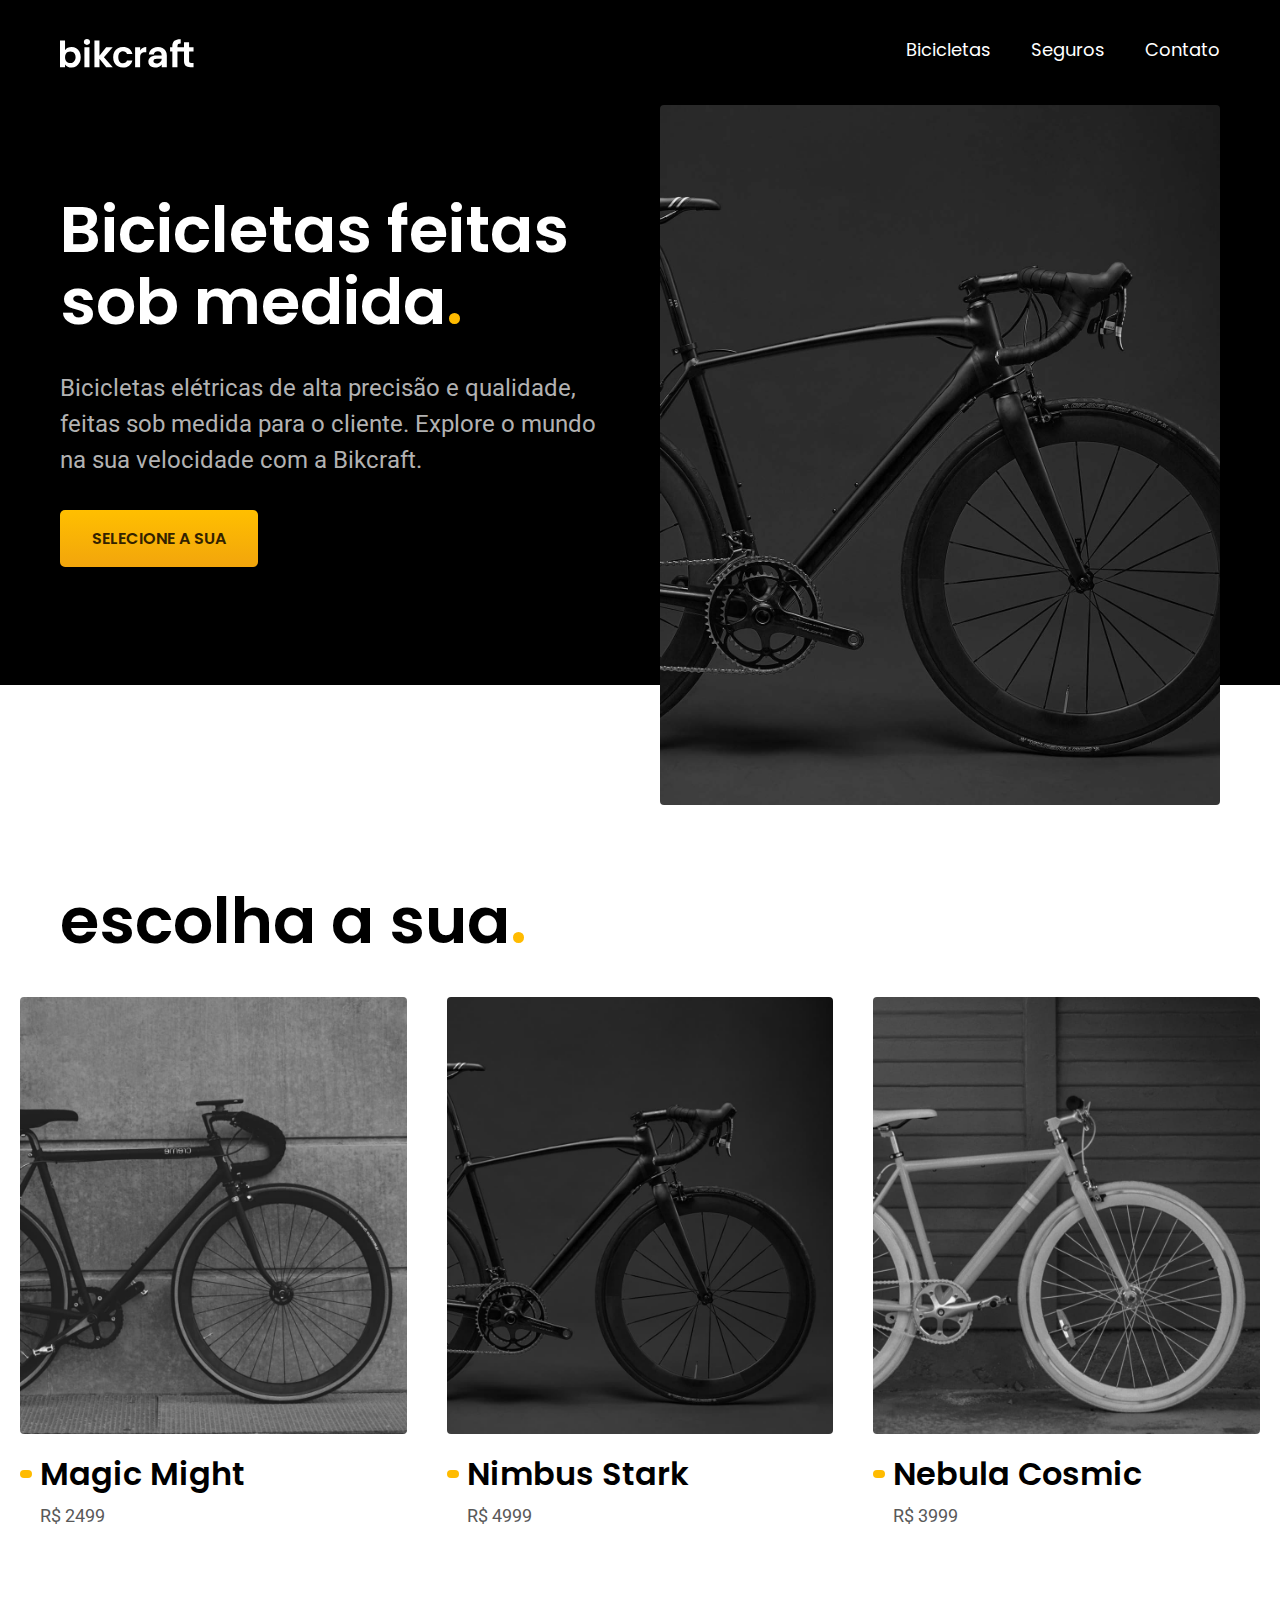
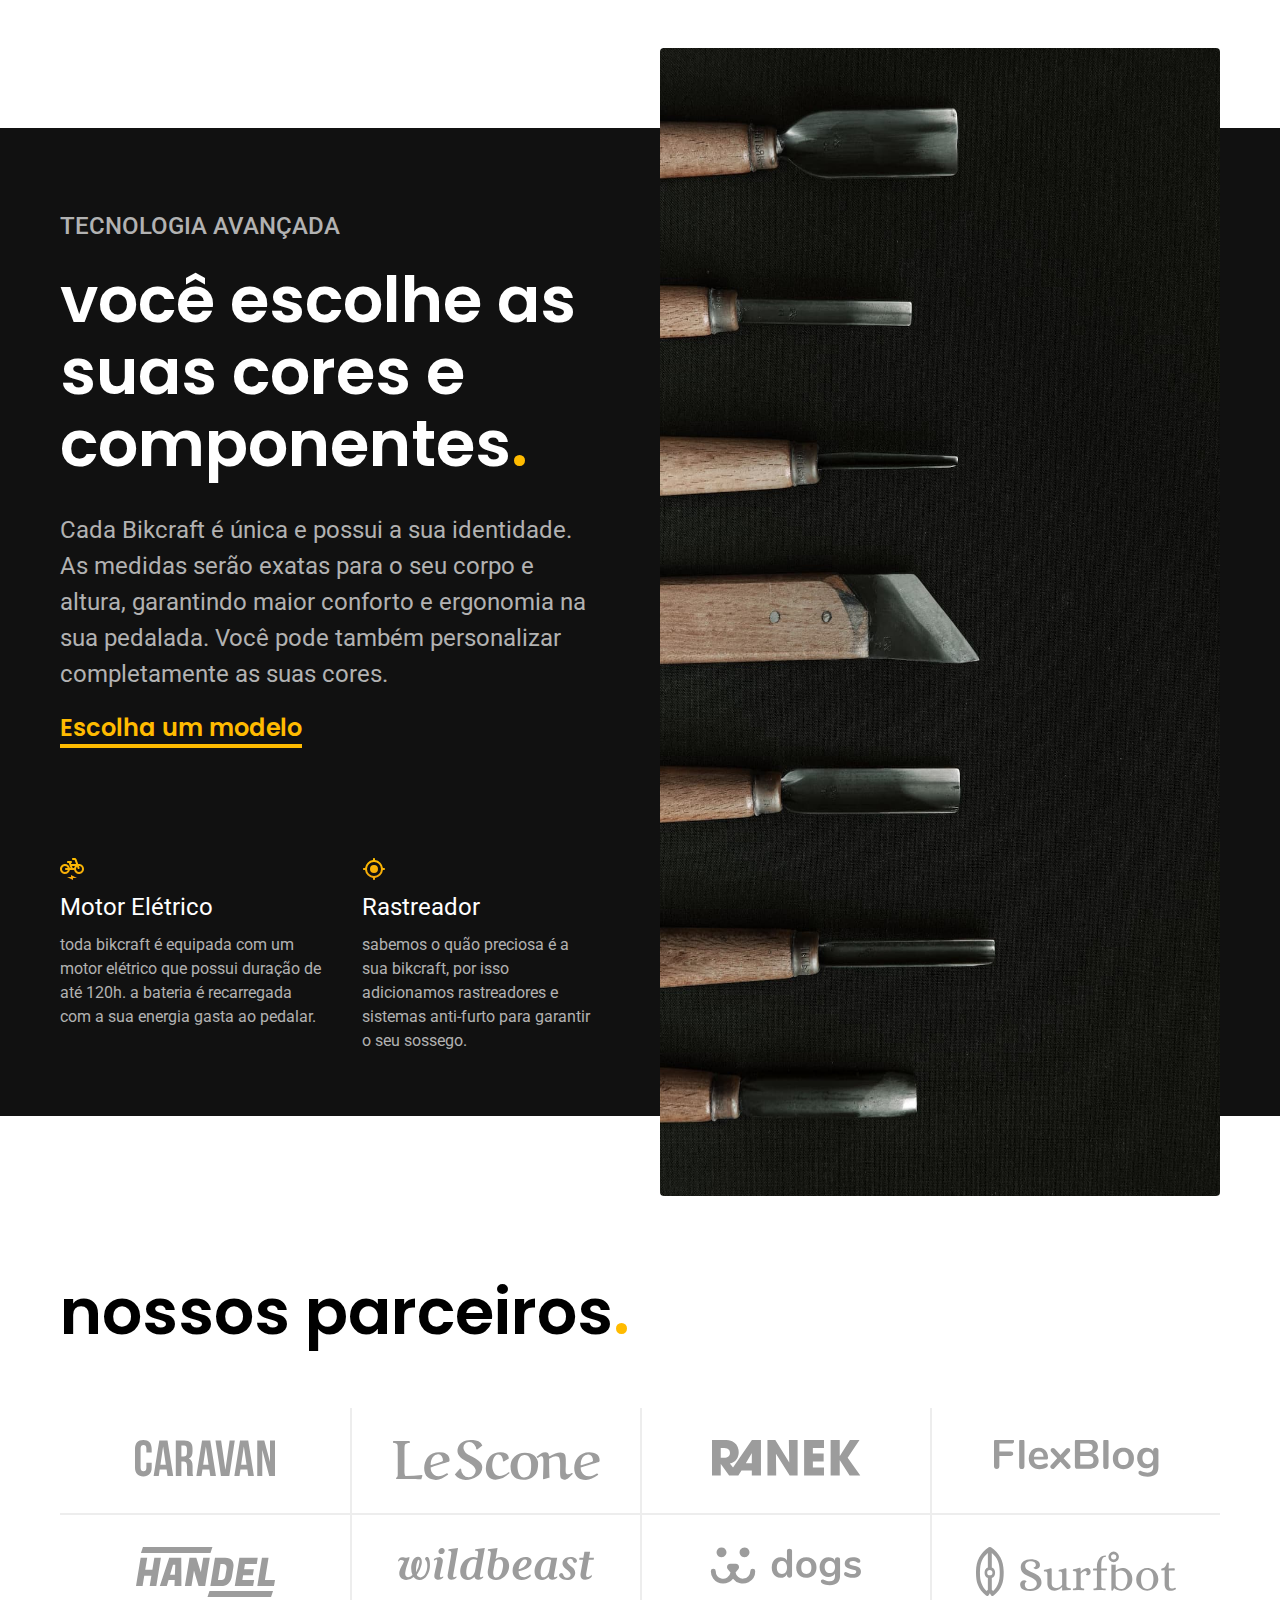
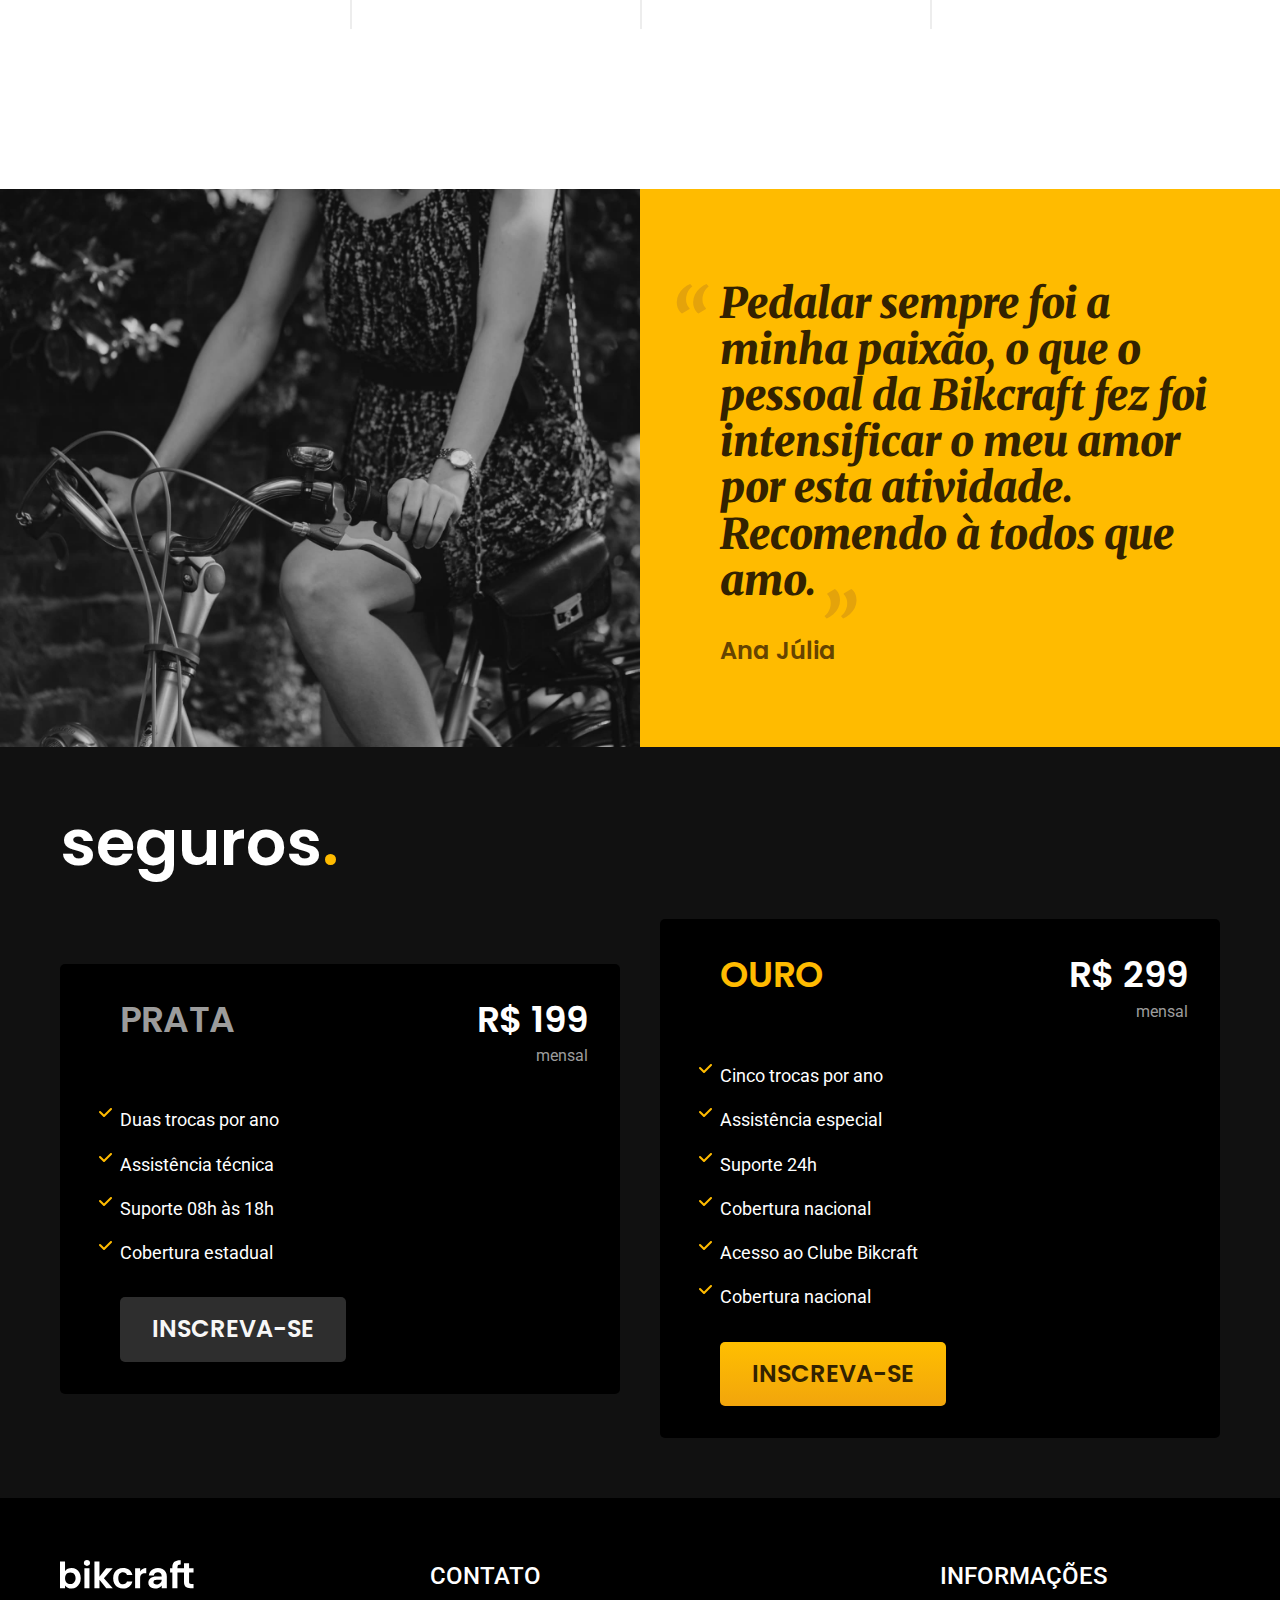
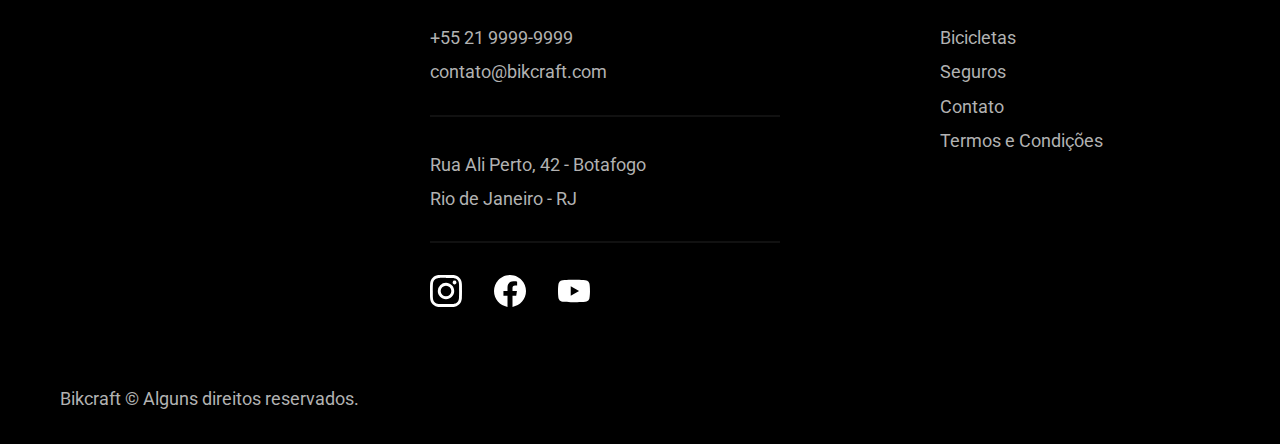
==== index.html @ 61b327f5 "Ajuste no contato" ====
<!DOCTYPE html>
<html lang="en">

<head>
  <meta charset="UTF-8">
  <meta http-equiv="X-UA-Compatible" content="IE=edge">
  <meta name="viewport" content="width=device-width, initial-scale=1.0">
  <link rel="preconnect" href="https://fonts.googleapis.com">
  <link rel="preconnect" href="https://fonts.gstatic.com" crossorigin>
  <link href="https://fonts.googleapis.com/css2?family=Poppins:wght@400;600&family=Roboto:wght@400;500&display=swap" rel="stylesheet">
<link rel="preconnect" href="https://fonts.gstatic.com" crossorigin>
<link href="https://fonts.googleapis.com/css2?family=Merriweather:ital,wght@1,900&display=swap" rel="stylesheet">
  <link rel="stylesheet" href="style.css">
  <link rel="stylesheet" href="reset.css">
  <title>Bikcraft</title>
</head>

<body>
  <header class="background-preto branca ">
    <div class="header conteiner">
      <a href="./">
        <img src="./img/bikcraft.svg" width="1280" height="1600" alt="">
      </a>
      
      <nav class="lista-header">
        <ul>
          <li><a href="./bicicletas.html">Bicicletas</a></li>
          <li><a href="./seguros.html">Seguros</a></li>
          <li><a href="./contato.html">Contato</a></li>
        </ul>
      </nav>
    </div>
  </header>
  <main class="background-preto">
    <div class="conteiner-main conteiner">
      <div class="text-main">
        <h1 class="branca font-1-xxl">Bicicletas feitas<br>
          sob medida<span class="detalhe">.</span></h1>
        <p class="cinza font-2-xl">Bicicletas elétricas de alta precisão e qualidade, feitas sob medida para o cliente. Explore o mundo na sua velocidade com a Bikcraft.</p>
        <a class="bnt" href="./">Selecione a sua</a>
      </div>

      <div>
        <img src="./img/fotos/introducao.jpg" alt="">
      </div>

    </div>
  </main>
 
  <article class="conteiner-escolha">
    <h2 class="font-1-xxl conteiner">escolha a sua<span class="detalhe">.</span> </h2>

    <ul class="lista-bicicletas">
      <a href="">
      <li>
        <img src="./img/bicicletas/magic-home.jpg" alt="">
        <h3 class="font-1-xl">Magic Might</h3>
        <span class="font-2-m cinza-8">R$ 2499</span> 
      </li>
      </a>
      <a href="">
        <li>
          <img src="./img/bicicletas/nimbus-home.jpg" alt="">
          <h3 class="font-1-xl">Nimbus Stark</h3>
          <span class="font-2-m cinza-8">R$ 4999</span>
      </li>
      </a>
      <a href="">
      <li>
        <img src="./img/bicicletas/nebula-home.jpg" alt="">
        <h3 class="font-1-xl">Nebula Cosmic</h3>
        <span class="font-2-m cinza-8">R$ 3999</span>
      </li>
    </a>
    </ul>
  </article>

  <section class="tecnologias background-preto-2">
    <div class="conteiner conteiner-tec">
    <div class="conteudo-tecnologias">
    <span class="font-2-l-b cinza">Tecnologia Avançada</span>
    
    <h2 class="font-1-xxl branca">você escolhe as suas cores e componentes<span class="detalhe">.</span></h2>

    <p class="font-2-xl cinza">Cada Bikcraft é única e possui a sua identidade. As medidas serão exatas para o seu corpo e altura, garantindo maior conforto e ergonomia na sua pedalada. Você pode também personalizar completamente as suas cores.</p>
    <a class="font-1-m-b cor-p1" href="./">Escolha um modelo</a>
    <div class="lista-tecnologias">
      <ul>
        <li>
          <img src="./img/icones/eletrica.svg" alt="">
          <h3 class="font-2-xl branca">Motor Elétrico</h3>
          <p class="font-2-s cinza">Toda Bikcraft é equipada com um motor elétrico que possui duração de até 120h. A bateria é recarregada com a sua energia gasta ao pedalar.</p>
        </li>
        <li>
          <img src="./img/icones/rastreador.svg" alt="">
          <h3 class="font-2-xl branca">Rastreador</h3>
          <p class="font-2-s cinza">Sabemos o quão preciosa é a sua Bikcraft, por isso adicionamos rastreadores e sistemas anti-furto para garantir o seu sossego.</p>
        </li>
      </ul>
      </div>
</div>

<div class="img-tecnologias">
<img src="./img/fotos/tecnologia.jpg" alt="">
</div>
</div>
  </section>

  <article class="parceiros">
    <div class="conteiner">
       <h2 class="font-1-xxl">nossos parceiros<span class="detalhe">.</span></h2>

       <div class="img-parceiros">
        <ul class="lista-img">
         
            <li><img src="./img/parceiros/caravan.svg" alt=""></li>
          <li><img src="./img/parceiros/lescone.svg" alt=""></li>
       
            <li><img src="./img/parceiros/ranek.svg" alt=""></li>
          <li><img src="./img/parceiros/flexblog.svg" alt=""></li>
      
          
            <li><img src="./img/parceiros/handel.svg" alt=""></li>
          <li><img src="./img/parceiros/wildbeast.svg" alt=""></li>


            <li><img src="./img/parceiros/dogs.svg" alt=""></li>
          <li><img src="./img/parceiros/surfbot.svg" alt=""></li>    
        </ul>
       </div>
    </div>
  </article>

  <section class="section-depoimento">
    <div class="conteiner-depoimento">
      <div class="depoimento-img"><img src="./img/fotos/depoimento.jpg" alt="">
      </div>
      
      <div class="depoimento-conteudo">
      <blockquote class="font-1-xl cor-p5">
        <p>Pedalar sempre foi a minha paixão, o que o pessoal da Bikcraft fez foi intensificar o meu amor por esta atividade. Recomendo à todos que amo.</p>
      </blockquote>
      <span class="font-1-m-b cor-p4">Ana Júlia</span>
        </div>
  </div>
  </section>

  <section class="background-preto-2 ">
    <div class="seguros conteiner">

    <h2 class="font-1-xxl branca">seguros<span class="detalhe">.</span></h2>

    <div class="seguro-itens">
      <h3 class="font-1-l cor-6">Prata</h3>
        <span class="font-1-l branca">R$ 199 <span class="font-2-s cinza cor-6">mensal</span></span>

      <ul class="font-2-m branca">
        <li>Duas trocas por ano</li>
        <li>Assistência técnica</li>
        <li>Suporte 08h às 18h</li>
        <li>Cobertura estadual</li>
      </ul>

      <a class="bnt-2 font-1-m-b" href="./">Inscreva-se</a>

</div>

<div class="seguro-itens">
  <h3 class="font-1-l cor-p1">ouro</h3>
    <span class="font-1-l branca">R$ 299 <span class="font-2-s cinza cor-6">mensal</span></span>
  
  <ul class="font-2-m branca">
    <li>Cinco trocas por ano</li>
    <li>Assistência especial</li>
    <li>Suporte 24h</li>
    <li>Cobertura nacional</li>
    <li>Acesso ao Clube Bikcraft</li>
    <li>Cobertura nacional</li>
  </ul>
  
  <a class="bnt font-1-m-b" href="./">Inscreva-se</a>
</div>
</div>
  </section>  


  <footer class="section-footer">
    <div class="conteiner-footer conteiner">
      
      <div class="img-footer">
      <img src="./img/bikcraft.svg" alt=""></div>
  
      <div class="conteudo-footer">
      <h3 class="font-2-l-b branca">Contato</h3>
      <div class="contato-footer">
        <p class="cor-5 font-2-m">+55 21 9999-9999</p>
      <p class="cor-5 font-2-m">contato@bikcraft.com</p>
    </div>
        
<br><br>
<div class="endereço-footer">
  <p class="cor-5 font-2-m">Rua Ali Perto, 42 - Botafogo</p>
      <p class="cor-5 font-2-m">Rio de Janeiro - RJ</p></div>
      

      <div class="redes-footer">
      <img src="./img/redes/instagram.svg" alt="">
      <img src="./img/redes/facebook.svg" alt="">
      <img src="./img/redes/youtube.svg" alt="">
    </div>
    </div>
    
    <div class="nav-footer">
      <h3 class="font-2-l-b branca">Informações</h3>

      <ul class="lista-footer cor-5 font-2-m">
        <li><a href="./bicicletas.html">Bicicletas</a></li>
        <li><a href="./seguros.html">Seguros</a></li>
        <li><a href="./contato.html">Contato</a></li>
        <li><a href="./termos.html">Termos e Condições</a></li>
      </ul>
    </div>
    <p class="direitos cor-5 font-2-m">Bikcraft © Alguns direitos reservados.</p>
    </div>
    
    
    
  </footer>

</body>

</html>
---- style.css ----
/* sessões home */
@import url("./styles/home/main.css");
@import url("./styles/home/section-escolha.css");
@import url("./styles/home/section-tecnologias.css");
@import url("./styles/home/section-parceiros.css");
@import url("./styles/home/section-depoimento.css");
@import url("./styles/home/section-seguro.css");


/* Contatos */
@import url("./styles/contato/contato.css");

/* bicicletas */
@import url("./styles/bicicletas/bicicletas.css");

/* seguros */
@import url("./styles/seguro/seguros.css");
@import url("./styles/seguro/vantagens.css");
@import url("./styles/seguro/perguntas.css");

/* Termos */
@import url("./styles/termos/termos.css");

/* Global */
@import url("./styles/global/header.css");
@import url("./styles/global/footer.css");
@import url("./styles/global/reset.css");

/* css utilitário */
@import url("./utilidades/componestes.css");
@import url("./utilidades/cores.css");
@import url("./utilidades/tipografia.css");


:root {
  --cor-0: #ffffff;
  --cor-1: #f7f7f7;
  --cor-2: #ededed;
  --cor-3: #dedede;
  --cor-4: #cccccc;
  --cor-5: #b2b2b2;
  --cor-6: #9c9c9c;
  --cor-7: #717171;
  --cor-8: #595959;
  --cor-9: #404040;
  --cor-10: #2e2e2e;
  --cor-11: #111111;
  --cor-12: #000000;
  --cor-p1: #ffbb00;
  --cor-p2: #e4a30b;
  --cor-p3: #a66f00;
  --cor-p4: #664400;
  --cor-p5: #332200;
}
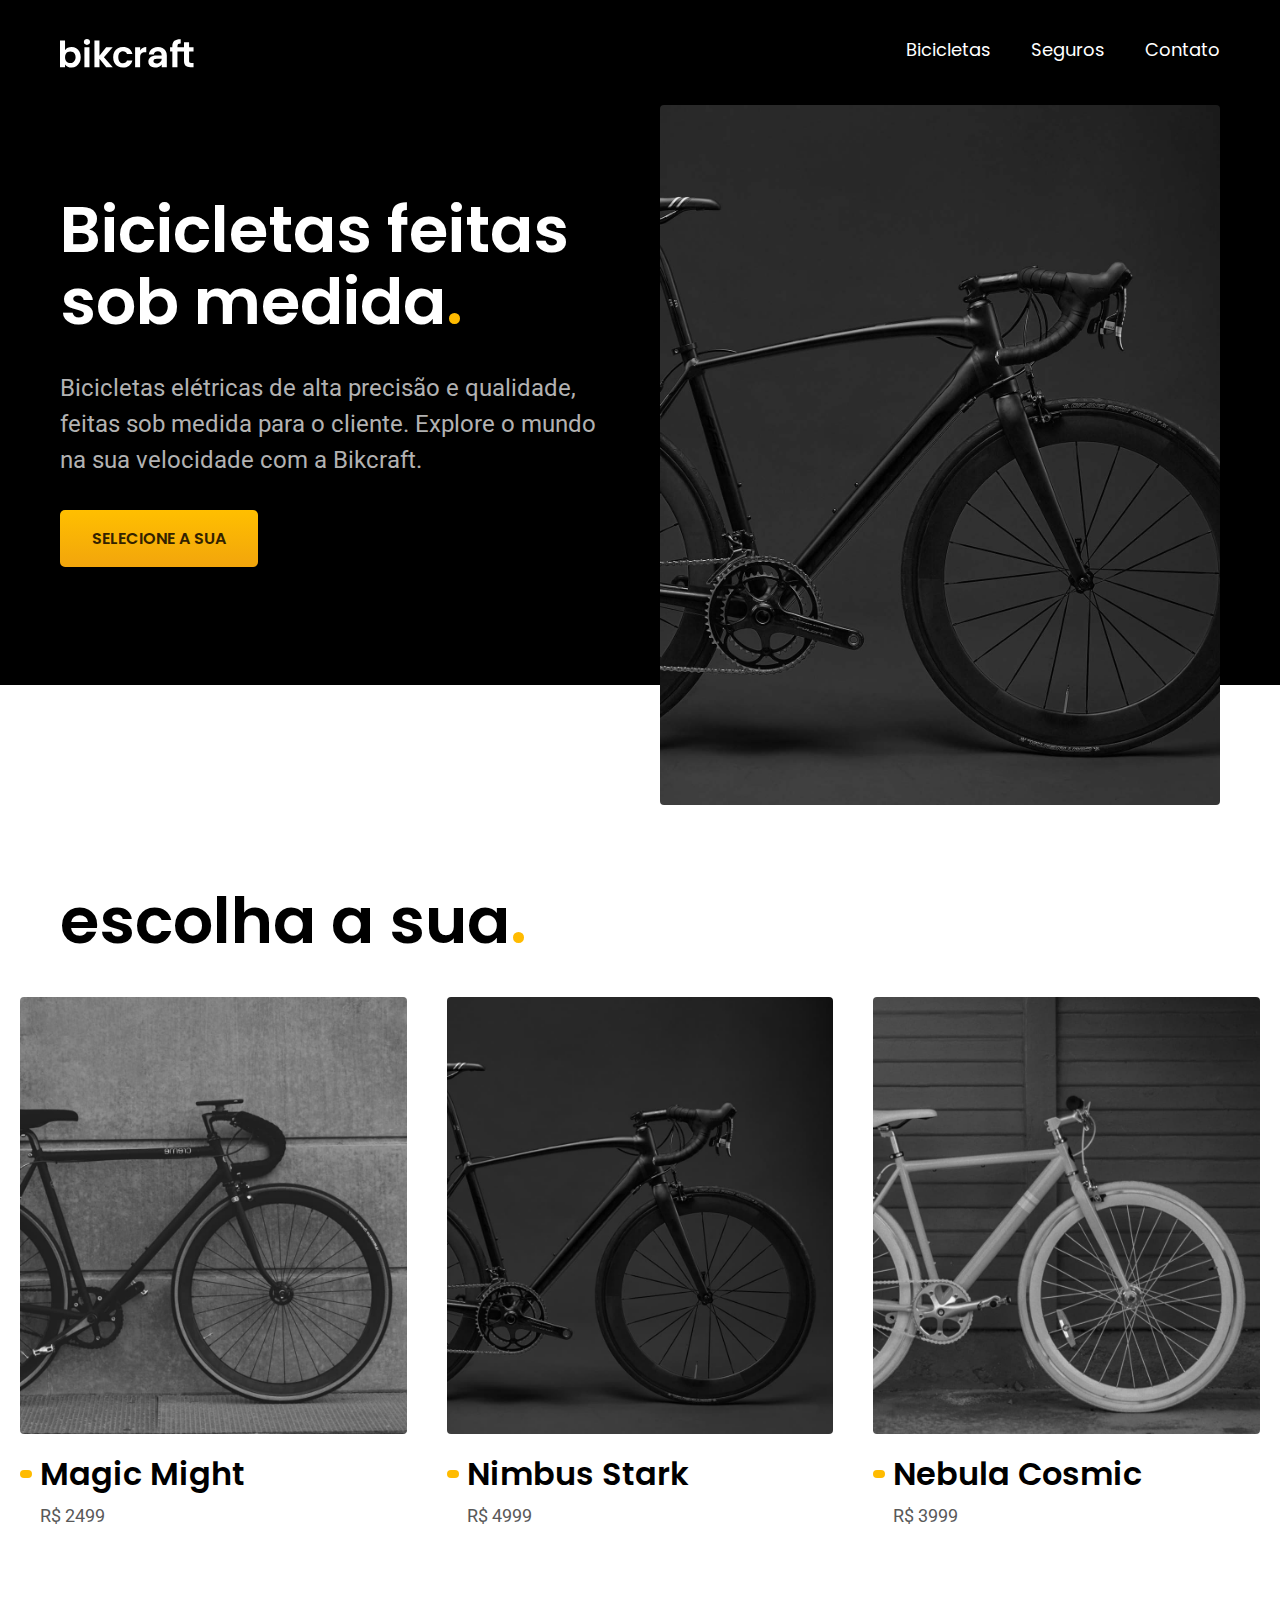
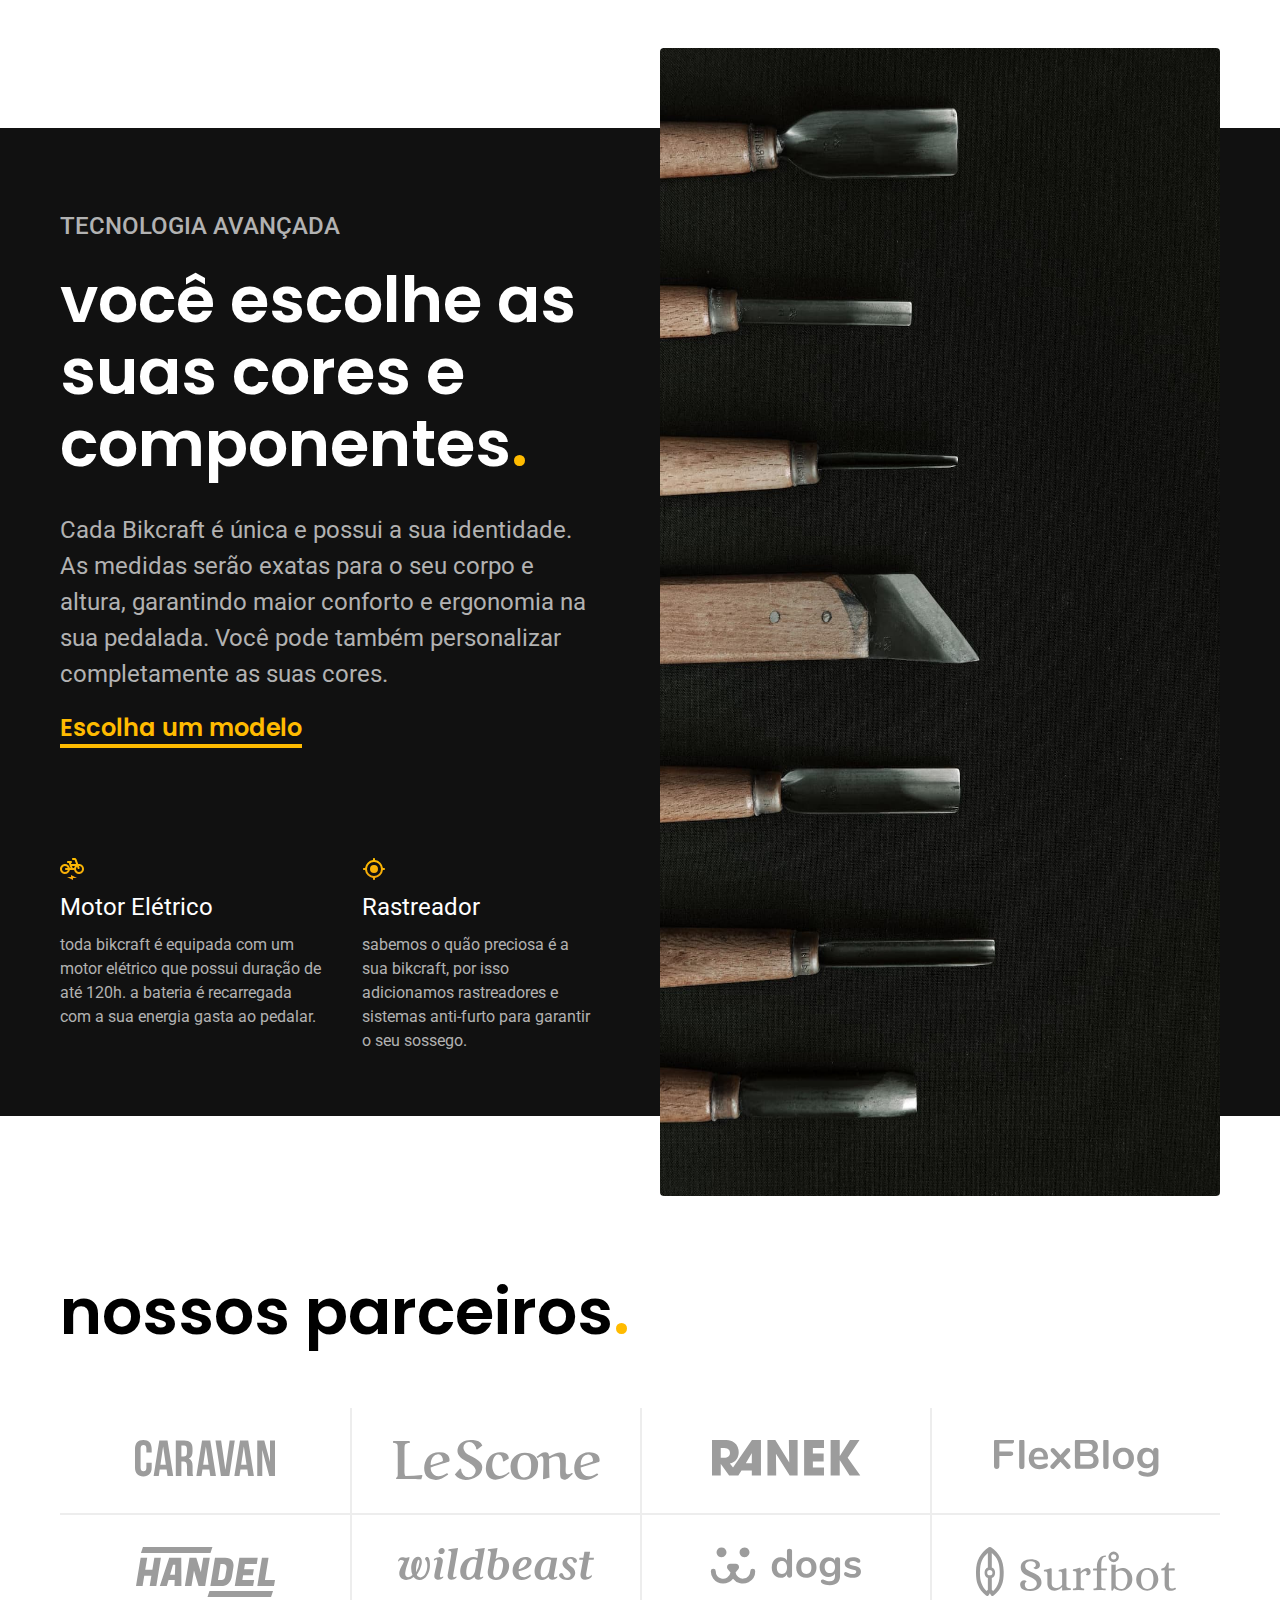
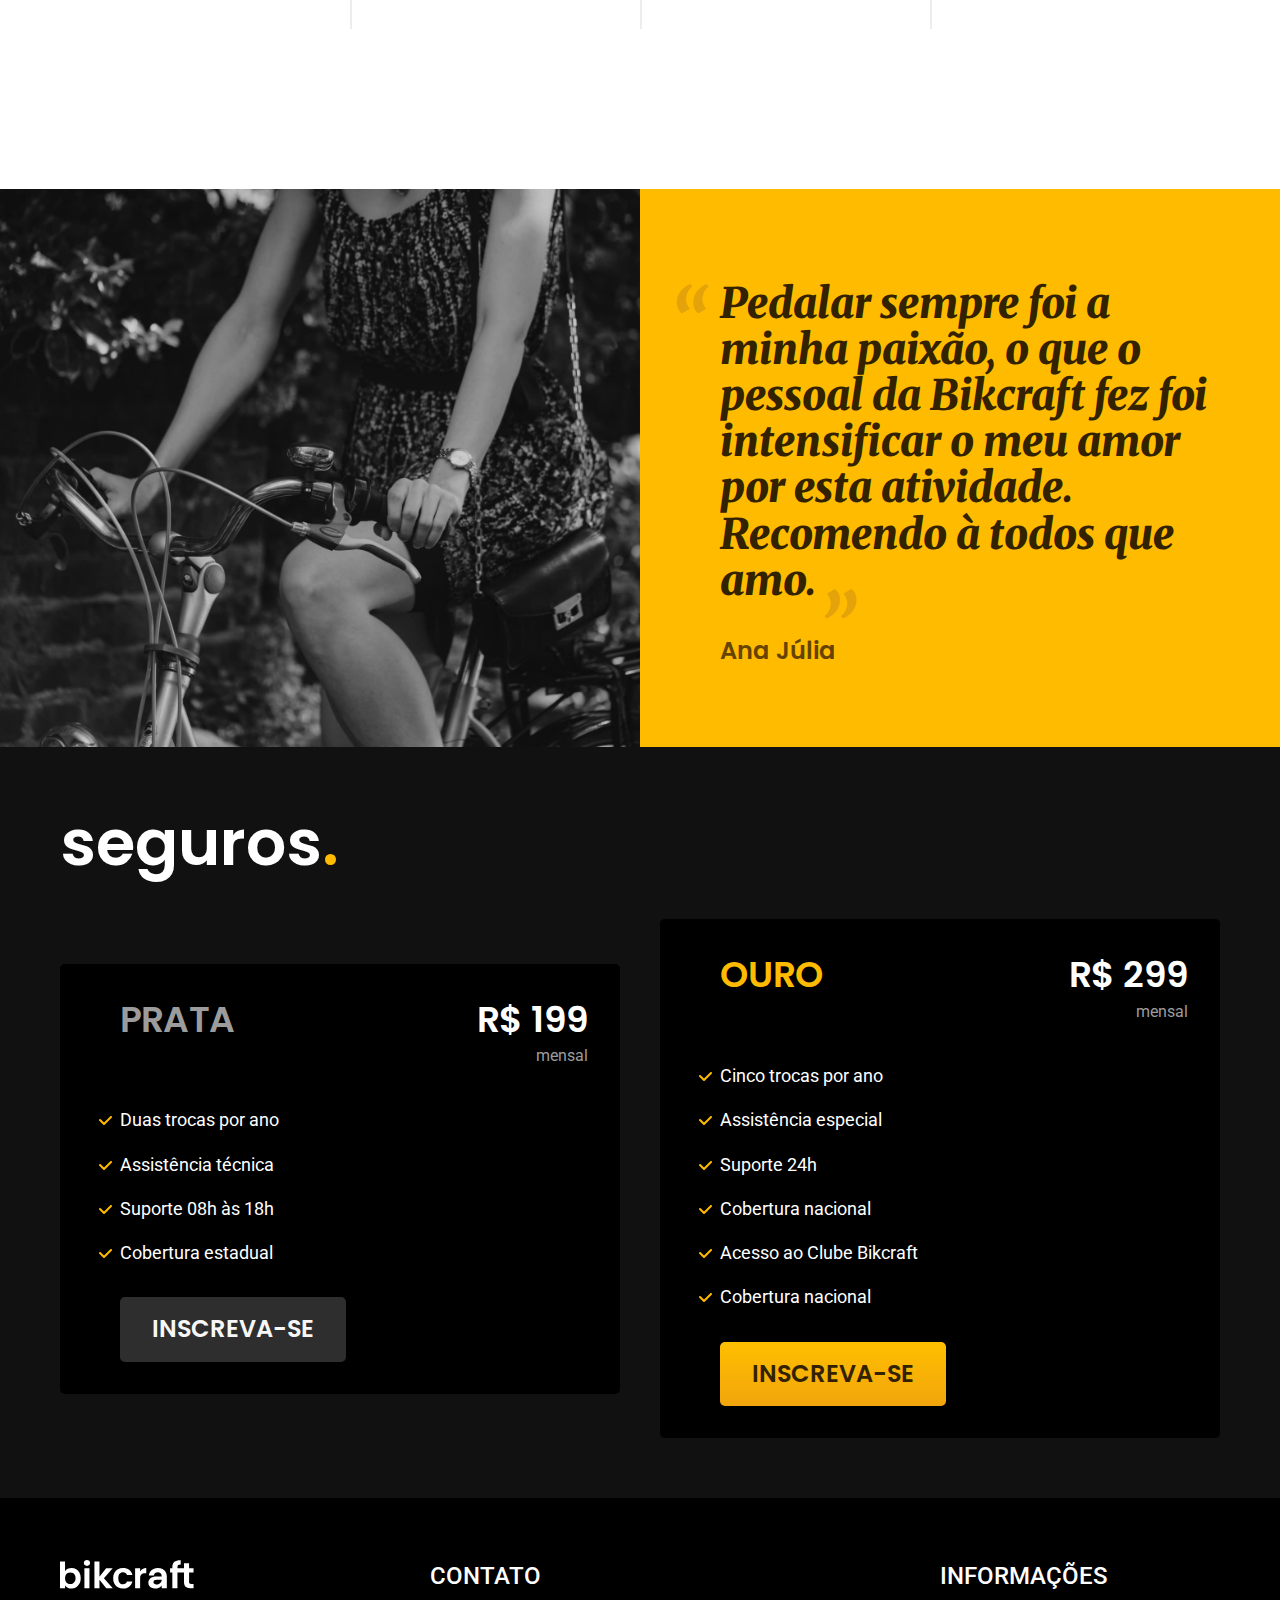
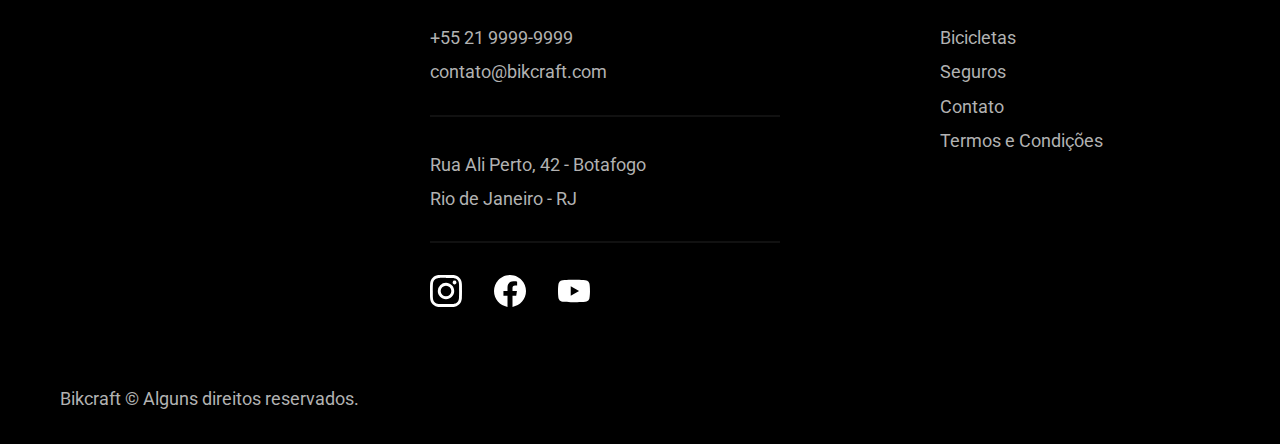
==== commit ed27dcfb: "automatizar cep" ====
--- a/index.html
+++ b/index.html
@@ -51,21 +51,21 @@
     <h2 class="font-1-xxl conteiner">escolha a sua<span class="detalhe">.</span> </h2>
 
     <ul class="lista-bicicletas">
-      <a href="">
+      <a href="./bicicletas/magic.html">
       <li>
         <img src="./img/bicicletas/magic-home.jpg" alt="">
         <h3 class="font-1-xl">Magic Might</h3>
         <span class="font-2-m cinza-8">R$ 2499</span> 
       </li>
       </a>
-      <a href="">
+      <a href="./bicicletas/nimbus.html">
         <li>
           <img src="./img/bicicletas/nimbus-home.jpg" alt="">
           <h3 class="font-1-xl">Nimbus Stark</h3>
           <span class="font-2-m cinza-8">R$ 4999</span>
       </li>
       </a>
-      <a href="">
+      <a href="./bicicletas/nebula.html">
       <li>
         <img src="./img/bicicletas/nebula-home.jpg" alt="">
         <h3 class="font-1-xl">Nebula Cosmic</h3>
--- a/style.css
+++ b/style.css
@@ -9,9 +9,16 @@
 
 /* Contatos */
 @import url("./styles/contato/contato.css");
+@import url("./styles/contato/locais.css");
+
+/* Orçamento */
+@import url("./styles/orcamento/orcamento.css");
 
 /* bicicletas */
 @import url("./styles/bicicletas/bicicletas.css");
+
+/* bicicletas internas */
+@import url("./styles/bicicletas/bicicletas-internas.css");
 
 /* seguros */
 @import url("./styles/seguro/seguros.css");
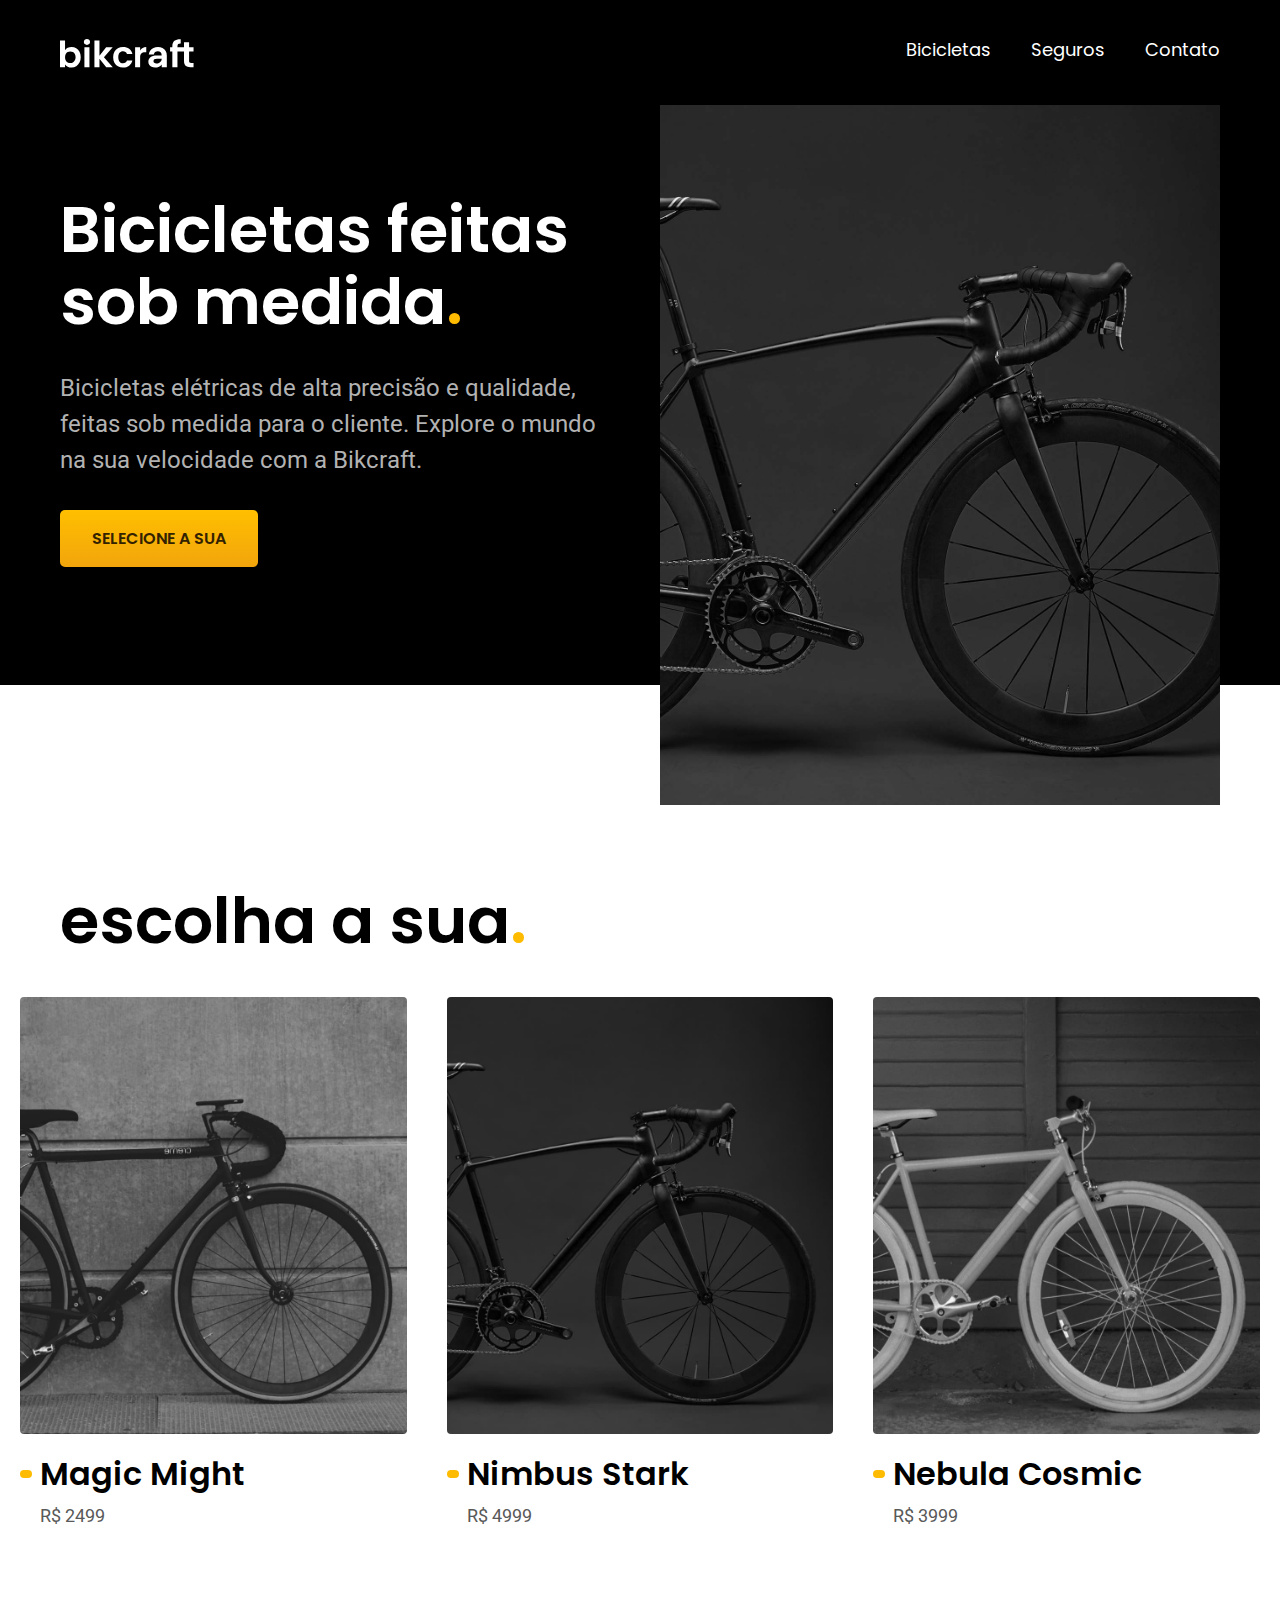
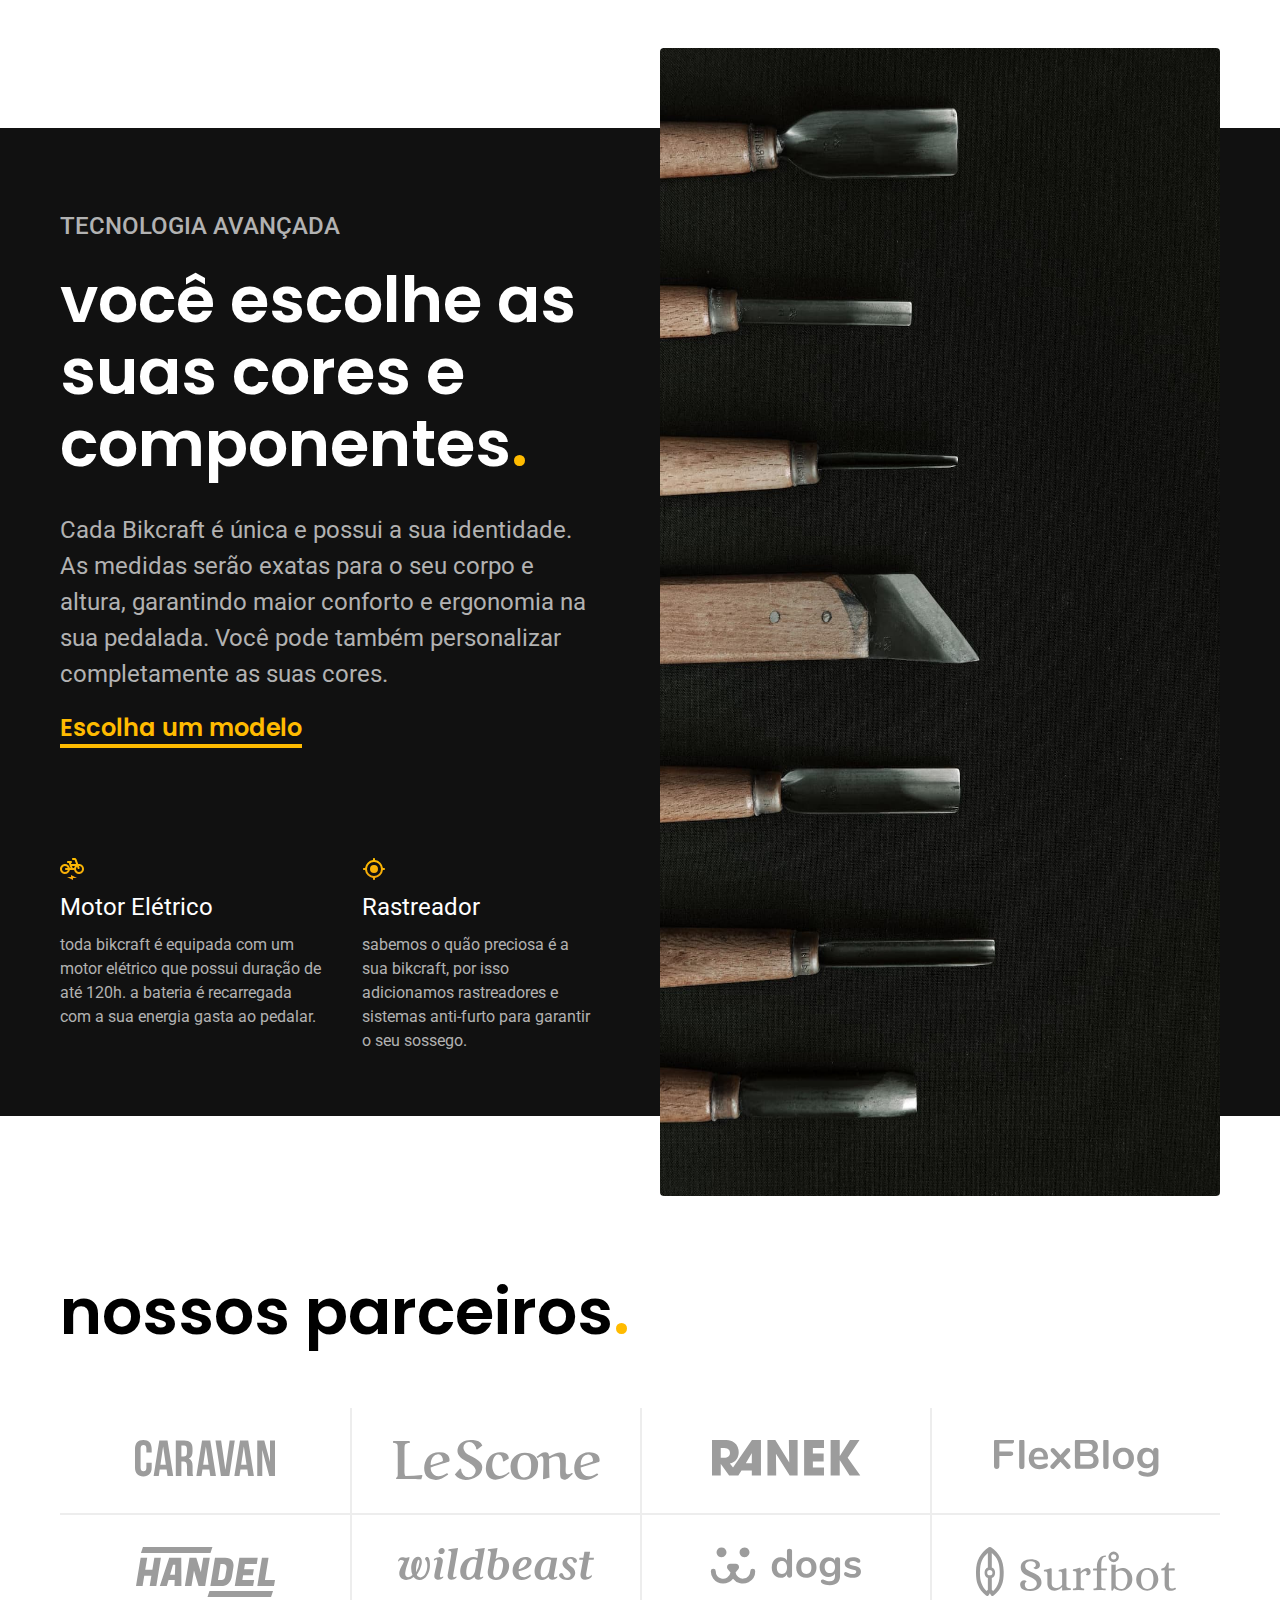
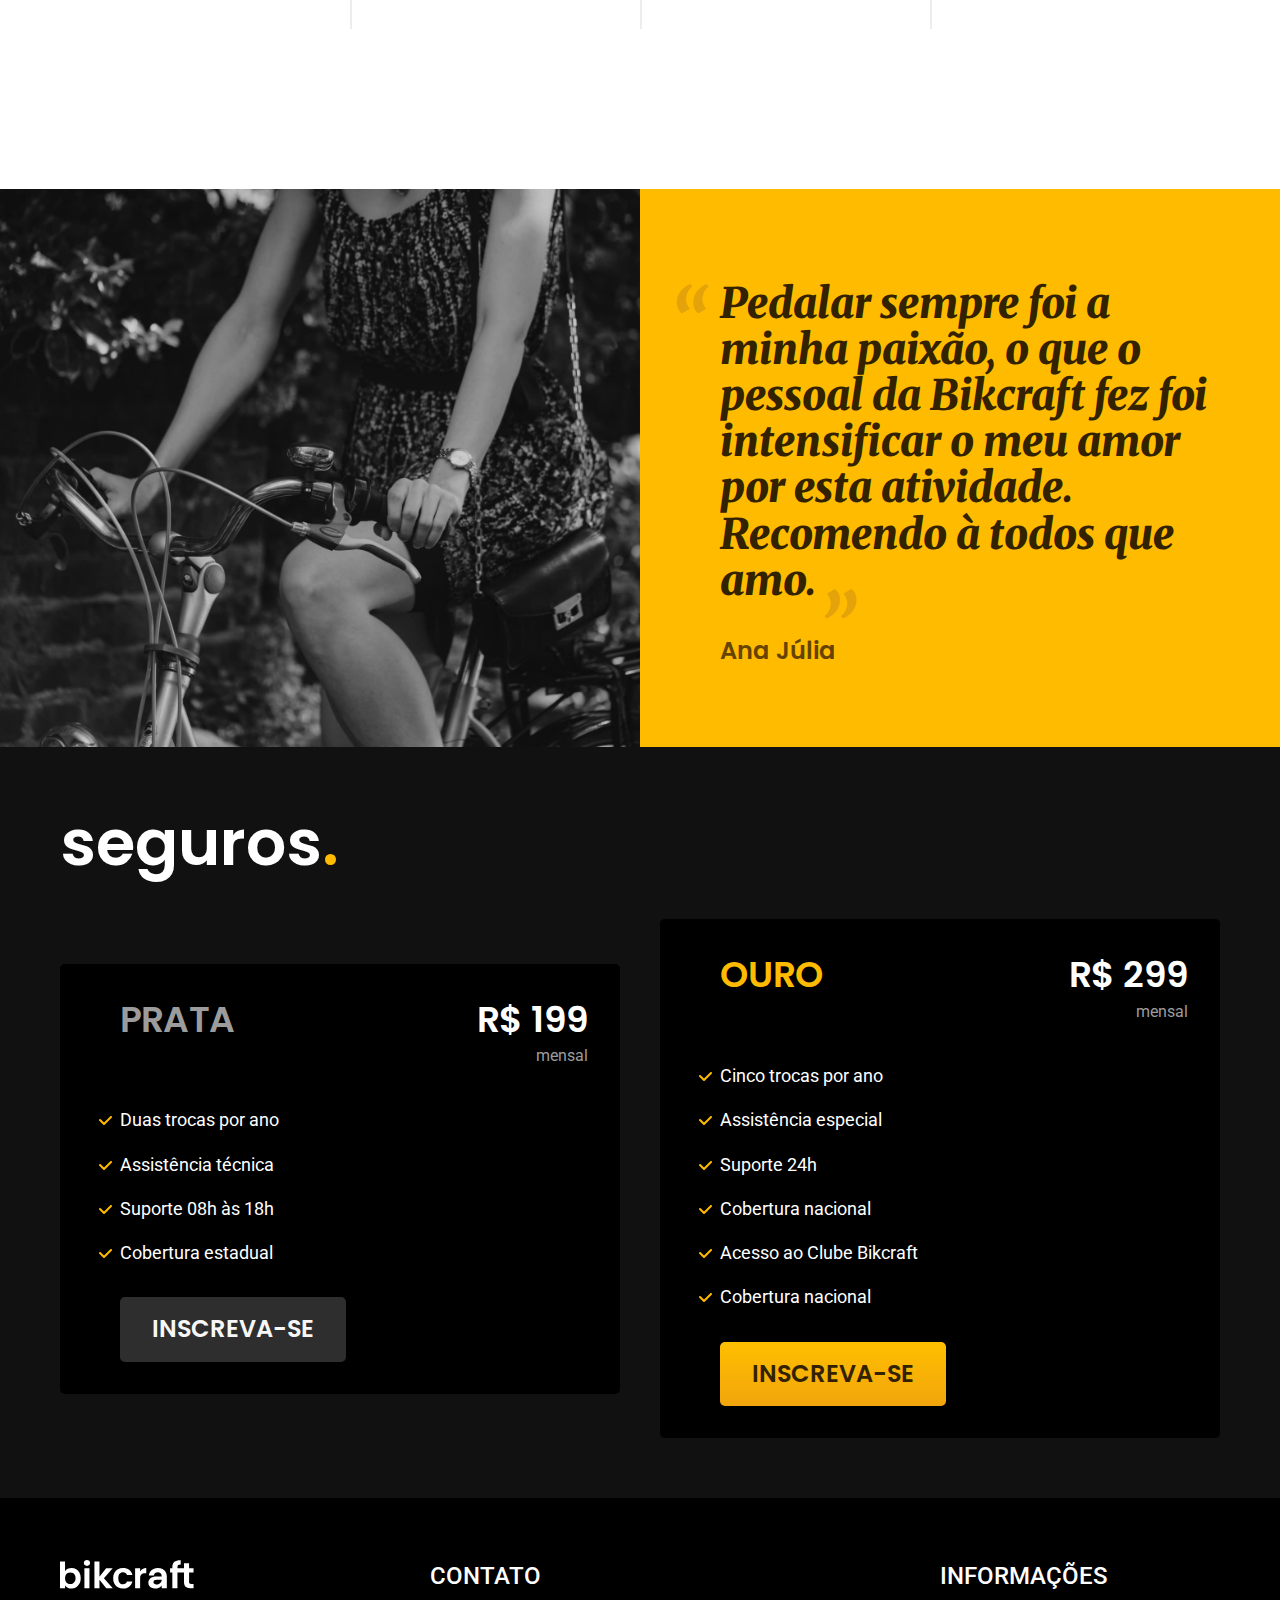
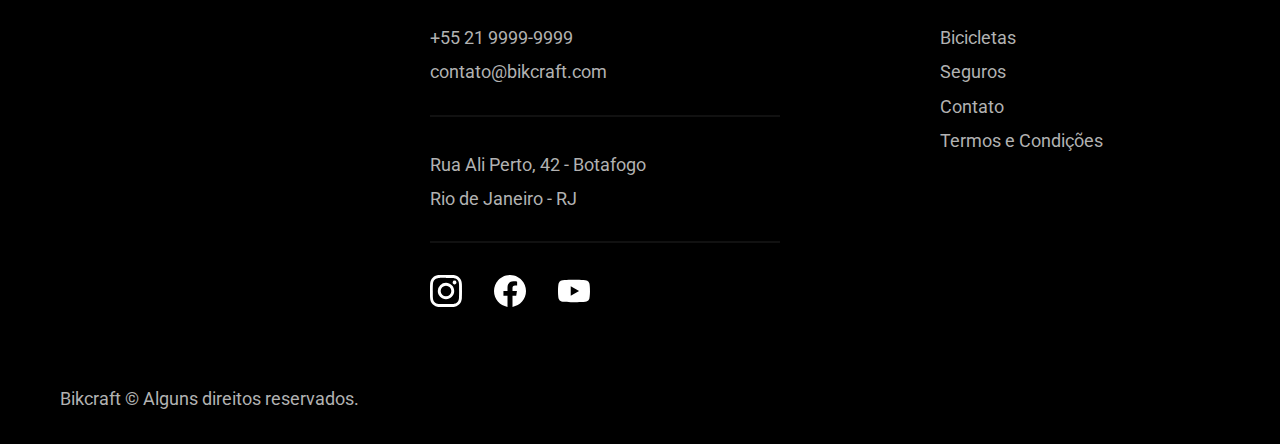
==== commit 7ca49749: "cleancss" ====
--- a/index.html
+++ b/index.html
@@ -2,26 +2,29 @@
 <html lang="en">
 
 <head>
+  <meta name="description" content="pagina de venda de bicicleta eletricas">
   <meta charset="UTF-8">
   <meta http-equiv="X-UA-Compatible" content="IE=edge">
   <meta name="viewport" content="width=device-width, initial-scale=1.0">
   <link rel="preconnect" href="https://fonts.googleapis.com">
   <link rel="preconnect" href="https://fonts.gstatic.com" crossorigin>
   <link href="https://fonts.googleapis.com/css2?family=Poppins:wght@400;600&family=Roboto:wght@400;500&display=swap" rel="stylesheet">
-<link rel="preconnect" href="https://fonts.gstatic.com" crossorigin>
-<link href="https://fonts.googleapis.com/css2?family=Merriweather:ital,wght@1,900&display=swap" rel="stylesheet">
-  <link rel="stylesheet" href="style.css">
+  <link rel="preconnect" href="https://fonts.gstatic.com" crossorigin>
+  <link href="https://fonts.googleapis.com/css2?family=Merriweather:ital,wght@1,900&display=swap" rel="stylesheet">
+ <link rel="preload" href="style.min.css" as="style"> 
+ <link rel="stylesheet" href="style.min.css">
+  
   <link rel="stylesheet" href="reset.css">
   <title>Bikcraft</title>
 </head>
 
-<body>
+<body id="home">
   <header class="background-preto branca ">
     <div class="header conteiner">
-      <a href="./">
-        <img src="./img/bikcraft.svg" width="1280" height="1600" alt="">
-      </a>
-      
+      <a href="./index.html">
+        <img src="./img/bikcraft.svg" width="136" height="32" alt="">
+      </a>
+
       <nav class="lista-header">
         <ul>
           <li><a href="./bicicletas.html">Bicicletas</a></li>
@@ -37,194 +40,197 @@
         <h1 class="branca font-1-xxl">Bicicletas feitas<br>
           sob medida<span class="detalhe">.</span></h1>
         <p class="cinza font-2-xl">Bicicletas elétricas de alta precisão e qualidade, feitas sob medida para o cliente. Explore o mundo na sua velocidade com a Bikcraft.</p>
-        <a class="bnt" href="./">Selecione a sua</a>
-      </div>
-
-      <div>
-        <img src="./img/fotos/introducao.jpg" alt="">
-      </div>
+        <a class="bnt" href="./bicicletas.html">Selecione a sua</a>
+      </div>
+      <picture class="img-home-main">
+        <source media="(max-width:800px" srcset="./img/bicicletas/nimbus.jpg">
+        <img  src="./img/fotos/introducao.jpg" width="1280" height="1600" alt="">
+      </picture>
 
     </div>
   </main>
- 
+
   <article class="conteiner-escolha">
     <h2 class="font-1-xxl conteiner">escolha a sua<span class="detalhe">.</span> </h2>
 
     <ul class="lista-bicicletas">
       <a href="./bicicletas/magic.html">
-      <li>
-        <img src="./img/bicicletas/magic-home.jpg" alt="">
-        <h3 class="font-1-xl">Magic Might</h3>
-        <span class="font-2-m cinza-8">R$ 2499</span> 
-      </li>
+        <li>
+          <img src="./img/bicicletas/magic-home.jpg" width="920" height="1040" alt="">
+          <h3 class="font-1-xl">Magic Might</h3>
+          <span class="font-2-m cinza-8">R$ 2499</span>
+        </li>
       </a>
       <a href="./bicicletas/nimbus.html">
         <li>
-          <img src="./img/bicicletas/nimbus-home.jpg" alt="">
+          <img src="./img/bicicletas/nimbus-home.jpg" width="920" height="1040" alt="">
           <h3 class="font-1-xl">Nimbus Stark</h3>
           <span class="font-2-m cinza-8">R$ 4999</span>
-      </li>
+        </li>
       </a>
       <a href="./bicicletas/nebula.html">
-      <li>
-        <img src="./img/bicicletas/nebula-home.jpg" alt="">
-        <h3 class="font-1-xl">Nebula Cosmic</h3>
-        <span class="font-2-m cinza-8">R$ 3999</span>
-      </li>
-    </a>
+        <li>
+          <img src="./img/bicicletas/nebula-home.jpg" width="920" height="1040" alt="">
+          <h3 class="font-1-xl">Nebula Cosmic</h3>
+          <span class="font-2-m cinza-8">R$ 3999</span>
+        </li>
+      </a>
     </ul>
   </article>
 
   <section class="tecnologias background-preto-2">
     <div class="conteiner conteiner-tec">
-    <div class="conteudo-tecnologias">
-    <span class="font-2-l-b cinza">Tecnologia Avançada</span>
-    
-    <h2 class="font-1-xxl branca">você escolhe as suas cores e componentes<span class="detalhe">.</span></h2>
-
-    <p class="font-2-xl cinza">Cada Bikcraft é única e possui a sua identidade. As medidas serão exatas para o seu corpo e altura, garantindo maior conforto e ergonomia na sua pedalada. Você pode também personalizar completamente as suas cores.</p>
-    <a class="font-1-m-b cor-p1" href="./">Escolha um modelo</a>
-    <div class="lista-tecnologias">
-      <ul>
-        <li>
-          <img src="./img/icones/eletrica.svg" alt="">
-          <h3 class="font-2-xl branca">Motor Elétrico</h3>
-          <p class="font-2-s cinza">Toda Bikcraft é equipada com um motor elétrico que possui duração de até 120h. A bateria é recarregada com a sua energia gasta ao pedalar.</p>
-        </li>
-        <li>
-          <img src="./img/icones/rastreador.svg" alt="">
-          <h3 class="font-2-xl branca">Rastreador</h3>
-          <p class="font-2-s cinza">Sabemos o quão preciosa é a sua Bikcraft, por isso adicionamos rastreadores e sistemas anti-furto para garantir o seu sossego.</p>
-        </li>
-      </ul>
-      </div>
-</div>
-
-<div class="img-tecnologias">
-<img src="./img/fotos/tecnologia.jpg" alt="">
-</div>
-</div>
+      <div class="conteudo-tecnologias">
+        <span class="font-2-l-b cinza">Tecnologia Avançada</span>
+
+        <h2 class="font-1-xxl branca">você escolhe as suas cores e componentes<span class="detalhe">.</span></h2>
+
+        <p class="font-2-xl cinza">Cada Bikcraft é única e possui a sua identidade. As medidas serão exatas para o seu corpo e altura, garantindo maior conforto e ergonomia na sua pedalada. Você pode também personalizar completamente as suas cores.</p>
+        <a class="font-1-m-b cor-p1" href="./">Escolha um modelo</a>
+        <div class="lista-tecnologias">
+          <ul>
+            <li>
+              <img src="./img/icones/eletrica.svg" width="24" height="24" alt="">
+              <h3 class="font-2-xl branca">Motor Elétrico</h3>
+              <p class="font-2-s cinza">Toda Bikcraft é equipada com um motor elétrico que possui duração de até 120h. A bateria é recarregada com a sua energia gasta ao pedalar.</p>
+            </li>
+            <li>
+              <img src="./img/icones/rastreador.svg" width="24" height="24" alt="">
+              <h3 class="font-2-xl branca">Rastreador</h3>
+              <p class="font-2-s cinza">Sabemos o quão preciosa é a sua Bikcraft, por isso adicionamos rastreadores e sistemas anti-furto para garantir o seu sossego.</p>
+            </li>
+          </ul>
+        </div>
+      </div>
+
+      <div class="img-tecnologias">
+        <img src="./img/fotos/tecnologia.jpg" width="1200" height="1920" alt="">
+      </div>
+    </div>
   </section>
 
   <article class="parceiros">
     <div class="conteiner">
-       <h2 class="font-1-xxl">nossos parceiros<span class="detalhe">.</span></h2>
-
-       <div class="img-parceiros">
+      <h2 class="font-1-xxl">nossos parceiros<span class="detalhe">.</span></h2>
+
+      <div class="img-parceiros">
         <ul class="lista-img">
-         
-            <li><img src="./img/parceiros/caravan.svg" alt=""></li>
-          <li><img src="./img/parceiros/lescone.svg" alt=""></li>
-       
-            <li><img src="./img/parceiros/ranek.svg" alt=""></li>
-          <li><img src="./img/parceiros/flexblog.svg" alt=""></li>
-      
-          
-            <li><img src="./img/parceiros/handel.svg" alt=""></li>
-          <li><img src="./img/parceiros/wildbeast.svg" alt=""></li>
-
-
-            <li><img src="./img/parceiros/dogs.svg" alt=""></li>
-          <li><img src="./img/parceiros/surfbot.svg" alt=""></li>    
-        </ul>
-       </div>
+
+          <li><img src="./img/parceiros/caravan.svg" width="140" height="8" alt=""></li>
+          <li><img src="./img/parceiros/lescone.svg" width="208" height="41" alt=""></li>
+
+          <li><img src="./img/parceiros/ranek.svg" width="149" height="36" alt=""></li>
+          <li><img src="./img/parceiros/flexblog.svg" width="165" height="38" alt=""></li>
+
+
+          <li><img src="./img/parceiros/handel.svg" width="139" height="50" alt=""></li>
+          <li><img src="./img/parceiros/wildbeast.svg" width="196" height="34" alt=""></li>
+
+
+          <li><img src="./img/parceiros/dogs.svg" width="152" height="39" alt=""></li>
+          <li><img src="./img/parceiros/surfbot.svg" width="200" height="49" alt=""></li>
+        </ul>
+      </div>
     </div>
   </article>
 
   <section class="section-depoimento">
     <div class="conteiner-depoimento">
-      <div class="depoimento-img"><img src="./img/fotos/depoimento.jpg" alt="">
-      </div>
-      
+      <div class="depoimento-img"><img src="./img/fotos/depoimento.jpg" width="1560" height="1360" alt="">
+      </div>
+
       <div class="depoimento-conteudo">
-      <blockquote class="font-1-xl cor-p5">
-        <p>Pedalar sempre foi a minha paixão, o que o pessoal da Bikcraft fez foi intensificar o meu amor por esta atividade. Recomendo à todos que amo.</p>
-      </blockquote>
-      <span class="font-1-m-b cor-p4">Ana Júlia</span>
-        </div>
-  </div>
+        <blockquote class="font-1-xl cor-p5">
+          <p>Pedalar sempre foi a minha paixão, o que o pessoal da Bikcraft fez foi intensificar o meu amor por esta atividade. Recomendo à todos que amo.</p>
+        </blockquote>
+        <span class="font-1-m-b cor-p4">Ana Júlia</span>
+      </div>
+    </div>
   </section>
 
   <section class="background-preto-2 ">
     <div class="seguros conteiner">
 
-    <h2 class="font-1-xxl branca">seguros<span class="detalhe">.</span></h2>
-
-    <div class="seguro-itens">
-      <h3 class="font-1-l cor-6">Prata</h3>
+      <h2 class="font-1-xxl branca">seguros<span class="detalhe">.</span></h2>
+
+      <div class="seguro-itens">
+        <h3 class="font-1-l cor-6">Prata</h3>
         <span class="font-1-l branca">R$ 199 <span class="font-2-s cinza cor-6">mensal</span></span>
 
-      <ul class="font-2-m branca">
-        <li>Duas trocas por ano</li>
-        <li>Assistência técnica</li>
-        <li>Suporte 08h às 18h</li>
-        <li>Cobertura estadual</li>
-      </ul>
-
-      <a class="bnt-2 font-1-m-b" href="./">Inscreva-se</a>
-
-</div>
-
-<div class="seguro-itens">
-  <h3 class="font-1-l cor-p1">ouro</h3>
-    <span class="font-1-l branca">R$ 299 <span class="font-2-s cinza cor-6">mensal</span></span>
-  
-  <ul class="font-2-m branca">
-    <li>Cinco trocas por ano</li>
-    <li>Assistência especial</li>
-    <li>Suporte 24h</li>
-    <li>Cobertura nacional</li>
-    <li>Acesso ao Clube Bikcraft</li>
-    <li>Cobertura nacional</li>
-  </ul>
-  
-  <a class="bnt font-1-m-b" href="./">Inscreva-se</a>
-</div>
-</div>
-  </section>  
+        <ul class="font-2-m branca">
+          <li>Duas trocas por ano</li>
+          <li>Assistência técnica</li>
+          <li>Suporte 08h às 18h</li>
+          <li>Cobertura estadual</li>
+        </ul>
+
+        <a class="bnt-2 font-1-m-b" href="./">Inscreva-se</a>
+
+      </div>
+
+      <div class="seguro-itens">
+        <h3 class="font-1-l cor-p1">ouro</h3>
+        <span class="font-1-l branca">R$ 299 <span class="font-2-s cinza cor-6">mensal</span></span>
+
+        <ul class="font-2-m branca">
+          <li>Cinco trocas por ano</li>
+          <li>Assistência especial</li>
+          <li>Suporte 24h</li>
+          <li>Cobertura nacional</li>
+          <li>Acesso ao Clube Bikcraft</li>
+          <li>Cobertura nacional</li>
+        </ul>
+
+        <a class="bnt font-1-m-b" href="./">Inscreva-se</a>
+      </div>
+    </div>
+  </section>
 
 
   <footer class="section-footer">
     <div class="conteiner-footer conteiner">
-      
+
       <div class="img-footer">
-      <img src="./img/bikcraft.svg" alt=""></div>
-  
+        <a href="./index.html"><img src="./img/bikcraft.svg" width="136" height="32" alt="">
+        </a>
+      </div>
+
       <div class="conteudo-footer">
-      <h3 class="font-2-l-b branca">Contato</h3>
-      <div class="contato-footer">
-        <p class="cor-5 font-2-m">+55 21 9999-9999</p>
-      <p class="cor-5 font-2-m">contato@bikcraft.com</p>
-    </div>
-        
-<br><br>
-<div class="endereço-footer">
-  <p class="cor-5 font-2-m">Rua Ali Perto, 42 - Botafogo</p>
-      <p class="cor-5 font-2-m">Rio de Janeiro - RJ</p></div>
-      
-
-      <div class="redes-footer">
-      <img src="./img/redes/instagram.svg" alt="">
-      <img src="./img/redes/facebook.svg" alt="">
-      <img src="./img/redes/youtube.svg" alt="">
-    </div>
-    </div>
-    
-    <div class="nav-footer">
-      <h3 class="font-2-l-b branca">Informações</h3>
-
-      <ul class="lista-footer cor-5 font-2-m">
-        <li><a href="./bicicletas.html">Bicicletas</a></li>
-        <li><a href="./seguros.html">Seguros</a></li>
-        <li><a href="./contato.html">Contato</a></li>
-        <li><a href="./termos.html">Termos e Condições</a></li>
-      </ul>
-    </div>
-    <p class="direitos cor-5 font-2-m">Bikcraft © Alguns direitos reservados.</p>
-    </div>
-    
-    
-    
+        <h3 class="font-2-l-b branca">Contato</h3>
+        <div class="contato-footer">
+          <p class="cor-5 font-2-m">+55 21 9999-9999</p>
+          <p class="cor-5 font-2-m">contato@bikcraft.com</p>
+        </div>
+
+        <br><br>
+        <div class="endereço-footer">
+          <p class="cor-5 font-2-m">Rua Ali Perto, 42 - Botafogo</p>
+          <p class="cor-5 font-2-m">Rio de Janeiro - RJ</p>
+        </div>
+
+
+        <div class="redes-footer">
+          <img src="./img/redes/instagram.svg" width="32" height="32" alt="">
+          <img src="./img/redes/facebook.svg" width="32" height="32" alt="">
+          <img src="./img/redes/youtube.svg" width="32" height="32" alt="">
+        </div>
+      </div>
+
+      <div class="nav-footer">
+        <h3 class="font-2-l-b branca">Informações</h3>
+
+        <ul class="lista-footer cor-5 font-2-m">
+          <li><a href="./bicicletas.html">Bicicletas</a></li>
+          <li><a href="./seguros.html">Seguros</a></li>
+          <li><a href="./contato.html">Contato</a></li>
+          <li><a href="./termos.html">Termos e Condições</a></li>
+        </ul>
+      </div>
+      <p class="direitos cor-5 font-2-m">Bikcraft © Alguns direitos reservados.</p>
+    </div>
+
+
+
   </footer>
 
 </body>
--- a/style.min.css
+++ b/style.min.css
@@ -0,0 +1 @@
+main{box-shadow:inset 0 -120px var(--cor-0)}.conteiner-main{max-width:1200px;margin:auto;display:grid;grid-template-columns:1fr 1fr;align-items:center;gap:40px}.text-main{display:flex;flex-direction:column;gap:32px;margin-bottom:150px}#home .img-home-main img{border-radius:0}.img{height:100%;object-fit:cover}.conteiner-main .img{height:100%;object-fit:cover}@media (max-width:1200px){.text-main h1{font-size:48px}.text-main span{font-size:48px}.text-main p{font-size:18px}.text-main{padding:30px}}@media (max-width:1000px){.text-main h1{font-size:38px}}@media (max-width:800px){.conteiner-main{grid-template-columns:1fr;padding:0 20px;gap:20px;padding-top:40px}.img{height:300px;width:100%}.text-main{gap:20px;margin-bottom:0}.text-main h1{font-size:32px;line-height:40px}.text-main span{font-size:32px}.text-main p{line-height:30px}.text-main{padding:0}.conteiner-main{padding:20px 10px}}@media (max-width:500px){.img{object-fit:cover;margin-bottom:40px}.text-main{padding-top:60px}.text-main{padding:0}}.lista-bicicletas li{flex:1;min-width:280px}.conteiner-escolha ul{display:flex;gap:40px;margin-left:auto;margin-right:auto;overflow:auto;padding:0 20px;max-width:1400px}.lista-bicicletas a{display:block}.conteiner-escolha h2{max-width:1200px;margin:auto;margin-top:80px;box-sizing:border-box;margin-bottom:40px}.conteiner-escolha{margin-top:80px;margin-bottom:120px}.lista-bicicletas h3{padding-top:20px;padding-bottom:10px;display:flex;align-items:center}.lista-bicicletas h3:before{content:"";background-color:var(--cor-p1);display:inline-block;width:12px;height:8px;margin-right:8px;border-radius:4px;transition:width .3s}.lista-bicicletas a:hover h3:before{width:24px}.lista-bicicletas li span{margin-left:20px}.lista-bicicletas:before:hover{transition:.3s;width:17px}@media (max-width:800px){.conteiner-escolha{margin-bottom:0}}.tecnologias{height:1068px;box-shadow:inset 0 80px var(--cor-0)}.conteiner-tec{display:grid;grid-template-columns:1fr auto;gap:62px}.conteudo-tecnologias{margin-top:160px;grid-column:1;padding-bottom:180px}.tecnologias span{margin-top:80px}.tecnologias h2{margin-bottom:32px;margin-top:20px}.tecnologias p{margin-bottom:20px}.tecnologias a{border-bottom:4px solid var(--cor-p1)}.conteiner-tec a:hover{color:var(--cor-1);border-bottom:4px solid var(--cor-1)}.tecnologias img{width:560px;height:1148px}.lista-tecnologias img{height:24px;width:24px}.lista-tecnologias ul{display:flex;flex-direction:row;gap:40px;margin-top:112px;text-transform:capitalize}.lista-tecnologias h3{margin-top:8px;margin-bottom:8px}@media (max-width:1200px){.lista-tecnologias ul{margin-top:80px}}@media (max-width:800px){.img-tecnologias img{display:none}.conteiner-tec{gap:0}.conteudo-tecnologias{padding-bottom:0}.tecnologias{height:auto}}@media (max-width:600px){.lista-tecnologias ul{display:flex;flex-direction:column;margin-top:70px;gap:20px;margin-bottom:70px}}.parceiros{margin-top:160px;margin-bottom:160px}.lista-img{display:grid;grid-template-columns:1fr 1fr 1fr 1fr}.lista-img li{padding:32px}.lista-img img{margin:auto;height:auto}.parceiros h2{margin-bottom:60px}.parceiros li:nth-child(n+5){border-top:2px solid var(--cor-2)}.parceiros li:nth-child(n+2){border-left:2px solid var(--cor-2)}.parceiros li:first-child,.parceiros li:nth-child(5){border-left:none}@media (max-width:800px){.lista-img{display:grid;grid-template-columns:1fr 1fr}.parceiros li:nth-child(n+5){border-top:none}.parceiros li:nth-child(n+2){border-left:none}.parceiros li:nth-child(odd){border-right:2px solid var(--cor-2)}.parceiros li:nth-child(n+1){border-bottom:2px solid var(--cor-2)}.parceiros li:nth-child(n+7){border-bottom:none}.parceiros{margin-top:100px;margin-bottom:100px}.lista-img li{padding:24px}}.conteiner-depoimento{display:grid;grid-template-columns:1fr 1fr;background-color:var(--cor-p1);overflow:hidden}.conteiner-depoimento img{border-radius:0;width:100%;height:100%}.depoimento-conteudo{padding:40px 40px 80px 80px;align-self:end}.depoimento-conteudo p{max-width:25ch;font-family:Merriweather,serif;font-weight:900;font-size:42px;line-height:1.1;font-style:italic;margin-bottom:32px;position:relative}.depoimento-conteudo p::after,.depoimento-conteudo p::before{font-size:5rem;color:var(--cor-p2);position:absolute}.depoimento-conteudo p::before{position:absolute;left:-50px;content:"“"}.depoimento-conteudo p::after{content:"”";bottom:-70px}@media (max-width:800px){.conteiner-depoimento{grid-template-columns:1fr;text-align:center}.depoimento-img{max-height:200px}.depoimento-conteudo{padding:40px 20px;text-align:center;justify-self:center}.depoimento-conteudo p::before{left:-47px}.depoimento-conteudo p{font-size:24px}}.seguros{padding-top:60px;padding-bottom:60px;display:grid;grid-template-columns:1fr 1fr;gap:40px;align-items:center}.seguros h2{grid-column:1/-1}.seguro-itens{display:grid;grid-template-columns:1fr auto;background-color:var(--cor-12);padding:32px 32px 32px 60px;border-radius:5px}.seguro-itens ul{grid-column:1/-1;margin-top:40px;margin-bottom:32px}.seguro-itens li+li{margin-top:20px}.seguro-itens li{position:relative;align-items:center}.seguro-itens a{grid-column:1/-1}.seguro-itens li::before{content:"";width:13px;height:9px;background-image:url("../img/icones/lista.svg");position:absolute;left:-21px;top:8px}.seguro-itens span{display:grid;text-align:right}@media (max-width:800px){.seguros{grid-template-columns:1fr}}@media (max-width:600px){a.bnt.font-1-m-b{padding:12px 16px;font-size:18px}}@media (max-width:600px){a.bnt-2.font-1-m-b{padding:12px 16px;font-size:18px}}#contato main{box-shadow:inset 0 -450px #f7f7f7}.main-contato{padding-bottom:120px}.conteudo-contato{padding:60px;background-color:var(--cor-12);border-radius:4px;width:auto;box-sizing:border-box}.conteiner-forms{background-color:#fff;box-sizing:border-box}.main-contato{background-color:#111}.bg{display:grid;grid-template-columns:5fr 7fr;box-shadow:0 1px 2px rgba(0,0,0,.1)}.conteudo-contato h4{grid-column:1;grid-row:1}.conteudo-contato ul{display:flex;flex-direction:column;gap:32px;margin-top:60px;grid-column:1;grid-row:1}.conteudo-contato li{display:flex;align-items:flex-start;gap:8px}.redes-contato{display:flex;gap:32px;grid-column:1;grid-row:2}.redes-contato img{width:32px;height:32px;margin-top:60px}.conteudo-contato-2 .forms-contato{display:grid;grid-template-columns:1fr 1fr}#contato .bnt{margin-bottom:60px;grid-column:1/-1}.forms-iten-1,.forms-iten-2,.forms-iten-3,.forms-iten-4{display:flex;flex-direction:column}.forms-email{grid-column:1/-1}.forms-contato{grid-column:2;display:grid;grid-template-columns:1fr 1fr;gap:20px}.forms-contato .email{grid-row:1/-1;width:100%}.forms-contato .forms-iten-4{grid-row:3}.forms-iten-4{grid-column:1/-1}.forms-iten-3{grid-column:1/-1}input[type=text]{width:100%;height:48px;margin:8px 0;box-sizing:border-box;border:1px solid #ededed;border-radius:4px;background-color:#f8f8f8}input[type=email]{width:100%;height:48px;margin:8px 0;box-sizing:border-box;border:1px solid #ededed;border-radius:4px;background-color:#f8f8f8}input[type=tel]{width:100%;height:48px;margin:8px 0;box-sizing:border-box;border:1px solid #ededed;background-color:#f8f8f8;border-radius:4px}textarea{width:100%;height:150px;padding:12px 20px;box-sizing:border-box;border:1px solid #ededed;border-radius:4px;margin:8px 0;background-color:#f8f8f8;resize:none}#contato .lista-header #contato-2:after{content:"";display:block;background-color:var(--cor-p1);width:auto;height:2px;margin-top:4px}@media (max-width:800px){.bg{grid-template-columns:1fr}#contato .bnt{margin-bottom:20px}.conteudo-contato{padding:30px}.forms-contato{padding:0;grid-template-columns:1fr}.forms-contato .forms-iten-4{grid-row:4}.conteiner-forms{padding:24px}}.section-locais img{margin-top:60px}.conteudo-locais{background-color:#fff;padding:32px 60px}.horario img{width:20px;height:20px;margin-top:0}.lojas{display:grid;grid-template-columns:1fr 1fr;padding-bottom:120px;gap:40px}.lista-locais{display:flex;flex-direction:column;border-left:2px solid var(--cor-5)}.lista-locais p{padding-left:10px}.dados-contato{display:grid;gap:20px;grid-template-columns:1fr 1fr;justify-content:space-between;margin-top:32px}.horario{display:flex;align-items:center;margin-top:32px;gap:8px}@media (max-width:800px){.dados-contato{grid-template-columns:1fr}.lojas{grid-template-columns:1fr}.conteudo-locais{padding:16px 20px}}#orcamento main{box-shadow:inset 0 -700px #f7f7f7}.formulario-orcamento{display:grid;grid-template-columns:5fr 7fr;padding-bottom:120px;box-sizing:border-box}#orcamento .forms-contato{padding:0;border-radius:4px}.conteiner-forms h2{margin-bottom:20px}.conteiner-forms{padding:60px 40px 40px;border-radius:0 5px 5px 0}.titulo-orcamento{grid-column:1/-1}.conteiner-forms-orcamento{grid-column:1/-1;margin-top:60px}.forms-orcamento{margin-top:20px;margin-bottom:20px;display:grid;grid-template-columns:1fr 1fr;gap:20px 32px}.conteiner-forms-orcamento h2::before{content:"";width:4px;height:8px;background-color:var(--cor-p1);display:inline-block;align-items:center}.orcamento-dados h2::before{content:"";width:4px;height:8px;background-color:var(--cor-p1);display:inline-block;align-items:center}.produtos-orcamento{border-radius:5px 0 0 5px;padding-top:60px;padding-left:48px;padding-right:48px;display:grid;grid-template-columns:1fr 1fr;gap:20px;align-content:flex-start;box-sizing:border-box}.produtos-orcamento label{grid-template-columns:inherit;border:1px solid var(--cor-10)}.orcamento-conteudo{grid-column:1/-1}.produtos-orcamento input:focus+label{box-shadow:0 0 0 2px var(--cor-p1);border:1px solid var(--cor-12)}.produtos-orcamento .bikcraft,.produtos-orcamento .seguro{grid-row:2}.produtos-orcamento>*{grid-row:auto}.select{overflow:hidden;border-radius:5px;background:#f7f7f7;display:flex;flex-direction:column;gap:8px;width:100%;height:48px;margin:8px 0;padding:3% 3%;border:1px solid #ededed;border-radius:5px;font-family:Roboto,sans-serif;font-size:20px;text-align:left}.item-produtos{padding:16px 61px 16px 38px;background:#2e2e2e;border-radius:4px}.escolha-orcamento{display:flex;gap:20px}.orcamento-conteudo{margin-top:40px;position:relative}#bikcraft label{margin-right:20px}.bikcraft,.seguro{padding:16px 60px 16px 38px;background-color:#2e2e2e;border-radius:4px;display:inline-block}#bikcraft:checked+label,#seguro:checked+label{background-color:#fff;color:var(--cor-11)}#orcamento-bikcraft,#orcamento-seguro{display:none}#bikcraft:checked~#orcamento-bikcraft,#seguro:checked~#orcamento-seguro{display:block}.titulo-orcamento{margin-bottom:20px}.escolha-seguro{display:flex;flex-direction:column;gap:20px}.escolha-seguro label{padding:16px 60px 16px 32px;background-color:#2e2e2e;max-width:inherit;border-radius:4px;display:grid;grid-template-columns:1fr auto;font-weight:600px}.escolha-seguro label span{font-weight:600}.formulario-orcamento h2::before{content:"";width:4px;height:8px;background-color:var(--cor-p1);display:inline-block;margin-right:8px}#ouro:checked+label,#prata:checked+label{background-color:#fff;color:#111}#ouro+label span,#prata+label span{display:none}#ouro:checked+label span,#prata:checked+label span{display:block}.escolha-bicicleta-orcamento label{padding:16px 60px 16px 32px;background-color:#2e2e2e;max-width:inherit;display:grid;grid-template-columns:1fr auto;border-radius:4px}.escolha-bicicleta-orcamento label span{display:none}#magic:checked+label span,#nebula:checked+label span,#nimbus:checked+label span{display:block}.escolha-bicicleta-orcamento{display:flex;flex-direction:column;gap:20px}#magic:checked+label,#nebula:checked+label,#nimbus:checked+label{background-color:#fff;color:#111;font-weight:600}.produtos-orcamento input{opacity:0;position:absolute;pointer-events:none}.produtos-orcamento{display:grid;grid-template-columns:1fr 1fr}.orcamento-detalhe{background-color:var(--cor-0);display:none;grid-template-columns:1fr 1fr;align-items:center;padding:20px;border-radius:4px}.orcamento-detalhe li{display:flex;gap:8px;align-items:center}.orcamento-detalhe ul{display:flex;flex-direction:column;gap:8px;border-radius:5px}.orcamento-detalhe img{border-radius:0}.orcamento-detalhe li img{width:16px;height:16px}.produtos-orcamento input:checked+label+.orcamento-detalhe{display:grid}@media (max-width:1200px){.conteiner-forms,.produtos-orcamento{padding:32px}}@media (max-width:800px){.formulario-orcamento{grid-template-columns:1fr}.formulario-orcamento{padding-top:60px}.forms-orcamento{grid-template-columns:1fr}.formulario-orcamento{padding-bottom:60px}}@media (max-width:400px){.produtos-orcamento{display:flex;flex-direction:column}.formulario-orcamento{padding-top:30px}}.magic-img,.nebula-img,.nimbus-img{position:relative}.nimbus img{grid-area:1/-1}.main-bicicletas{padding-bottom:120px}.magic,.nebula,.nimbus{display:grid;grid-template-columns:1fr 1fr;gap:40px;grid-area:1/-1}.bicicletas-page p{margin-top:20px}.lista-qualidades img{width:24px;height:24px}.lista-qualidades li{display:flex;align-items:center}.lista-qualidades h4{margin-left:8px}.conteudo-lista{display:grid;grid-template-columns:1fr 1fr;position:relative}.conteudo-lista p{grid-column:1/3;grid-row:2}.conteudo-lista ul{grid-column:1;grid-row:3}.conteudo-lista #bnt-bicicletas{grid-row:3;grid-column:2;align-self:flex-end;justify-self:end}.lista-qualidades li+li{display:flex;margin-top:16px}.lista-qualidades{margin-top:32px}.conteiner-bikes{display:flex;flex-direction:column;gap:120px;padding-top:120px}#bnt-bicicletas{display:flex;gap:16px;align-items:center}#bnt-bicicletas img{width:16px;height:8px}.conteudo-lista h3::before{content:"";position:absolute;width:12px;height:8px;background-color:var(--cor-p1);top:-8px}.bg-conteiner{background-image:linear-gradient(to right,#fff 30%,var(--cor-11) 0)}.magic-img span,.nebula-img span,.nimbus-img span{padding:8px 16px 8px 8px;background-color:var(--cor-12);position:absolute;top:20px;right:0;border-radius:4px 0 0 4px}.magic{padding:60px}#bicicletas .lista-header #bicicletas-2:after{content:"";display:block;background-color:var(--cor-p1);width:auto;height:2px;margin-top:4px}@media (max-width:800px){.magic,.nebula,.nimbus{grid-template-columns:1fr}.bg-conteiner{background-image:linear-gradient(#fff 0,var(--cor-11) 0)}.conteudo-lista p{margin-top:32px}.conteudo-lista h3{grid-column:1/-1}}@media (max-width:600px){.conteudo-lista{grid-template-columns:1fr}.lista-qualidades{display:grid;grid-template-columns:1fr 1fr;align-items:baseline}.conteudo-lista #bnt-bicicletas{grid-row:4;grid-column:1;margin-top:32px;justify-self:flex-start}}@media (max-width:500px){.lista-qualidades img{width:20px;height:20px}}.bicicletas-internas{display:grid;grid-template-columns:1fr 1fr;gap:40px;padding-top:60px;overflow:hidden}.img-nimbus{display:grid;grid-template-columns:1fr 1fr;gap:20px;height:fit-content}.nimbus1{grid-column:1/-1}.comprar-bicicleta{display:grid;gap:12px;margin-top:40px;grid-template-columns:max-content auto;align-items:center}.comprar-bicicleta span{grid-column:2;display:flex;gap:12px;padding:4px 8px;border-radius:5px;width:fit-content;background-color:var(--cor-12)}.comprar-bicicleta span+span{margin-top:12px}.bicicletas-conteudo h2{margin-top:40px}.fixa-bicicletas li{display:flex;justify-content:space-between;border-bottom:1px solid var(--cor-11)}.fixa-bicicletas li+li{margin-top:12px}.fixa-bicicletas{padding:32px;background-color:var(--cor-12);margin-top:12px;border-radius:4px}.lista-vantagen2{display:grid;grid-template-columns:1fr 1fr;gap:40px;margin-top:12px;background-color:var(--cor-12);padding:32px;border-radius:4px}.bicicletas-escolha-2{display:grid;grid-template-columns:1fr 1fr}#nimbus .conteiner-escolha ul{padding:0}.direction-seguro{display:grid;grid-template-columns:1fr 1fr;gap:40px;margin-top:120px;align-items:center}.conteudo-direction-seguro h1{padding-top:90px}.conteudo-direction-seguro a{margin-top:20px;margin-bottom:120px}.section-direction-seguro{box-shadow:inset 0 90px var(--cor-0),inset 0 -90px var(--cor-12)}.conteudo-direction-seguro p{margin-top:32px}.img-direction-seguro img{width:100%;height:100%;object-fit:cover}@media (max-width:1000px){.img-nimbus{grid-template-columns:1fr}}@media (max-width:800px){.bicicletas-internas{grid-template-columns:1fr}.bicicletas-conteudo{grid-row:1}.direction-seguro{grid-template-columns:1fr}.conteudo-direction-seguro h1{padding-top:30px}}@media (max-width:400px){.comprar-bicicleta{grid-template-columns:1fr}.lista-vantagen2{grid-template-columns:1fr}}.conteiner-seguro-2{padding-top:60px}.planos{padding-bottom:120px}.seguro-itens li::before{content:"";width:13px;height:9px;background-image:url("../../img/icones/lista.svg");position:absolute;left:-21px}#seguros .main-seguros{box-shadow:none}#seguros .seguros{padding-top:0}.titulo-bj{grid-column:1/-1}#seguros .lista-header #seguros-2:after{content:"";display:block;background-color:var(--cor-p1);width:auto;height:2px;margin-top:4px}.conteiner-vantagens{padding-top:120px}.lista-vantagens{display:grid;grid-template-columns:1fr 1fr 1fr;gap:40px;margin-top:92px;padding-bottom:120px}.lista-vantagens h3{margin-top:8px}.lista-vantagens p{margin-top:8px}@media (max-width:800px){.lista-vantagens{grid-template-columns:1fr 1fr}}@media (max-width:600px){.lista-vantagens{grid-template-columns:1fr}}.perguntas{padding-top:120px;padding-bottom:120px}.perguntas h2{margin-bottom:60px}.perguntas dd{max-width:80ch}.perguntas dt{padding-bottom:16px}.perguntas dt::before{content:"";display:inline-block;width:12px;height:8px;background-color:var(--cor-p1);align-items:center}.perguntas dt{display:grid;align-items:center;grid-template-columns:auto 1fr auto;gap:8px;cursor:pointer}.perguntas dt::after{content:"";display:inline-block;width:14px;height:6px;background-image:url("../../img/icones/seta-abrir.svg");transition:.3s}.perguntas dt:hover:after{transform:rotate(180deg)}.perguntas dl>div{padding:20px;border-radius:4px}.perguntas div:nth-child(odd){background-color:var(--cor-1)}@media (max-width:800px){.perguntas{padding-top:60px;padding-bottom:60px}}.conteiner-condicoes{padding-top:120px;padding-bottom:120px;display:flex;flex-direction:column;gap:48px}.conteiner-condicoes h3{margin-bottom:20px}.conteiner-condicoes p+p{margin-top:20px}header{background-color:var(--fundo-1)}.header{display:flex;justify-content:space-between;align-items:center;padding:20px;flex-wrap:wrap}.lista-header a{color:var(--text-1);font-family:Poppins;font-style:normal;font-weight:400;font-size:18px;padding:16px 0;display:inline-block}.lista-header a:after{content:"";display:block;background-color:var(--cor-p1);width:0;height:2px;margin-top:4px;transition:.3s}.lista-header a:hover:after{width:100%}.header img{width:136px;height:32px}.header ul{display:flex;flex-direction:row;align-items:flex-start;padding:0;gap:40px;flex-wrap:wrap}@media (max-width:800px){.header ul{gap:20px}.lista-header a{padding:12px 16px;background-color:var(--fundo-2);border-radius:4px}.lista-header a{background-color:#2e2e2e;padding:12px 16px}.header img{padding-bottom:20px}}@media (max-width:600px){.header ul{gap:20px}.lista-header a{font-size:14px;padding:8px}.header img{padding-bottom:30px}}.section-footer{background-color:var(--cor-12);padding-top:60px;padding-bottom:32px}.conteiner-footer{max-width:1200px;margin:auto;display:grid;grid-template-columns:3fr 5fr 4fr;gap:80px 160px;position:relative;margin-left:auto;margin-right:auto;padding-left:20px;padding-right:20px}.conteudo-footer h3{margin-bottom:32px}.conteudo-footer p+p{margin-top:10px}.conteudo-footer p:nth-child(2n){margin-bottom:30px}.redes-footer{display:flex;gap:32px;margin-top:32px}.lista-footer{margin-top:32px}.lista-footer li:hover{color:var(--cor-1)}.lista-footer li+li{margin-top:10px}.contato-footer,.endereço-footer{border-bottom:2px solid var(--cor-11)}.direitos{grid-column:1/-1}@media (max-width:1000px){.conteiner-footer{gap:80px 100px}}@media (max-width:800px){.conteiner-footer img{display:none}.section-footer{padding-top:0}.conteiner-footer{grid-template-columns:1fr 1fr;gap:40px 50px}.conteudo-footer{grid-column:1}}@media (max-width:600px){.conteiner-footer{grid-template-columns:1fr}}blockquote,body,dd,dl,dt,h1,h2,h3,h4,h5,h6,html,li,ol,p,ul{margin:0;padding:0}a{color:inherit;text-decoration:none}ol,ul{list-style:none}img{display:block;max-width:100%;height:auto}[src$=".jpg"]{border-radius:4px}.bnt{max-width:max-content;color:var(--cor-p5);font-family:poppins;font-weight:600;text-transform:uppercase;padding:16px 32px;background:linear-gradient(#ffbf00,#f2a50c);box-shadow:0 1px 2px rgba(0,0,0,.1);border-radius:5px;display:inline-block}.bnt:hover{background:linear-gradient(#ffb60d,#e59317)}.bnt-2{max-width:max-content;color:var(--cor-1);font-family:poppins;font-weight:600;text-transform:uppercase;padding:16px 32px;background-color:var(--cor-10);border-radius:5px;display:inline-block}.bnt-2:hover{background-color:var(--cor-9)}.detalhe{font-family:Poppins;font-style:normal;font-weight:600;color:var(--cor-p1)}.conteiner{box-sizing:border-box;max-width:1200px;margin-left:auto;margin-right:auto;padding-left:20px;padding-right:20px}.titulo-bg{background-color:var(--cor-11);padding-top:60px;padding-bottom:60px}.titulo p{margin-bottom:4px}.inpt{padding:3% 3%;border:1px solid #ededed;border-radius:5px;font-family:Roboto,sans-serif;font-size:20px;text-align:left}@media (max-width:800px){.titulo-bg{padding-top:40px;padding-bottom:40px}.titulo p{font-size:1rem;text-transform:lowercase}}@media (max-width:600px){.bnt{padding:12px 16px;font-size:14px}}.branca{color:var(--cor-0)}.cinza{color:var(--cor-5)}.cinza-8{color:var(--cor-8)}.cor-11{color:var(--cor-11)}.background-cinza{background-color:#f7f7f7}.background-preto{background-color:var(--cor-12)}.background-preto-2{background-color:var(--cor-11)}.background-branco{background-color:var(--cor-0)}.cor-p1{color:var(--cor-p1)}.cor-6{color:var(--cor-6)}.cor-p4{color:var(--cor-p4)}.cor-10{background-color:var(--cor-10)}.cor-p5{color:var(--cor-p5)}.cor-5{color:var(--cor-5)}.cor-8{color:var(--cor-8)}.cor-9{color:#404040}:root{--cor-0:#ffffff;--cor-1:#f7f7f7;--cor-2:#ededed;--cor-3:#dedede;--cor-4:#cccccc;--cor-5:#b2b2b2;--cor-6:#9c9c9c;--cor-7:#717171;--cor-8:#595959;--cor-9:#404040;--cor-10:#2e2e2e;--cor-11:#111111;--cor-12:#000000;--cor-p1:#ffbb00;--cor-p2:#e4a30b;--cor-p3:#a66f00;--cor-p4:#664400;--cor-p5:#332200}.font-1-xxl{font-family:Poppins;font-style:normal;font-weight:600;font-size:64px;line-height:1.125}.font-1-xl{font-family:Poppins;font-weight:600;font-size:32px;line-height:125%}.font-1-l{font-family:Poppins;font-weight:600;font-size:36px;line-height:1.35;text-transform:uppercase}.font-1-ls{font-family:Poppins;font-weight:600;font-size:36px;line-height:1.35}.font-2-ml{font-family:Roboto;font-weight:500;font-size:36px;line-height:1.5}.font-2-xl{font-family:Roboto;font-weight:400;font-size:24px;line-height:1.5}.font-2-l-b{font-family:Roboto;font-weight:500;font-size:24px;line-height:1.5;text-transform:uppercase}.font-1-m-b{font-family:Poppins;font-weight:600;font-size:24px;line-height:1.35}.font-1-m-bb{font-family:Poppins;font-style:normal;font-weight:600;font-size:18px;line-height:133%}.font-2-m{font-family:Roboto;font-weight:400;font-size:18px;line-height:1.35}.font-2-s{font-family:Roboto;text-transform:lowercase;font-weight:400;font-size:16px;line-height:1.5}.font-2-ss{font-family:Roboto;font-weight:400;font-size:16px;line-height:1.5}.font-1-m{font-family:poppins;font-weight:500;font-size:18px;line-height:1.35}.font-1-ms{font-family:poppins;font-weight:600;font-size:16px;line-height:1.5}.font-1-mss{font-family:poppins;font-weight:500;font-size:16px;line-height:1.5}.font-2-mss{font-family:Roboto;font-style:normal;font-weight:500;font-size:16px;line-height:150%}.font-1-mssm{font-family:Poppins;font-style:normal;font-weight:600;font-size:14px;line-height:20px}.font-1-sss{font-family:Poppins;font-style:normal;font-weight:500;font-size:14px;line-height:133%;text-transform:uppercase;letter-spacing:.015em}@media (max-width:1100px){.font-2-xl{font-size:18px}}@media (max-width:1000px){.font-1-xxl{font-size:48px}.font-1-sss{font-size:12px}}@media (max-width:800px){.font-1-xxl{font-size:32px}.font-1-l{font-size:24px}#nimbus .font-2-ml{text-transform:uppercase}}@media (max-width:500px){#bicicletas .font-1-ls{font-size:24px}#bicicletas .font-2-m{font-size:16px}#bicicletas .font-1-m{font-size:14px}.lista-qualidades{gap:20px}}@media (max-width:400px){.font-2-l-b{font-size:18px}}:root{--cor-0:#ffffff;--cor-1:#f7f7f7;--cor-2:#ededed;--cor-3:#dedede;--cor-4:#cccccc;--cor-5:#b2b2b2;--cor-6:#9c9c9c;--cor-7:#717171;--cor-8:#595959;--cor-9:#404040;--cor-10:#2e2e2e;--cor-11:#111111;--cor-12:#000000;--cor-p1:#ffbb00;--cor-p2:#e4a30b;--cor-p3:#a66f00;--cor-p4:#664400;--cor-p5:#332200}--- a/style.min.css
+++ b/style.min.css
@@ -0,0 +1 @@
+main{box-shadow:inset 0 -120px var(--cor-0)}.conteiner-main{max-width:1200px;margin:auto;display:grid;grid-template-columns:1fr 1fr;align-items:center;gap:40px}.text-main{display:flex;flex-direction:column;gap:32px;margin-bottom:150px}#home .img-home-main img{border-radius:0}.img{height:100%;object-fit:cover}.conteiner-main .img{height:100%;object-fit:cover}@media (max-width:1200px){.text-main h1{font-size:48px}.text-main span{font-size:48px}.text-main p{font-size:18px}.text-main{padding:30px}}@media (max-width:1000px){.text-main h1{font-size:38px}}@media (max-width:800px){.conteiner-main{grid-template-columns:1fr;padding:0 20px;gap:20px;padding-top:40px}.img{height:300px;width:100%}.text-main{gap:20px;margin-bottom:0}.text-main h1{font-size:32px;line-height:40px}.text-main span{font-size:32px}.text-main p{line-height:30px}.text-main{padding:0}.conteiner-main{padding:20px 10px}}@media (max-width:500px){.img{object-fit:cover;margin-bottom:40px}.text-main{padding-top:60px}.text-main{padding:0}}.lista-bicicletas li{flex:1;min-width:280px}.conteiner-escolha ul{display:flex;gap:40px;margin-left:auto;margin-right:auto;overflow:auto;padding:0 20px;max-width:1400px}.lista-bicicletas a{display:block}.conteiner-escolha h2{max-width:1200px;margin:auto;margin-top:80px;box-sizing:border-box;margin-bottom:40px}.conteiner-escolha{margin-top:80px;margin-bottom:120px}.lista-bicicletas h3{padding-top:20px;padding-bottom:10px;display:flex;align-items:center}.lista-bicicletas h3:before{content:"";background-color:var(--cor-p1);display:inline-block;width:12px;height:8px;margin-right:8px;border-radius:4px;transition:width .3s}.lista-bicicletas a:hover h3:before{width:24px}.lista-bicicletas li span{margin-left:20px}.lista-bicicletas:before:hover{transition:.3s;width:17px}@media (max-width:800px){.conteiner-escolha{margin-bottom:0}}.tecnologias{height:1068px;box-shadow:inset 0 80px var(--cor-0)}.conteiner-tec{display:grid;grid-template-columns:1fr auto;gap:62px}.conteudo-tecnologias{margin-top:160px;grid-column:1;padding-bottom:180px}.tecnologias span{margin-top:80px}.tecnologias h2{margin-bottom:32px;margin-top:20px}.tecnologias p{margin-bottom:20px}.tecnologias a{border-bottom:4px solid var(--cor-p1)}.conteiner-tec a:hover{color:var(--cor-1);border-bottom:4px solid var(--cor-1)}.tecnologias img{width:560px;height:1148px}.lista-tecnologias img{height:24px;width:24px}.lista-tecnologias ul{display:flex;flex-direction:row;gap:40px;margin-top:112px;text-transform:capitalize}.lista-tecnologias h3{margin-top:8px;margin-bottom:8px}@media (max-width:1200px){.lista-tecnologias ul{margin-top:80px}}@media (max-width:800px){.img-tecnologias img{display:none}.conteiner-tec{gap:0}.conteudo-tecnologias{padding-bottom:0}.tecnologias{height:auto}}@media (max-width:600px){.lista-tecnologias ul{display:flex;flex-direction:column;margin-top:70px;gap:20px;margin-bottom:70px}}.parceiros{margin-top:160px;margin-bottom:160px}.lista-img{display:grid;grid-template-columns:1fr 1fr 1fr 1fr}.lista-img li{padding:32px}.lista-img img{margin:auto;height:auto}.parceiros h2{margin-bottom:60px}.parceiros li:nth-child(n+5){border-top:2px solid var(--cor-2)}.parceiros li:nth-child(n+2){border-left:2px solid var(--cor-2)}.parceiros li:first-child,.parceiros li:nth-child(5){border-left:none}@media (max-width:800px){.lista-img{display:grid;grid-template-columns:1fr 1fr}.parceiros li:nth-child(n+5){border-top:none}.parceiros li:nth-child(n+2){border-left:none}.parceiros li:nth-child(odd){border-right:2px solid var(--cor-2)}.parceiros li:nth-child(n+1){border-bottom:2px solid var(--cor-2)}.parceiros li:nth-child(n+7){border-bottom:none}.parceiros{margin-top:100px;margin-bottom:100px}.lista-img li{padding:24px}}.conteiner-depoimento{display:grid;grid-template-columns:1fr 1fr;background-color:var(--cor-p1);overflow:hidden}.conteiner-depoimento img{border-radius:0;width:100%;height:100%}.depoimento-conteudo{padding:40px 40px 80px 80px;align-self:end}.depoimento-conteudo p{max-width:25ch;font-family:Merriweather,serif;font-weight:900;font-size:42px;line-height:1.1;font-style:italic;margin-bottom:32px;position:relative}.depoimento-conteudo p::after,.depoimento-conteudo p::before{font-size:5rem;color:var(--cor-p2);position:absolute}.depoimento-conteudo p::before{position:absolute;left:-50px;content:"“"}.depoimento-conteudo p::after{content:"”";bottom:-70px}@media (max-width:800px){.conteiner-depoimento{grid-template-columns:1fr;text-align:center}.depoimento-img{max-height:200px}.depoimento-conteudo{padding:40px 20px;text-align:center;justify-self:center}.depoimento-conteudo p::before{left:-47px}.depoimento-conteudo p{font-size:24px}}.seguros{padding-top:60px;padding-bottom:60px;display:grid;grid-template-columns:1fr 1fr;gap:40px;align-items:center}.seguros h2{grid-column:1/-1}.seguro-itens{display:grid;grid-template-columns:1fr auto;background-color:var(--cor-12);padding:32px 32px 32px 60px;border-radius:5px}.seguro-itens ul{grid-column:1/-1;margin-top:40px;margin-bottom:32px}.seguro-itens li+li{margin-top:20px}.seguro-itens li{position:relative;align-items:center}.seguro-itens a{grid-column:1/-1}.seguro-itens li::before{content:"";width:13px;height:9px;background-image:url("../img/icones/lista.svg");position:absolute;left:-21px;top:8px}.seguro-itens span{display:grid;text-align:right}@media (max-width:800px){.seguros{grid-template-columns:1fr}}@media (max-width:600px){a.bnt.font-1-m-b{padding:12px 16px;font-size:18px}}@media (max-width:600px){a.bnt-2.font-1-m-b{padding:12px 16px;font-size:18px}}#contato main{box-shadow:inset 0 -450px #f7f7f7}.main-contato{padding-bottom:120px}.conteudo-contato{padding:60px;background-color:var(--cor-12);border-radius:4px;width:auto;box-sizing:border-box}.conteiner-forms{background-color:#fff;box-sizing:border-box}.main-contato{background-color:#111}.bg{display:grid;grid-template-columns:5fr 7fr;box-shadow:0 1px 2px rgba(0,0,0,.1)}.conteudo-contato h4{grid-column:1;grid-row:1}.conteudo-contato ul{display:flex;flex-direction:column;gap:32px;margin-top:60px;grid-column:1;grid-row:1}.conteudo-contato li{display:flex;align-items:flex-start;gap:8px}.redes-contato{display:flex;gap:32px;grid-column:1;grid-row:2}.redes-contato img{width:32px;height:32px;margin-top:60px}.conteudo-contato-2 .forms-contato{display:grid;grid-template-columns:1fr 1fr}#contato .bnt{margin-bottom:60px;grid-column:1/-1}.forms-iten-1,.forms-iten-2,.forms-iten-3,.forms-iten-4{display:flex;flex-direction:column}.forms-email{grid-column:1/-1}.forms-contato{grid-column:2;display:grid;grid-template-columns:1fr 1fr;gap:20px}.forms-contato .email{grid-row:1/-1;width:100%}.forms-contato .forms-iten-4{grid-row:3}.forms-iten-4{grid-column:1/-1}.forms-iten-3{grid-column:1/-1}input[type=text]{width:100%;height:48px;margin:8px 0;box-sizing:border-box;border:1px solid #ededed;border-radius:4px;background-color:#f8f8f8}input[type=email]{width:100%;height:48px;margin:8px 0;box-sizing:border-box;border:1px solid #ededed;border-radius:4px;background-color:#f8f8f8}input[type=tel]{width:100%;height:48px;margin:8px 0;box-sizing:border-box;border:1px solid #ededed;background-color:#f8f8f8;border-radius:4px}textarea{width:100%;height:150px;padding:12px 20px;box-sizing:border-box;border:1px solid #ededed;border-radius:4px;margin:8px 0;background-color:#f8f8f8;resize:none}#contato .lista-header #contato-2:after{content:"";display:block;background-color:var(--cor-p1);width:auto;height:2px;margin-top:4px}@media (max-width:800px){.bg{grid-template-columns:1fr}#contato .bnt{margin-bottom:20px}.conteudo-contato{padding:30px}.forms-contato{padding:0;grid-template-columns:1fr}.forms-contato .forms-iten-4{grid-row:4}.conteiner-forms{padding:24px}}.section-locais img{margin-top:60px}.conteudo-locais{background-color:#fff;padding:32px 60px}.horario img{width:20px;height:20px;margin-top:0}.lojas{display:grid;grid-template-columns:1fr 1fr;padding-bottom:120px;gap:40px}.lista-locais{display:flex;flex-direction:column;border-left:2px solid var(--cor-5)}.lista-locais p{padding-left:10px}.dados-contato{display:grid;gap:20px;grid-template-columns:1fr 1fr;justify-content:space-between;margin-top:32px}.horario{display:flex;align-items:center;margin-top:32px;gap:8px}@media (max-width:800px){.dados-contato{grid-template-columns:1fr}.lojas{grid-template-columns:1fr}.conteudo-locais{padding:16px 20px}}#orcamento main{box-shadow:inset 0 -700px #f7f7f7}.formulario-orcamento{display:grid;grid-template-columns:5fr 7fr;padding-bottom:120px;box-sizing:border-box}#orcamento .forms-contato{padding:0;border-radius:4px}.conteiner-forms h2{margin-bottom:20px}.conteiner-forms{padding:60px 40px 40px;border-radius:0 5px 5px 0}.titulo-orcamento{grid-column:1/-1}.conteiner-forms-orcamento{grid-column:1/-1;margin-top:60px}.forms-orcamento{margin-top:20px;margin-bottom:20px;display:grid;grid-template-columns:1fr 1fr;gap:20px 32px}.conteiner-forms-orcamento h2::before{content:"";width:4px;height:8px;background-color:var(--cor-p1);display:inline-block;align-items:center}.orcamento-dados h2::before{content:"";width:4px;height:8px;background-color:var(--cor-p1);display:inline-block;align-items:center}.produtos-orcamento{border-radius:5px 0 0 5px;padding-top:60px;padding-left:48px;padding-right:48px;display:grid;grid-template-columns:1fr 1fr;gap:20px;align-content:flex-start;box-sizing:border-box}.produtos-orcamento label{grid-template-columns:inherit;border:1px solid var(--cor-10)}.orcamento-conteudo{grid-column:1/-1}.produtos-orcamento input:focus+label{box-shadow:0 0 0 2px var(--cor-p1);border:1px solid var(--cor-12)}.produtos-orcamento .bikcraft,.produtos-orcamento .seguro{grid-row:2}.produtos-orcamento>*{grid-row:auto}.select{overflow:hidden;border-radius:5px;background:#f7f7f7;display:flex;flex-direction:column;gap:8px;width:100%;height:48px;margin:8px 0;padding:3% 3%;border:1px solid #ededed;border-radius:5px;font-family:Roboto,sans-serif;font-size:20px;text-align:left}.item-produtos{padding:16px 61px 16px 38px;background:#2e2e2e;border-radius:4px}.escolha-orcamento{display:flex;gap:20px}.orcamento-conteudo{margin-top:40px;position:relative}#bikcraft label{margin-right:20px}.bikcraft,.seguro{padding:16px 60px 16px 38px;background-color:#2e2e2e;border-radius:4px;display:inline-block}#bikcraft:checked+label,#seguro:checked+label{background-color:#fff;color:var(--cor-11)}#orcamento-bikcraft,#orcamento-seguro{display:none}#bikcraft:checked~#orcamento-bikcraft,#seguro:checked~#orcamento-seguro{display:block}.titulo-orcamento{margin-bottom:20px}.escolha-seguro{display:flex;flex-direction:column;gap:20px}.escolha-seguro label{padding:16px 60px 16px 32px;background-color:#2e2e2e;max-width:inherit;border-radius:4px;display:grid;grid-template-columns:1fr auto;font-weight:600px}.escolha-seguro label span{font-weight:600}.formulario-orcamento h2::before{content:"";width:4px;height:8px;background-color:var(--cor-p1);display:inline-block;margin-right:8px}#ouro:checked+label,#prata:checked+label{background-color:#fff;color:#111}#ouro+label span,#prata+label span{display:none}#ouro:checked+label span,#prata:checked+label span{display:block}.escolha-bicicleta-orcamento label{padding:16px 60px 16px 32px;background-color:#2e2e2e;max-width:inherit;display:grid;grid-template-columns:1fr auto;border-radius:4px}.escolha-bicicleta-orcamento label span{display:none}#magic:checked+label span,#nebula:checked+label span,#nimbus:checked+label span{display:block}.escolha-bicicleta-orcamento{display:flex;flex-direction:column;gap:20px}#magic:checked+label,#nebula:checked+label,#nimbus:checked+label{background-color:#fff;color:#111;font-weight:600}.produtos-orcamento input{opacity:0;position:absolute;pointer-events:none}.produtos-orcamento{display:grid;grid-template-columns:1fr 1fr}.orcamento-detalhe{background-color:var(--cor-0);display:none;grid-template-columns:1fr 1fr;align-items:center;padding:20px;border-radius:4px}.orcamento-detalhe li{display:flex;gap:8px;align-items:center}.orcamento-detalhe ul{display:flex;flex-direction:column;gap:8px;border-radius:5px}.orcamento-detalhe img{border-radius:0}.orcamento-detalhe li img{width:16px;height:16px}.produtos-orcamento input:checked+label+.orcamento-detalhe{display:grid}@media (max-width:1200px){.conteiner-forms,.produtos-orcamento{padding:32px}}@media (max-width:800px){.formulario-orcamento{grid-template-columns:1fr}.formulario-orcamento{padding-top:60px}.forms-orcamento{grid-template-columns:1fr}.formulario-orcamento{padding-bottom:60px}}@media (max-width:400px){.produtos-orcamento{display:flex;flex-direction:column}.formulario-orcamento{padding-top:30px}}.magic-img,.nebula-img,.nimbus-img{position:relative}.nimbus img{grid-area:1/-1}.main-bicicletas{padding-bottom:120px}.magic,.nebula,.nimbus{display:grid;grid-template-columns:1fr 1fr;gap:40px;grid-area:1/-1}.bicicletas-page p{margin-top:20px}.lista-qualidades img{width:24px;height:24px}.lista-qualidades li{display:flex;align-items:center}.lista-qualidades h4{margin-left:8px}.conteudo-lista{display:grid;grid-template-columns:1fr 1fr;position:relative}.conteudo-lista p{grid-column:1/3;grid-row:2}.conteudo-lista ul{grid-column:1;grid-row:3}.conteudo-lista #bnt-bicicletas{grid-row:3;grid-column:2;align-self:flex-end;justify-self:end}.lista-qualidades li+li{display:flex;margin-top:16px}.lista-qualidades{margin-top:32px}.conteiner-bikes{display:flex;flex-direction:column;gap:120px;padding-top:120px}#bnt-bicicletas{display:flex;gap:16px;align-items:center}#bnt-bicicletas img{width:16px;height:8px}.conteudo-lista h3::before{content:"";position:absolute;width:12px;height:8px;background-color:var(--cor-p1);top:-8px}.bg-conteiner{background-image:linear-gradient(to right,#fff 30%,var(--cor-11) 0)}.magic-img span,.nebula-img span,.nimbus-img span{padding:8px 16px 8px 8px;background-color:var(--cor-12);position:absolute;top:20px;right:0;border-radius:4px 0 0 4px}.magic{padding:60px}#bicicletas .lista-header #bicicletas-2:after{content:"";display:block;background-color:var(--cor-p1);width:auto;height:2px;margin-top:4px}@media (max-width:800px){.magic,.nebula,.nimbus{grid-template-columns:1fr}.bg-conteiner{background-image:linear-gradient(#fff 0,var(--cor-11) 0)}.conteudo-lista p{margin-top:32px}.conteudo-lista h3{grid-column:1/-1}}@media (max-width:600px){.conteudo-lista{grid-template-columns:1fr}.lista-qualidades{display:grid;grid-template-columns:1fr 1fr;align-items:baseline}.conteudo-lista #bnt-bicicletas{grid-row:4;grid-column:1;margin-top:32px;justify-self:flex-start}}@media (max-width:500px){.lista-qualidades img{width:20px;height:20px}}.bicicletas-internas{display:grid;grid-template-columns:1fr 1fr;gap:40px;padding-top:60px;overflow:hidden}.img-nimbus{display:grid;grid-template-columns:1fr 1fr;gap:20px;height:fit-content}.nimbus1{grid-column:1/-1}.comprar-bicicleta{display:grid;gap:12px;margin-top:40px;grid-template-columns:max-content auto;align-items:center}.comprar-bicicleta span{grid-column:2;display:flex;gap:12px;padding:4px 8px;border-radius:5px;width:fit-content;background-color:var(--cor-12)}.comprar-bicicleta span+span{margin-top:12px}.bicicletas-conteudo h2{margin-top:40px}.fixa-bicicletas li{display:flex;justify-content:space-between;border-bottom:1px solid var(--cor-11)}.fixa-bicicletas li+li{margin-top:12px}.fixa-bicicletas{padding:32px;background-color:var(--cor-12);margin-top:12px;border-radius:4px}.lista-vantagen2{display:grid;grid-template-columns:1fr 1fr;gap:40px;margin-top:12px;background-color:var(--cor-12);padding:32px;border-radius:4px}.bicicletas-escolha-2{display:grid;grid-template-columns:1fr 1fr}#nimbus .conteiner-escolha ul{padding:0}.direction-seguro{display:grid;grid-template-columns:1fr 1fr;gap:40px;margin-top:120px;align-items:center}.conteudo-direction-seguro h1{padding-top:90px}.conteudo-direction-seguro a{margin-top:20px;margin-bottom:120px}.section-direction-seguro{box-shadow:inset 0 90px var(--cor-0),inset 0 -90px var(--cor-12)}.conteudo-direction-seguro p{margin-top:32px}.img-direction-seguro img{width:100%;height:100%;object-fit:cover}@media (max-width:1000px){.img-nimbus{grid-template-columns:1fr}}@media (max-width:800px){.bicicletas-internas{grid-template-columns:1fr}.bicicletas-conteudo{grid-row:1}.direction-seguro{grid-template-columns:1fr}.conteudo-direction-seguro h1{padding-top:30px}}@media (max-width:400px){.comprar-bicicleta{grid-template-columns:1fr}.lista-vantagen2{grid-template-columns:1fr}}.conteiner-seguro-2{padding-top:60px}.planos{padding-bottom:120px}.seguro-itens li::before{content:"";width:13px;height:9px;background-image:url("../../img/icones/lista.svg");position:absolute;left:-21px}#seguros .main-seguros{box-shadow:none}#seguros .seguros{padding-top:0}.titulo-bj{grid-column:1/-1}#seguros .lista-header #seguros-2:after{content:"";display:block;background-color:var(--cor-p1);width:auto;height:2px;margin-top:4px}.conteiner-vantagens{padding-top:120px}.lista-vantagens{display:grid;grid-template-columns:1fr 1fr 1fr;gap:40px;margin-top:92px;padding-bottom:120px}.lista-vantagens h3{margin-top:8px}.lista-vantagens p{margin-top:8px}@media (max-width:800px){.lista-vantagens{grid-template-columns:1fr 1fr}}@media (max-width:600px){.lista-vantagens{grid-template-columns:1fr}}.perguntas{padding-top:120px;padding-bottom:120px}.perguntas h2{margin-bottom:60px}.perguntas dd{max-width:80ch}.perguntas dt{padding-bottom:16px}.perguntas dt::before{content:"";display:inline-block;width:12px;height:8px;background-color:var(--cor-p1);align-items:center}.perguntas dt{display:grid;align-items:center;grid-template-columns:auto 1fr auto;gap:8px;cursor:pointer}.perguntas dt::after{content:"";display:inline-block;width:14px;height:6px;background-image:url("../../img/icones/seta-abrir.svg");transition:.3s}.perguntas dt:hover:after{transform:rotate(180deg)}.perguntas dl>div{padding:20px;border-radius:4px}.perguntas div:nth-child(odd){background-color:var(--cor-1)}@media (max-width:800px){.perguntas{padding-top:60px;padding-bottom:60px}}.conteiner-condicoes{padding-top:120px;padding-bottom:120px;display:flex;flex-direction:column;gap:48px}.conteiner-condicoes h3{margin-bottom:20px}.conteiner-condicoes p+p{margin-top:20px}header{background-color:var(--fundo-1)}.header{display:flex;justify-content:space-between;align-items:center;padding:20px;flex-wrap:wrap}.lista-header a{color:var(--text-1);font-family:Poppins;font-style:normal;font-weight:400;font-size:18px;padding:16px 0;display:inline-block}.lista-header a:after{content:"";display:block;background-color:var(--cor-p1);width:0;height:2px;margin-top:4px;transition:.3s}.lista-header a:hover:after{width:100%}.header img{width:136px;height:32px}.header ul{display:flex;flex-direction:row;align-items:flex-start;padding:0;gap:40px;flex-wrap:wrap}@media (max-width:800px){.header ul{gap:20px}.lista-header a{padding:12px 16px;background-color:var(--fundo-2);border-radius:4px}.lista-header a{background-color:#2e2e2e;padding:12px 16px}.header img{padding-bottom:20px}}@media (max-width:600px){.header ul{gap:20px}.lista-header a{font-size:14px;padding:8px}.header img{padding-bottom:30px}}.section-footer{background-color:var(--cor-12);padding-top:60px;padding-bottom:32px}.conteiner-footer{max-width:1200px;margin:auto;display:grid;grid-template-columns:3fr 5fr 4fr;gap:80px 160px;position:relative;margin-left:auto;margin-right:auto;padding-left:20px;padding-right:20px}.conteudo-footer h3{margin-bottom:32px}.conteudo-footer p+p{margin-top:10px}.conteudo-footer p:nth-child(2n){margin-bottom:30px}.redes-footer{display:flex;gap:32px;margin-top:32px}.lista-footer{margin-top:32px}.lista-footer li:hover{color:var(--cor-1)}.lista-footer li+li{margin-top:10px}.contato-footer,.endereço-footer{border-bottom:2px solid var(--cor-11)}.direitos{grid-column:1/-1}@media (max-width:1000px){.conteiner-footer{gap:80px 100px}}@media (max-width:800px){.conteiner-footer img{display:none}.section-footer{padding-top:0}.conteiner-footer{grid-template-columns:1fr 1fr;gap:40px 50px}.conteudo-footer{grid-column:1}}@media (max-width:600px){.conteiner-footer{grid-template-columns:1fr}}blockquote,body,dd,dl,dt,h1,h2,h3,h4,h5,h6,html,li,ol,p,ul{margin:0;padding:0}a{color:inherit;text-decoration:none}ol,ul{list-style:none}img{display:block;max-width:100%;height:auto}[src$=".jpg"]{border-radius:4px}.bnt{max-width:max-content;color:var(--cor-p5);font-family:poppins;font-weight:600;text-transform:uppercase;padding:16px 32px;background:linear-gradient(#ffbf00,#f2a50c);box-shadow:0 1px 2px rgba(0,0,0,.1);border-radius:5px;display:inline-block}.bnt:hover{background:linear-gradient(#ffb60d,#e59317)}.bnt-2{max-width:max-content;color:var(--cor-1);font-family:poppins;font-weight:600;text-transform:uppercase;padding:16px 32px;background-color:var(--cor-10);border-radius:5px;display:inline-block}.bnt-2:hover{background-color:var(--cor-9)}.detalhe{font-family:Poppins;font-style:normal;font-weight:600;color:var(--cor-p1)}.conteiner{box-sizing:border-box;max-width:1200px;margin-left:auto;margin-right:auto;padding-left:20px;padding-right:20px}.titulo-bg{background-color:var(--cor-11);padding-top:60px;padding-bottom:60px}.titulo p{margin-bottom:4px}.inpt{padding:3% 3%;border:1px solid #ededed;border-radius:5px;font-family:Roboto,sans-serif;font-size:20px;text-align:left}@media (max-width:800px){.titulo-bg{padding-top:40px;padding-bottom:40px}.titulo p{font-size:1rem;text-transform:lowercase}}@media (max-width:600px){.bnt{padding:12px 16px;font-size:14px}}.branca{color:var(--cor-0)}.cinza{color:var(--cor-5)}.cinza-8{color:var(--cor-8)}.cor-11{color:var(--cor-11)}.background-cinza{background-color:#f7f7f7}.background-preto{background-color:var(--cor-12)}.background-preto-2{background-color:var(--cor-11)}.background-branco{background-color:var(--cor-0)}.cor-p1{color:var(--cor-p1)}.cor-6{color:var(--cor-6)}.cor-p4{color:var(--cor-p4)}.cor-10{background-color:var(--cor-10)}.cor-p5{color:var(--cor-p5)}.cor-5{color:var(--cor-5)}.cor-8{color:var(--cor-8)}.cor-9{color:#404040}:root{--cor-0:#ffffff;--cor-1:#f7f7f7;--cor-2:#ededed;--cor-3:#dedede;--cor-4:#cccccc;--cor-5:#b2b2b2;--cor-6:#9c9c9c;--cor-7:#717171;--cor-8:#595959;--cor-9:#404040;--cor-10:#2e2e2e;--cor-11:#111111;--cor-12:#000000;--cor-p1:#ffbb00;--cor-p2:#e4a30b;--cor-p3:#a66f00;--cor-p4:#664400;--cor-p5:#332200}.font-1-xxl{font-family:Poppins;font-style:normal;font-weight:600;font-size:64px;line-height:1.125}.font-1-xl{font-family:Poppins;font-weight:600;font-size:32px;line-height:125%}.font-1-l{font-family:Poppins;font-weight:600;font-size:36px;line-height:1.35;text-transform:uppercase}.font-1-ls{font-family:Poppins;font-weight:600;font-size:36px;line-height:1.35}.font-2-ml{font-family:Roboto;font-weight:500;font-size:36px;line-height:1.5}.font-2-xl{font-family:Roboto;font-weight:400;font-size:24px;line-height:1.5}.font-2-l-b{font-family:Roboto;font-weight:500;font-size:24px;line-height:1.5;text-transform:uppercase}.font-1-m-b{font-family:Poppins;font-weight:600;font-size:24px;line-height:1.35}.font-1-m-bb{font-family:Poppins;font-style:normal;font-weight:600;font-size:18px;line-height:133%}.font-2-m{font-family:Roboto;font-weight:400;font-size:18px;line-height:1.35}.font-2-s{font-family:Roboto;text-transform:lowercase;font-weight:400;font-size:16px;line-height:1.5}.font-2-ss{font-family:Roboto;font-weight:400;font-size:16px;line-height:1.5}.font-1-m{font-family:poppins;font-weight:500;font-size:18px;line-height:1.35}.font-1-ms{font-family:poppins;font-weight:600;font-size:16px;line-height:1.5}.font-1-mss{font-family:poppins;font-weight:500;font-size:16px;line-height:1.5}.font-2-mss{font-family:Roboto;font-style:normal;font-weight:500;font-size:16px;line-height:150%}.font-1-mssm{font-family:Poppins;font-style:normal;font-weight:600;font-size:14px;line-height:20px}.font-1-sss{font-family:Poppins;font-style:normal;font-weight:500;font-size:14px;line-height:133%;text-transform:uppercase;letter-spacing:.015em}@media (max-width:1100px){.font-2-xl{font-size:18px}}@media (max-width:1000px){.font-1-xxl{font-size:48px}.font-1-sss{font-size:12px}}@media (max-width:800px){.font-1-xxl{font-size:32px}.font-1-l{font-size:24px}#nimbus .font-2-ml{text-transform:uppercase}}@media (max-width:500px){#bicicletas .font-1-ls{font-size:24px}#bicicletas .font-2-m{font-size:16px}#bicicletas .font-1-m{font-size:14px}.lista-qualidades{gap:20px}}@media (max-width:400px){.font-2-l-b{font-size:18px}}:root{--cor-0:#ffffff;--cor-1:#f7f7f7;--cor-2:#ededed;--cor-3:#dedede;--cor-4:#cccccc;--cor-5:#b2b2b2;--cor-6:#9c9c9c;--cor-7:#717171;--cor-8:#595959;--cor-9:#404040;--cor-10:#2e2e2e;--cor-11:#111111;--cor-12:#000000;--cor-p1:#ffbb00;--cor-p2:#e4a30b;--cor-p3:#a66f00;--cor-p4:#664400;--cor-p5:#332200}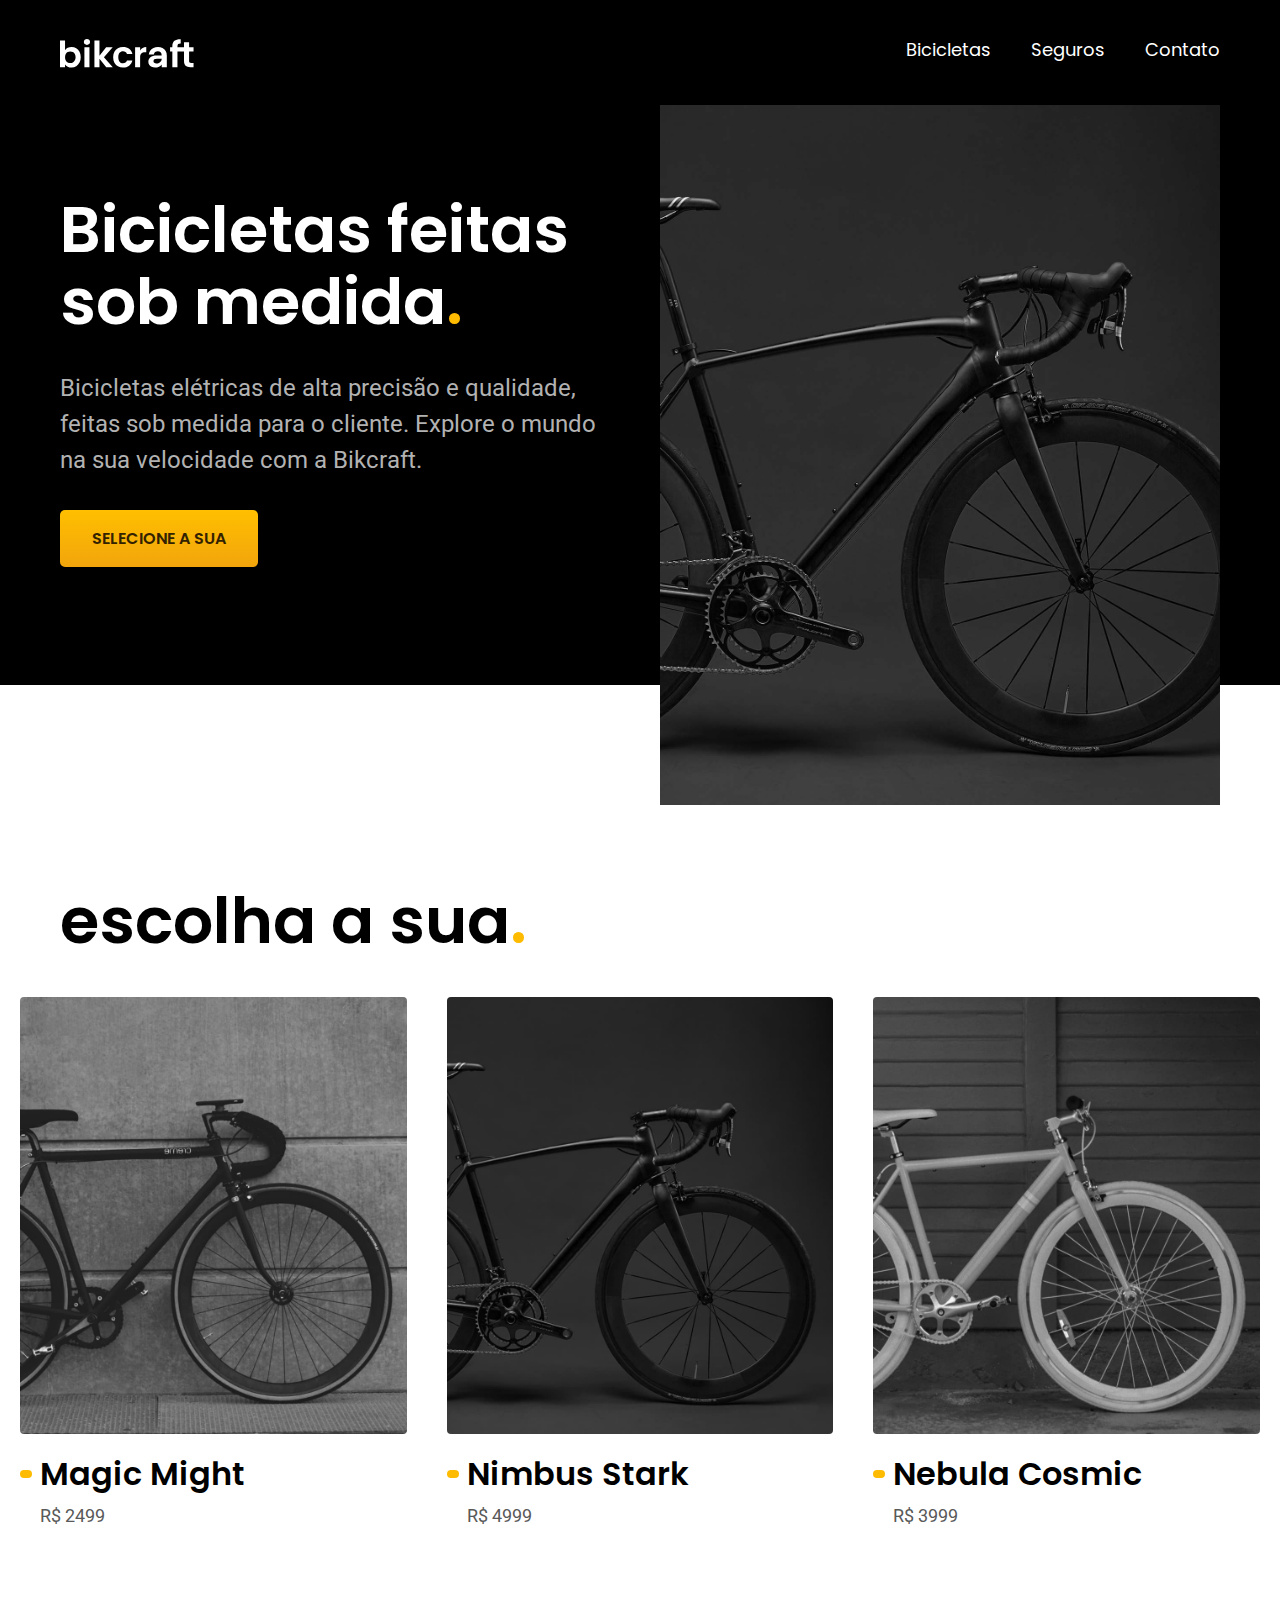
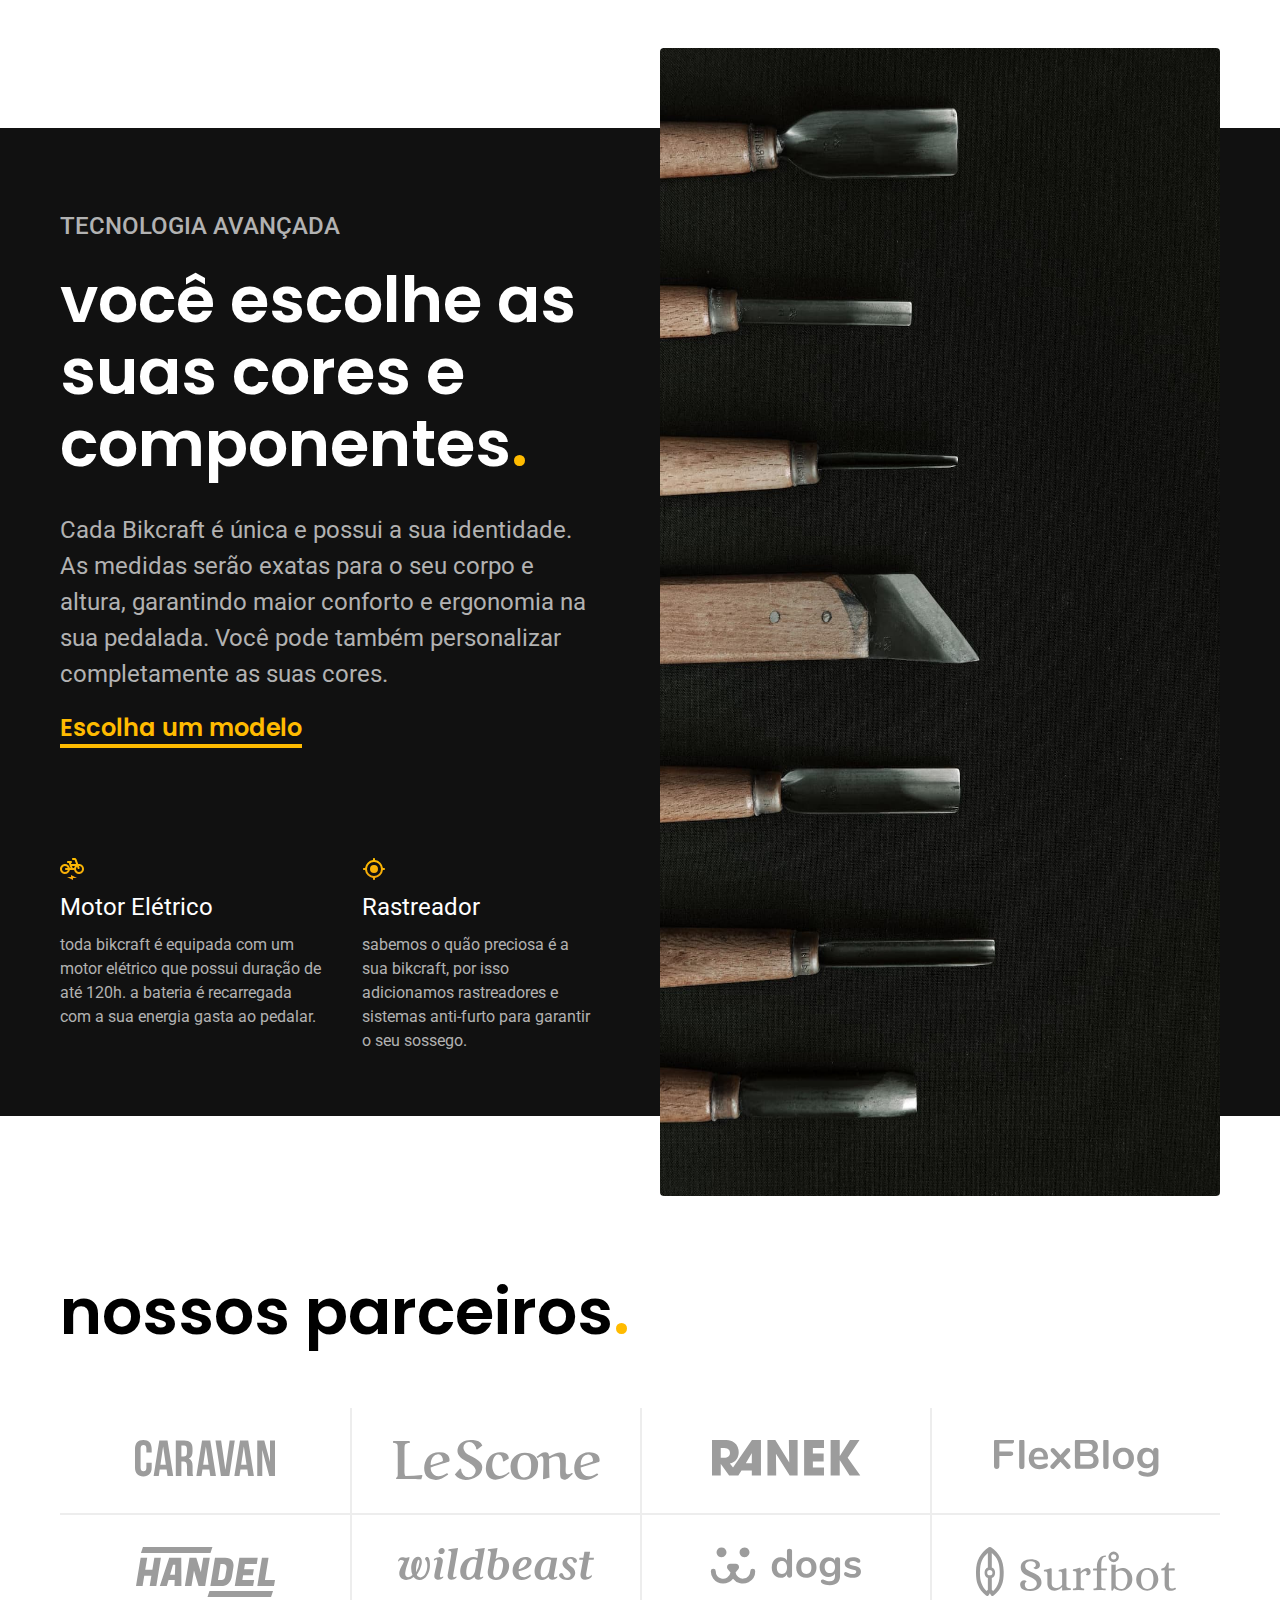
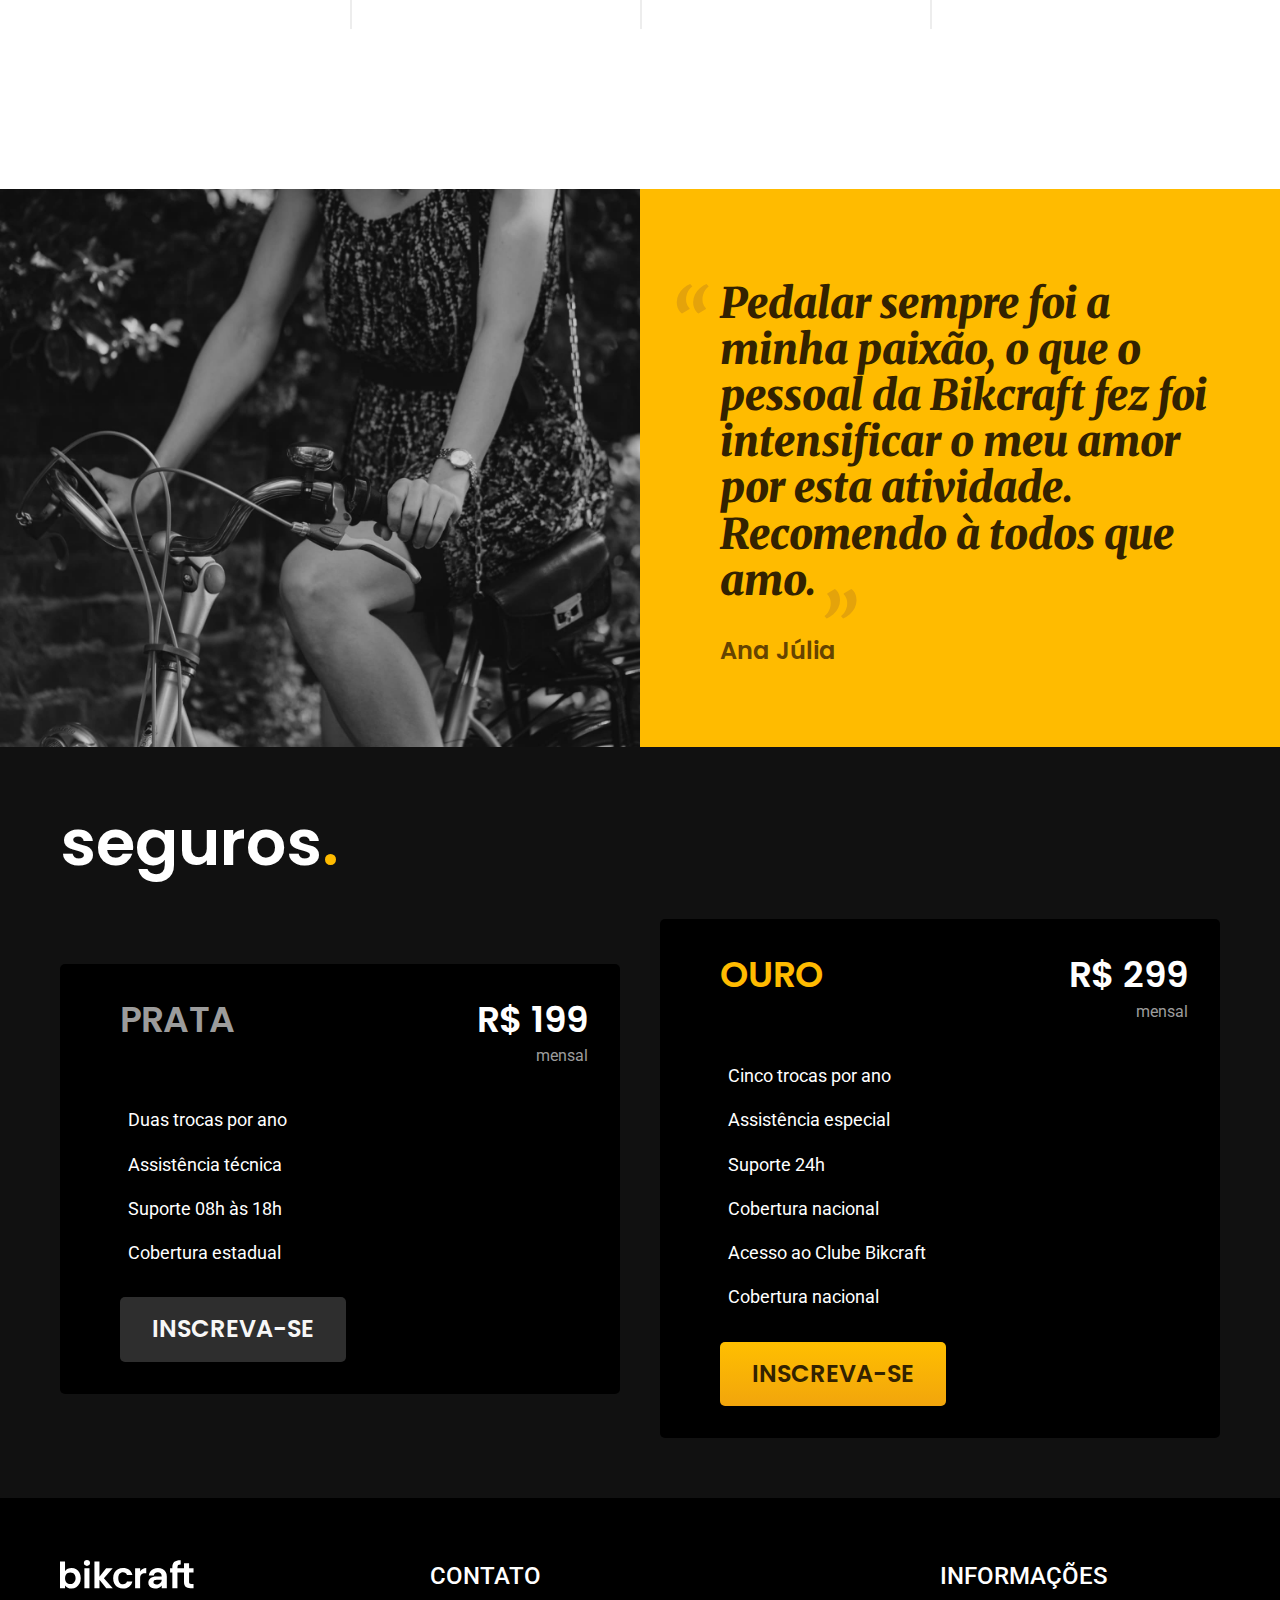
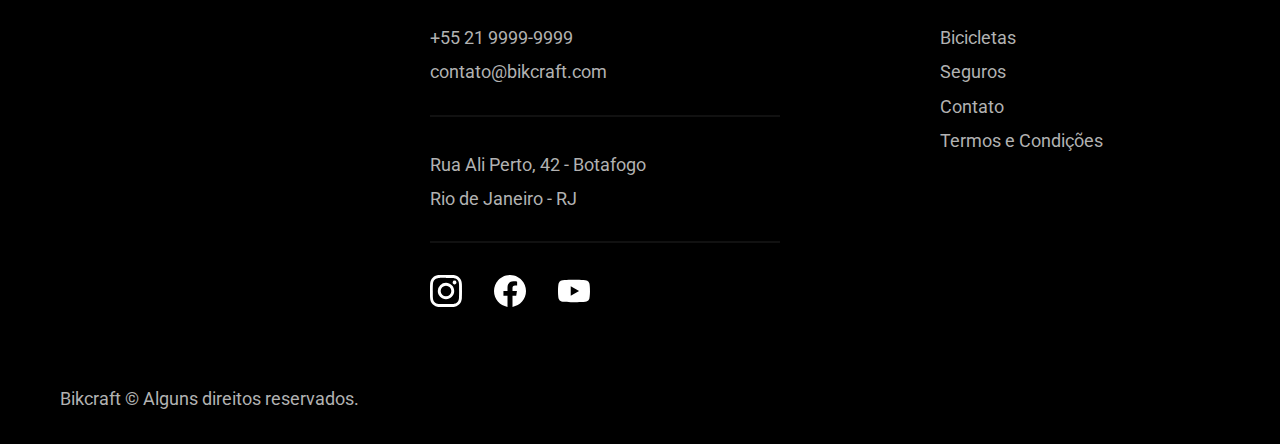
==== commit 07bb3b35: "ajuste" ====
--- a/index.html
+++ b/index.html
@@ -8,6 +8,7 @@
   <meta name="viewport" content="width=device-width, initial-scale=1.0">
   <link rel="preconnect" href="https://fonts.googleapis.com">
   <link rel="preconnect" href="https://fonts.gstatic.com" crossorigin>
+  <link rel="stylesheet" href="https://cdnjs.cloudflare.com/ajax/libs/font-awesome/6.1.2/css/all.min.css" integrity="sha512-1sCRPdkRXhBV2PBLUdRb4tMg1w2YPf37qatUFeS7zlBy7jJI8Lf4VHwWfZZfpXtYSLy85pkm9GaYVYMfw5BC1A==" crossorigin="anonymous" referrerpolicy="no-referrer" />
   <link href="https://fonts.googleapis.com/css2?family=Poppins:wght@400;600&family=Roboto:wght@400;500&display=swap" rel="stylesheet">
   <link rel="preconnect" href="https://fonts.gstatic.com" crossorigin>
   <link href="https://fonts.googleapis.com/css2?family=Merriweather:ital,wght@1,900&display=swap" rel="stylesheet">
@@ -158,10 +159,22 @@
         <span class="font-1-l branca">R$ 199 <span class="font-2-s cinza cor-6">mensal</span></span>
 
         <ul class="font-2-m branca">
-          <li>Duas trocas por ano</li>
-          <li>Assistência técnica</li>
-          <li>Suporte 08h às 18h</li>
-          <li>Cobertura estadual</li>
+          <li> 
+            <i class="fa-solid fa-check"></i>
+           <p>Duas trocas por ano</p> 
+          </li>
+          <li> 
+            <i class="fa-solid fa-check"></i>
+           <p>Assistência técnica</p> 
+          </li>
+          <li> 
+            <i class="fa-solid fa-check"></i>
+           <p>Suporte 08h às 18h</p> 
+          </li>
+          <li> 
+            <i class="fa-solid fa-check"></i>
+           <p>Cobertura estadual</p>
+          </li>
         </ul>
 
         <a class="bnt-2 font-1-m-b" href="./">Inscreva-se</a>
@@ -173,12 +186,30 @@
         <span class="font-1-l branca">R$ 299 <span class="font-2-s cinza cor-6">mensal</span></span>
 
         <ul class="font-2-m branca">
-          <li>Cinco trocas por ano</li>
-          <li>Assistência especial</li>
-          <li>Suporte 24h</li>
-          <li>Cobertura nacional</li>
-          <li>Acesso ao Clube Bikcraft</li>
-          <li>Cobertura nacional</li>
+          <li> 
+            <i class="fa-solid fa-check"></i>
+           <p>Cinco trocas por ano</p> 
+          </li>
+          <li> 
+            <i class="fa-solid fa-check"></i>
+           <p>Assistência especial</p> 
+          </li>
+          <li> 
+            <i class="fa-solid fa-check"></i>
+           <p>Suporte 24h</p> 
+          </li>
+          <li> 
+            <i class="fa-solid fa-check"></i>
+           <p>Cobertura nacional</p>
+           </li>
+          <li>
+             <i class="fa-solid fa-check"></i>
+           <p>Acesso ao Clube Bikcraft</p> 
+          </li>
+          <li> 
+            <i class="fa-solid fa-check"></i>
+           <p>Cobertura nacional</p>
+          </li>
         </ul>
 
         <a class="bnt font-1-m-b" href="./">Inscreva-se</a>
--- a/style.min.css
+++ b/style.min.css
@@ -1 +1 @@
-main{box-shadow:inset 0 -120px var(--cor-0)}.conteiner-main{max-width:1200px;margin:auto;display:grid;grid-template-columns:1fr 1fr;align-items:center;gap:40px}.text-main{display:flex;flex-direction:column;gap:32px;margin-bottom:150px}#home .img-home-main img{border-radius:0}.img{height:100%;object-fit:cover}.conteiner-main .img{height:100%;object-fit:cover}@media (max-width:1200px){.text-main h1{font-size:48px}.text-main span{font-size:48px}.text-main p{font-size:18px}.text-main{padding:30px}}@media (max-width:1000px){.text-main h1{font-size:38px}}@media (max-width:800px){.conteiner-main{grid-template-columns:1fr;padding:0 20px;gap:20px;padding-top:40px}.img{height:300px;width:100%}.text-main{gap:20px;margin-bottom:0}.text-main h1{font-size:32px;line-height:40px}.text-main span{font-size:32px}.text-main p{line-height:30px}.text-main{padding:0}.conteiner-main{padding:20px 10px}}@media (max-width:500px){.img{object-fit:cover;margin-bottom:40px}.text-main{padding-top:60px}.text-main{padding:0}}.lista-bicicletas li{flex:1;min-width:280px}.conteiner-escolha ul{display:flex;gap:40px;margin-left:auto;margin-right:auto;overflow:auto;padding:0 20px;max-width:1400px}.lista-bicicletas a{display:block}.conteiner-escolha h2{max-width:1200px;margin:auto;margin-top:80px;box-sizing:border-box;margin-bottom:40px}.conteiner-escolha{margin-top:80px;margin-bottom:120px}.lista-bicicletas h3{padding-top:20px;padding-bottom:10px;display:flex;align-items:center}.lista-bicicletas h3:before{content:"";background-color:var(--cor-p1);display:inline-block;width:12px;height:8px;margin-right:8px;border-radius:4px;transition:width .3s}.lista-bicicletas a:hover h3:before{width:24px}.lista-bicicletas li span{margin-left:20px}.lista-bicicletas:before:hover{transition:.3s;width:17px}@media (max-width:800px){.conteiner-escolha{margin-bottom:0}}.tecnologias{height:1068px;box-shadow:inset 0 80px var(--cor-0)}.conteiner-tec{display:grid;grid-template-columns:1fr auto;gap:62px}.conteudo-tecnologias{margin-top:160px;grid-column:1;padding-bottom:180px}.tecnologias span{margin-top:80px}.tecnologias h2{margin-bottom:32px;margin-top:20px}.tecnologias p{margin-bottom:20px}.tecnologias a{border-bottom:4px solid var(--cor-p1)}.conteiner-tec a:hover{color:var(--cor-1);border-bottom:4px solid var(--cor-1)}.tecnologias img{width:560px;height:1148px}.lista-tecnologias img{height:24px;width:24px}.lista-tecnologias ul{display:flex;flex-direction:row;gap:40px;margin-top:112px;text-transform:capitalize}.lista-tecnologias h3{margin-top:8px;margin-bottom:8px}@media (max-width:1200px){.lista-tecnologias ul{margin-top:80px}}@media (max-width:800px){.img-tecnologias img{display:none}.conteiner-tec{gap:0}.conteudo-tecnologias{padding-bottom:0}.tecnologias{height:auto}}@media (max-width:600px){.lista-tecnologias ul{display:flex;flex-direction:column;margin-top:70px;gap:20px;margin-bottom:70px}}.parceiros{margin-top:160px;margin-bottom:160px}.lista-img{display:grid;grid-template-columns:1fr 1fr 1fr 1fr}.lista-img li{padding:32px}.lista-img img{margin:auto;height:auto}.parceiros h2{margin-bottom:60px}.parceiros li:nth-child(n+5){border-top:2px solid var(--cor-2)}.parceiros li:nth-child(n+2){border-left:2px solid var(--cor-2)}.parceiros li:first-child,.parceiros li:nth-child(5){border-left:none}@media (max-width:800px){.lista-img{display:grid;grid-template-columns:1fr 1fr}.parceiros li:nth-child(n+5){border-top:none}.parceiros li:nth-child(n+2){border-left:none}.parceiros li:nth-child(odd){border-right:2px solid var(--cor-2)}.parceiros li:nth-child(n+1){border-bottom:2px solid var(--cor-2)}.parceiros li:nth-child(n+7){border-bottom:none}.parceiros{margin-top:100px;margin-bottom:100px}.lista-img li{padding:24px}}.conteiner-depoimento{display:grid;grid-template-columns:1fr 1fr;background-color:var(--cor-p1);overflow:hidden}.conteiner-depoimento img{border-radius:0;width:100%;height:100%}.depoimento-conteudo{padding:40px 40px 80px 80px;align-self:end}.depoimento-conteudo p{max-width:25ch;font-family:Merriweather,serif;font-weight:900;font-size:42px;line-height:1.1;font-style:italic;margin-bottom:32px;position:relative}.depoimento-conteudo p::after,.depoimento-conteudo p::before{font-size:5rem;color:var(--cor-p2);position:absolute}.depoimento-conteudo p::before{position:absolute;left:-50px;content:"“"}.depoimento-conteudo p::after{content:"”";bottom:-70px}@media (max-width:800px){.conteiner-depoimento{grid-template-columns:1fr;text-align:center}.depoimento-img{max-height:200px}.depoimento-conteudo{padding:40px 20px;text-align:center;justify-self:center}.depoimento-conteudo p::before{left:-47px}.depoimento-conteudo p{font-size:24px}}.seguros{padding-top:60px;padding-bottom:60px;display:grid;grid-template-columns:1fr 1fr;gap:40px;align-items:center}.seguros h2{grid-column:1/-1}.seguro-itens{display:grid;grid-template-columns:1fr auto;background-color:var(--cor-12);padding:32px 32px 32px 60px;border-radius:5px}.seguro-itens ul{grid-column:1/-1;margin-top:40px;margin-bottom:32px}.seguro-itens li+li{margin-top:20px}.seguro-itens li{position:relative;align-items:center}.seguro-itens a{grid-column:1/-1}.seguro-itens li::before{content:"";width:13px;height:9px;background-image:url("../img/icones/lista.svg");position:absolute;left:-21px;top:8px}.seguro-itens span{display:grid;text-align:right}@media (max-width:800px){.seguros{grid-template-columns:1fr}}@media (max-width:600px){a.bnt.font-1-m-b{padding:12px 16px;font-size:18px}}@media (max-width:600px){a.bnt-2.font-1-m-b{padding:12px 16px;font-size:18px}}#contato main{box-shadow:inset 0 -450px #f7f7f7}.main-contato{padding-bottom:120px}.conteudo-contato{padding:60px;background-color:var(--cor-12);border-radius:4px;width:auto;box-sizing:border-box}.conteiner-forms{background-color:#fff;box-sizing:border-box}.main-contato{background-color:#111}.bg{display:grid;grid-template-columns:5fr 7fr;box-shadow:0 1px 2px rgba(0,0,0,.1)}.conteudo-contato h4{grid-column:1;grid-row:1}.conteudo-contato ul{display:flex;flex-direction:column;gap:32px;margin-top:60px;grid-column:1;grid-row:1}.conteudo-contato li{display:flex;align-items:flex-start;gap:8px}.redes-contato{display:flex;gap:32px;grid-column:1;grid-row:2}.redes-contato img{width:32px;height:32px;margin-top:60px}.conteudo-contato-2 .forms-contato{display:grid;grid-template-columns:1fr 1fr}#contato .bnt{margin-bottom:60px;grid-column:1/-1}.forms-iten-1,.forms-iten-2,.forms-iten-3,.forms-iten-4{display:flex;flex-direction:column}.forms-email{grid-column:1/-1}.forms-contato{grid-column:2;display:grid;grid-template-columns:1fr 1fr;gap:20px}.forms-contato .email{grid-row:1/-1;width:100%}.forms-contato .forms-iten-4{grid-row:3}.forms-iten-4{grid-column:1/-1}.forms-iten-3{grid-column:1/-1}input[type=text]{width:100%;height:48px;margin:8px 0;box-sizing:border-box;border:1px solid #ededed;border-radius:4px;background-color:#f8f8f8}input[type=email]{width:100%;height:48px;margin:8px 0;box-sizing:border-box;border:1px solid #ededed;border-radius:4px;background-color:#f8f8f8}input[type=tel]{width:100%;height:48px;margin:8px 0;box-sizing:border-box;border:1px solid #ededed;background-color:#f8f8f8;border-radius:4px}textarea{width:100%;height:150px;padding:12px 20px;box-sizing:border-box;border:1px solid #ededed;border-radius:4px;margin:8px 0;background-color:#f8f8f8;resize:none}#contato .lista-header #contato-2:after{content:"";display:block;background-color:var(--cor-p1);width:auto;height:2px;margin-top:4px}@media (max-width:800px){.bg{grid-template-columns:1fr}#contato .bnt{margin-bottom:20px}.conteudo-contato{padding:30px}.forms-contato{padding:0;grid-template-columns:1fr}.forms-contato .forms-iten-4{grid-row:4}.conteiner-forms{padding:24px}}.section-locais img{margin-top:60px}.conteudo-locais{background-color:#fff;padding:32px 60px}.horario img{width:20px;height:20px;margin-top:0}.lojas{display:grid;grid-template-columns:1fr 1fr;padding-bottom:120px;gap:40px}.lista-locais{display:flex;flex-direction:column;border-left:2px solid var(--cor-5)}.lista-locais p{padding-left:10px}.dados-contato{display:grid;gap:20px;grid-template-columns:1fr 1fr;justify-content:space-between;margin-top:32px}.horario{display:flex;align-items:center;margin-top:32px;gap:8px}@media (max-width:800px){.dados-contato{grid-template-columns:1fr}.lojas{grid-template-columns:1fr}.conteudo-locais{padding:16px 20px}}#orcamento main{box-shadow:inset 0 -700px #f7f7f7}.formulario-orcamento{display:grid;grid-template-columns:5fr 7fr;padding-bottom:120px;box-sizing:border-box}#orcamento .forms-contato{padding:0;border-radius:4px}.conteiner-forms h2{margin-bottom:20px}.conteiner-forms{padding:60px 40px 40px;border-radius:0 5px 5px 0}.titulo-orcamento{grid-column:1/-1}.conteiner-forms-orcamento{grid-column:1/-1;margin-top:60px}.forms-orcamento{margin-top:20px;margin-bottom:20px;display:grid;grid-template-columns:1fr 1fr;gap:20px 32px}.conteiner-forms-orcamento h2::before{content:"";width:4px;height:8px;background-color:var(--cor-p1);display:inline-block;align-items:center}.orcamento-dados h2::before{content:"";width:4px;height:8px;background-color:var(--cor-p1);display:inline-block;align-items:center}.produtos-orcamento{border-radius:5px 0 0 5px;padding-top:60px;padding-left:48px;padding-right:48px;display:grid;grid-template-columns:1fr 1fr;gap:20px;align-content:flex-start;box-sizing:border-box}.produtos-orcamento label{grid-template-columns:inherit;border:1px solid var(--cor-10)}.orcamento-conteudo{grid-column:1/-1}.produtos-orcamento input:focus+label{box-shadow:0 0 0 2px var(--cor-p1);border:1px solid var(--cor-12)}.produtos-orcamento .bikcraft,.produtos-orcamento .seguro{grid-row:2}.produtos-orcamento>*{grid-row:auto}.select{overflow:hidden;border-radius:5px;background:#f7f7f7;display:flex;flex-direction:column;gap:8px;width:100%;height:48px;margin:8px 0;padding:3% 3%;border:1px solid #ededed;border-radius:5px;font-family:Roboto,sans-serif;font-size:20px;text-align:left}.item-produtos{padding:16px 61px 16px 38px;background:#2e2e2e;border-radius:4px}.escolha-orcamento{display:flex;gap:20px}.orcamento-conteudo{margin-top:40px;position:relative}#bikcraft label{margin-right:20px}.bikcraft,.seguro{padding:16px 60px 16px 38px;background-color:#2e2e2e;border-radius:4px;display:inline-block}#bikcraft:checked+label,#seguro:checked+label{background-color:#fff;color:var(--cor-11)}#orcamento-bikcraft,#orcamento-seguro{display:none}#bikcraft:checked~#orcamento-bikcraft,#seguro:checked~#orcamento-seguro{display:block}.titulo-orcamento{margin-bottom:20px}.escolha-seguro{display:flex;flex-direction:column;gap:20px}.escolha-seguro label{padding:16px 60px 16px 32px;background-color:#2e2e2e;max-width:inherit;border-radius:4px;display:grid;grid-template-columns:1fr auto;font-weight:600px}.escolha-seguro label span{font-weight:600}.formulario-orcamento h2::before{content:"";width:4px;height:8px;background-color:var(--cor-p1);display:inline-block;margin-right:8px}#ouro:checked+label,#prata:checked+label{background-color:#fff;color:#111}#ouro+label span,#prata+label span{display:none}#ouro:checked+label span,#prata:checked+label span{display:block}.escolha-bicicleta-orcamento label{padding:16px 60px 16px 32px;background-color:#2e2e2e;max-width:inherit;display:grid;grid-template-columns:1fr auto;border-radius:4px}.escolha-bicicleta-orcamento label span{display:none}#magic:checked+label span,#nebula:checked+label span,#nimbus:checked+label span{display:block}.escolha-bicicleta-orcamento{display:flex;flex-direction:column;gap:20px}#magic:checked+label,#nebula:checked+label,#nimbus:checked+label{background-color:#fff;color:#111;font-weight:600}.produtos-orcamento input{opacity:0;position:absolute;pointer-events:none}.produtos-orcamento{display:grid;grid-template-columns:1fr 1fr}.orcamento-detalhe{background-color:var(--cor-0);display:none;grid-template-columns:1fr 1fr;align-items:center;padding:20px;border-radius:4px}.orcamento-detalhe li{display:flex;gap:8px;align-items:center}.orcamento-detalhe ul{display:flex;flex-direction:column;gap:8px;border-radius:5px}.orcamento-detalhe img{border-radius:0}.orcamento-detalhe li img{width:16px;height:16px}.produtos-orcamento input:checked+label+.orcamento-detalhe{display:grid}@media (max-width:1200px){.conteiner-forms,.produtos-orcamento{padding:32px}}@media (max-width:800px){.formulario-orcamento{grid-template-columns:1fr}.formulario-orcamento{padding-top:60px}.forms-orcamento{grid-template-columns:1fr}.formulario-orcamento{padding-bottom:60px}}@media (max-width:400px){.produtos-orcamento{display:flex;flex-direction:column}.formulario-orcamento{padding-top:30px}}.magic-img,.nebula-img,.nimbus-img{position:relative}.nimbus img{grid-area:1/-1}.main-bicicletas{padding-bottom:120px}.magic,.nebula,.nimbus{display:grid;grid-template-columns:1fr 1fr;gap:40px;grid-area:1/-1}.bicicletas-page p{margin-top:20px}.lista-qualidades img{width:24px;height:24px}.lista-qualidades li{display:flex;align-items:center}.lista-qualidades h4{margin-left:8px}.conteudo-lista{display:grid;grid-template-columns:1fr 1fr;position:relative}.conteudo-lista p{grid-column:1/3;grid-row:2}.conteudo-lista ul{grid-column:1;grid-row:3}.conteudo-lista #bnt-bicicletas{grid-row:3;grid-column:2;align-self:flex-end;justify-self:end}.lista-qualidades li+li{display:flex;margin-top:16px}.lista-qualidades{margin-top:32px}.conteiner-bikes{display:flex;flex-direction:column;gap:120px;padding-top:120px}#bnt-bicicletas{display:flex;gap:16px;align-items:center}#bnt-bicicletas img{width:16px;height:8px}.conteudo-lista h3::before{content:"";position:absolute;width:12px;height:8px;background-color:var(--cor-p1);top:-8px}.bg-conteiner{background-image:linear-gradient(to right,#fff 30%,var(--cor-11) 0)}.magic-img span,.nebula-img span,.nimbus-img span{padding:8px 16px 8px 8px;background-color:var(--cor-12);position:absolute;top:20px;right:0;border-radius:4px 0 0 4px}.magic{padding:60px}#bicicletas .lista-header #bicicletas-2:after{content:"";display:block;background-color:var(--cor-p1);width:auto;height:2px;margin-top:4px}@media (max-width:800px){.magic,.nebula,.nimbus{grid-template-columns:1fr}.bg-conteiner{background-image:linear-gradient(#fff 0,var(--cor-11) 0)}.conteudo-lista p{margin-top:32px}.conteudo-lista h3{grid-column:1/-1}}@media (max-width:600px){.conteudo-lista{grid-template-columns:1fr}.lista-qualidades{display:grid;grid-template-columns:1fr 1fr;align-items:baseline}.conteudo-lista #bnt-bicicletas{grid-row:4;grid-column:1;margin-top:32px;justify-self:flex-start}}@media (max-width:500px){.lista-qualidades img{width:20px;height:20px}}.bicicletas-internas{display:grid;grid-template-columns:1fr 1fr;gap:40px;padding-top:60px;overflow:hidden}.img-nimbus{display:grid;grid-template-columns:1fr 1fr;gap:20px;height:fit-content}.nimbus1{grid-column:1/-1}.comprar-bicicleta{display:grid;gap:12px;margin-top:40px;grid-template-columns:max-content auto;align-items:center}.comprar-bicicleta span{grid-column:2;display:flex;gap:12px;padding:4px 8px;border-radius:5px;width:fit-content;background-color:var(--cor-12)}.comprar-bicicleta span+span{margin-top:12px}.bicicletas-conteudo h2{margin-top:40px}.fixa-bicicletas li{display:flex;justify-content:space-between;border-bottom:1px solid var(--cor-11)}.fixa-bicicletas li+li{margin-top:12px}.fixa-bicicletas{padding:32px;background-color:var(--cor-12);margin-top:12px;border-radius:4px}.lista-vantagen2{display:grid;grid-template-columns:1fr 1fr;gap:40px;margin-top:12px;background-color:var(--cor-12);padding:32px;border-radius:4px}.bicicletas-escolha-2{display:grid;grid-template-columns:1fr 1fr}#nimbus .conteiner-escolha ul{padding:0}.direction-seguro{display:grid;grid-template-columns:1fr 1fr;gap:40px;margin-top:120px;align-items:center}.conteudo-direction-seguro h1{padding-top:90px}.conteudo-direction-seguro a{margin-top:20px;margin-bottom:120px}.section-direction-seguro{box-shadow:inset 0 90px var(--cor-0),inset 0 -90px var(--cor-12)}.conteudo-direction-seguro p{margin-top:32px}.img-direction-seguro img{width:100%;height:100%;object-fit:cover}@media (max-width:1000px){.img-nimbus{grid-template-columns:1fr}}@media (max-width:800px){.bicicletas-internas{grid-template-columns:1fr}.bicicletas-conteudo{grid-row:1}.direction-seguro{grid-template-columns:1fr}.conteudo-direction-seguro h1{padding-top:30px}}@media (max-width:400px){.comprar-bicicleta{grid-template-columns:1fr}.lista-vantagen2{grid-template-columns:1fr}}.conteiner-seguro-2{padding-top:60px}.planos{padding-bottom:120px}.seguro-itens li::before{content:"";width:13px;height:9px;background-image:url("../../img/icones/lista.svg");position:absolute;left:-21px}#seguros .main-seguros{box-shadow:none}#seguros .seguros{padding-top:0}.titulo-bj{grid-column:1/-1}#seguros .lista-header #seguros-2:after{content:"";display:block;background-color:var(--cor-p1);width:auto;height:2px;margin-top:4px}.conteiner-vantagens{padding-top:120px}.lista-vantagens{display:grid;grid-template-columns:1fr 1fr 1fr;gap:40px;margin-top:92px;padding-bottom:120px}.lista-vantagens h3{margin-top:8px}.lista-vantagens p{margin-top:8px}@media (max-width:800px){.lista-vantagens{grid-template-columns:1fr 1fr}}@media (max-width:600px){.lista-vantagens{grid-template-columns:1fr}}.perguntas{padding-top:120px;padding-bottom:120px}.perguntas h2{margin-bottom:60px}.perguntas dd{max-width:80ch}.perguntas dt{padding-bottom:16px}.perguntas dt::before{content:"";display:inline-block;width:12px;height:8px;background-color:var(--cor-p1);align-items:center}.perguntas dt{display:grid;align-items:center;grid-template-columns:auto 1fr auto;gap:8px;cursor:pointer}.perguntas dt::after{content:"";display:inline-block;width:14px;height:6px;background-image:url("../../img/icones/seta-abrir.svg");transition:.3s}.perguntas dt:hover:after{transform:rotate(180deg)}.perguntas dl>div{padding:20px;border-radius:4px}.perguntas div:nth-child(odd){background-color:var(--cor-1)}@media (max-width:800px){.perguntas{padding-top:60px;padding-bottom:60px}}.conteiner-condicoes{padding-top:120px;padding-bottom:120px;display:flex;flex-direction:column;gap:48px}.conteiner-condicoes h3{margin-bottom:20px}.conteiner-condicoes p+p{margin-top:20px}header{background-color:var(--fundo-1)}.header{display:flex;justify-content:space-between;align-items:center;padding:20px;flex-wrap:wrap}.lista-header a{color:var(--text-1);font-family:Poppins;font-style:normal;font-weight:400;font-size:18px;padding:16px 0;display:inline-block}.lista-header a:after{content:"";display:block;background-color:var(--cor-p1);width:0;height:2px;margin-top:4px;transition:.3s}.lista-header a:hover:after{width:100%}.header img{width:136px;height:32px}.header ul{display:flex;flex-direction:row;align-items:flex-start;padding:0;gap:40px;flex-wrap:wrap}@media (max-width:800px){.header ul{gap:20px}.lista-header a{padding:12px 16px;background-color:var(--fundo-2);border-radius:4px}.lista-header a{background-color:#2e2e2e;padding:12px 16px}.header img{padding-bottom:20px}}@media (max-width:600px){.header ul{gap:20px}.lista-header a{font-size:14px;padding:8px}.header img{padding-bottom:30px}}.section-footer{background-color:var(--cor-12);padding-top:60px;padding-bottom:32px}.conteiner-footer{max-width:1200px;margin:auto;display:grid;grid-template-columns:3fr 5fr 4fr;gap:80px 160px;position:relative;margin-left:auto;margin-right:auto;padding-left:20px;padding-right:20px}.conteudo-footer h3{margin-bottom:32px}.conteudo-footer p+p{margin-top:10px}.conteudo-footer p:nth-child(2n){margin-bottom:30px}.redes-footer{display:flex;gap:32px;margin-top:32px}.lista-footer{margin-top:32px}.lista-footer li:hover{color:var(--cor-1)}.lista-footer li+li{margin-top:10px}.contato-footer,.endereço-footer{border-bottom:2px solid var(--cor-11)}.direitos{grid-column:1/-1}@media (max-width:1000px){.conteiner-footer{gap:80px 100px}}@media (max-width:800px){.conteiner-footer img{display:none}.section-footer{padding-top:0}.conteiner-footer{grid-template-columns:1fr 1fr;gap:40px 50px}.conteudo-footer{grid-column:1}}@media (max-width:600px){.conteiner-footer{grid-template-columns:1fr}}blockquote,body,dd,dl,dt,h1,h2,h3,h4,h5,h6,html,li,ol,p,ul{margin:0;padding:0}a{color:inherit;text-decoration:none}ol,ul{list-style:none}img{display:block;max-width:100%;height:auto}[src$=".jpg"]{border-radius:4px}.bnt{max-width:max-content;color:var(--cor-p5);font-family:poppins;font-weight:600;text-transform:uppercase;padding:16px 32px;background:linear-gradient(#ffbf00,#f2a50c);box-shadow:0 1px 2px rgba(0,0,0,.1);border-radius:5px;display:inline-block}.bnt:hover{background:linear-gradient(#ffb60d,#e59317)}.bnt-2{max-width:max-content;color:var(--cor-1);font-family:poppins;font-weight:600;text-transform:uppercase;padding:16px 32px;background-color:var(--cor-10);border-radius:5px;display:inline-block}.bnt-2:hover{background-color:var(--cor-9)}.detalhe{font-family:Poppins;font-style:normal;font-weight:600;color:var(--cor-p1)}.conteiner{box-sizing:border-box;max-width:1200px;margin-left:auto;margin-right:auto;padding-left:20px;padding-right:20px}.titulo-bg{background-color:var(--cor-11);padding-top:60px;padding-bottom:60px}.titulo p{margin-bottom:4px}.inpt{padding:3% 3%;border:1px solid #ededed;border-radius:5px;font-family:Roboto,sans-serif;font-size:20px;text-align:left}@media (max-width:800px){.titulo-bg{padding-top:40px;padding-bottom:40px}.titulo p{font-size:1rem;text-transform:lowercase}}@media (max-width:600px){.bnt{padding:12px 16px;font-size:14px}}.branca{color:var(--cor-0)}.cinza{color:var(--cor-5)}.cinza-8{color:var(--cor-8)}.cor-11{color:var(--cor-11)}.background-cinza{background-color:#f7f7f7}.background-preto{background-color:var(--cor-12)}.background-preto-2{background-color:var(--cor-11)}.background-branco{background-color:var(--cor-0)}.cor-p1{color:var(--cor-p1)}.cor-6{color:var(--cor-6)}.cor-p4{color:var(--cor-p4)}.cor-10{background-color:var(--cor-10)}.cor-p5{color:var(--cor-p5)}.cor-5{color:var(--cor-5)}.cor-8{color:var(--cor-8)}.cor-9{color:#404040}:root{--cor-0:#ffffff;--cor-1:#f7f7f7;--cor-2:#ededed;--cor-3:#dedede;--cor-4:#cccccc;--cor-5:#b2b2b2;--cor-6:#9c9c9c;--cor-7:#717171;--cor-8:#595959;--cor-9:#404040;--cor-10:#2e2e2e;--cor-11:#111111;--cor-12:#000000;--cor-p1:#ffbb00;--cor-p2:#e4a30b;--cor-p3:#a66f00;--cor-p4:#664400;--cor-p5:#332200}.font-1-xxl{font-family:Poppins;font-style:normal;font-weight:600;font-size:64px;line-height:1.125}.font-1-xl{font-family:Poppins;font-weight:600;font-size:32px;line-height:125%}.font-1-l{font-family:Poppins;font-weight:600;font-size:36px;line-height:1.35;text-transform:uppercase}.font-1-ls{font-family:Poppins;font-weight:600;font-size:36px;line-height:1.35}.font-2-ml{font-family:Roboto;font-weight:500;font-size:36px;line-height:1.5}.font-2-xl{font-family:Roboto;font-weight:400;font-size:24px;line-height:1.5}.font-2-l-b{font-family:Roboto;font-weight:500;font-size:24px;line-height:1.5;text-transform:uppercase}.font-1-m-b{font-family:Poppins;font-weight:600;font-size:24px;line-height:1.35}.font-1-m-bb{font-family:Poppins;font-style:normal;font-weight:600;font-size:18px;line-height:133%}.font-2-m{font-family:Roboto;font-weight:400;font-size:18px;line-height:1.35}.font-2-s{font-family:Roboto;text-transform:lowercase;font-weight:400;font-size:16px;line-height:1.5}.font-2-ss{font-family:Roboto;font-weight:400;font-size:16px;line-height:1.5}.font-1-m{font-family:poppins;font-weight:500;font-size:18px;line-height:1.35}.font-1-ms{font-family:poppins;font-weight:600;font-size:16px;line-height:1.5}.font-1-mss{font-family:poppins;font-weight:500;font-size:16px;line-height:1.5}.font-2-mss{font-family:Roboto;font-style:normal;font-weight:500;font-size:16px;line-height:150%}.font-1-mssm{font-family:Poppins;font-style:normal;font-weight:600;font-size:14px;line-height:20px}.font-1-sss{font-family:Poppins;font-style:normal;font-weight:500;font-size:14px;line-height:133%;text-transform:uppercase;letter-spacing:.015em}@media (max-width:1100px){.font-2-xl{font-size:18px}}@media (max-width:1000px){.font-1-xxl{font-size:48px}.font-1-sss{font-size:12px}}@media (max-width:800px){.font-1-xxl{font-size:32px}.font-1-l{font-size:24px}#nimbus .font-2-ml{text-transform:uppercase}}@media (max-width:500px){#bicicletas .font-1-ls{font-size:24px}#bicicletas .font-2-m{font-size:16px}#bicicletas .font-1-m{font-size:14px}.lista-qualidades{gap:20px}}@media (max-width:400px){.font-2-l-b{font-size:18px}}:root{--cor-0:#ffffff;--cor-1:#f7f7f7;--cor-2:#ededed;--cor-3:#dedede;--cor-4:#cccccc;--cor-5:#b2b2b2;--cor-6:#9c9c9c;--cor-7:#717171;--cor-8:#595959;--cor-9:#404040;--cor-10:#2e2e2e;--cor-11:#111111;--cor-12:#000000;--cor-p1:#ffbb00;--cor-p2:#e4a30b;--cor-p3:#a66f00;--cor-p4:#664400;--cor-p5:#332200}+main{box-shadow:inset 0 -120px var(--cor-0)}.conteiner-main{max-width:1200px;margin:auto;display:grid;grid-template-columns:1fr 1fr;align-items:center;gap:40px}.text-main{display:flex;flex-direction:column;gap:32px;margin-bottom:150px}#home .img-home-main img{border-radius:0}.img{height:100%;object-fit:cover}.conteiner-main .img{height:100%;object-fit:cover}@media (max-width:1200px){.text-main h1{font-size:48px}.text-main span{font-size:48px}.text-main p{font-size:18px}.text-main{padding:30px}}@media (max-width:1000px){.text-main h1{font-size:38px}}@media (max-width:800px){.conteiner-main{grid-template-columns:1fr;padding:0 20px;gap:20px;padding-top:40px}.img{height:300px;width:100%}.text-main{gap:20px;margin-bottom:0}.text-main h1{font-size:32px;line-height:40px}.text-main span{font-size:32px}.text-main p{line-height:30px}.text-main{padding:0}.conteiner-main{padding:20px 10px}}@media (max-width:500px){.img{object-fit:cover;margin-bottom:40px}.text-main{padding-top:60px}.text-main{padding:0}}.lista-bicicletas li{flex:1;min-width:280px}.conteiner-escolha ul{display:flex;gap:40px;margin-left:auto;margin-right:auto;overflow:auto;padding:0 20px;max-width:1400px}.lista-bicicletas a{display:block}.conteiner-escolha h2{max-width:1200px;margin:auto;margin-top:80px;box-sizing:border-box;margin-bottom:40px}.conteiner-escolha{margin-top:80px;margin-bottom:120px}.lista-bicicletas h3{padding-top:20px;padding-bottom:10px;display:flex;align-items:center}.lista-bicicletas h3:before{content:"";background-color:var(--cor-p1);display:inline-block;width:12px;height:8px;margin-right:8px;border-radius:4px;transition:width .3s}.lista-bicicletas a:hover h3:before{width:24px}.lista-bicicletas li span{margin-left:20px}.lista-bicicletas:before:hover{transition:.3s;width:17px}@media (max-width:800px){.conteiner-escolha{margin-bottom:0}}.tecnologias{height:1068px;box-shadow:inset 0 80px var(--cor-0)}.conteiner-tec{display:grid;grid-template-columns:1fr auto;gap:62px}.conteudo-tecnologias{margin-top:160px;grid-column:1;padding-bottom:180px}.tecnologias span{margin-top:80px}.tecnologias h2{margin-bottom:32px;margin-top:20px}.tecnologias p{margin-bottom:20px}.tecnologias a{border-bottom:4px solid var(--cor-p1)}.conteiner-tec a:hover{color:var(--cor-1);border-bottom:4px solid var(--cor-1)}.tecnologias img{width:560px;height:1148px}.lista-tecnologias img{height:24px;width:24px}.lista-tecnologias ul{display:flex;flex-direction:row;gap:40px;margin-top:112px;text-transform:capitalize}.lista-tecnologias h3{margin-top:8px;margin-bottom:8px}@media (max-width:1200px){.lista-tecnologias ul{margin-top:80px}}@media (max-width:800px){.img-tecnologias img{display:none}.conteiner-tec{gap:0}.conteudo-tecnologias{padding-bottom:0}.tecnologias{height:auto}}@media (max-width:600px){.lista-tecnologias ul{display:flex;flex-direction:column;margin-top:70px;gap:20px;margin-bottom:70px}}.parceiros{margin-top:160px;margin-bottom:160px}.lista-img{display:grid;grid-template-columns:1fr 1fr 1fr 1fr}.lista-img li{padding:32px}.lista-img img{margin:auto;height:auto}.parceiros h2{margin-bottom:60px}.parceiros li:nth-child(n+5){border-top:2px solid var(--cor-2)}.parceiros li:nth-child(n+2){border-left:2px solid var(--cor-2)}.parceiros li:first-child,.parceiros li:nth-child(5){border-left:none}@media (max-width:800px){.lista-img{display:grid;grid-template-columns:1fr 1fr}.parceiros li:nth-child(n+5){border-top:none}.parceiros li:nth-child(n+2){border-left:none}.parceiros li:nth-child(odd){border-right:2px solid var(--cor-2)}.parceiros li:nth-child(n+1){border-bottom:2px solid var(--cor-2)}.parceiros li:nth-child(n+7){border-bottom:none}.parceiros{margin-top:100px;margin-bottom:100px}.lista-img li{padding:24px}}.conteiner-depoimento{display:grid;grid-template-columns:1fr 1fr;background-color:var(--cor-p1);overflow:hidden}.conteiner-depoimento img{border-radius:0;width:100%;height:100%}.depoimento-conteudo{padding:40px 40px 80px 80px;align-self:end}.depoimento-conteudo p{max-width:25ch;font-family:Merriweather,serif;font-weight:900;font-size:42px;line-height:1.1;font-style:italic;margin-bottom:32px;position:relative}.depoimento-conteudo p::after,.depoimento-conteudo p::before{font-size:5rem;color:var(--cor-p2);position:absolute}.depoimento-conteudo p::before{position:absolute;left:-50px;content:"“"}.depoimento-conteudo p::after{content:"”";bottom:-70px}@media (max-width:800px){.conteiner-depoimento{grid-template-columns:1fr;text-align:center}.depoimento-img{max-height:200px}.depoimento-conteudo{padding:40px 20px;text-align:center;justify-self:center}.depoimento-conteudo p::before{left:-47px}.depoimento-conteudo p{font-size:24px}}.seguros{padding-top:60px;padding-bottom:60px;display:grid;grid-template-columns:1fr 1fr;gap:40px;align-items:center}.seguros h2{grid-column:1/-1}.seguro-itens{display:grid;grid-template-columns:1fr auto;background-color:var(--cor-12);padding:32px 32px 32px 60px;border-radius:5px}.seguro-itens ul{grid-column:1/-1;margin-top:40px;margin-bottom:32px}.seguro-itens li+li{margin-top:20px}.seguro-itens li{position:relative;align-items:center;display:flex;gap:8px}.seguro-itens li i{color:var(--cor-p1)}.seguro-itens a{grid-column:1/-1}.seguro-itens span{display:grid;text-align:right}@media (max-width:800px){.seguros{grid-template-columns:1fr}}@media (max-width:600px){a.bnt.font-1-m-b{padding:12px 16px;font-size:18px}}@media (max-width:600px){a.bnt-2.font-1-m-b{padding:12px 16px;font-size:18px}}#contato main{box-shadow:inset 0 -450px #f7f7f7}.main-contato{padding-bottom:120px}.conteudo-contato{padding:60px;background-color:var(--cor-12);border-radius:4px;width:auto;box-sizing:border-box}.conteiner-forms{background-color:#fff;box-sizing:border-box}.main-contato{background-color:#111}.bg{display:grid;grid-template-columns:5fr 7fr;box-shadow:0 1px 2px rgba(0,0,0,.1)}.conteudo-contato h4{grid-column:1;grid-row:1}.conteudo-contato ul{display:flex;flex-direction:column;gap:32px;margin-top:60px;grid-column:1;grid-row:1}.conteudo-contato li{display:flex;align-items:flex-start;gap:8px}.redes-contato{display:flex;gap:32px;grid-column:1;grid-row:2}.redes-contato img{width:32px;height:32px;margin-top:60px}.conteudo-contato-2 .forms-contato{display:grid;grid-template-columns:1fr 1fr}#contato .bnt{margin-bottom:60px;grid-column:1/-1}.forms-iten-1,.forms-iten-2,.forms-iten-3,.forms-iten-4{display:flex;flex-direction:column}.forms-email{grid-column:1/-1}.forms-contato{grid-column:2;display:grid;grid-template-columns:1fr 1fr;gap:20px}.forms-contato .email{grid-row:1/-1;width:100%}.forms-contato .forms-iten-4{grid-row:3}.forms-iten-4{grid-column:1/-1}.forms-iten-3{grid-column:1/-1}input[type=text]{width:100%;height:48px;margin:8px 0;box-sizing:border-box;border:1px solid #ededed;border-radius:4px;background-color:#f8f8f8}input[type=email]{width:100%;height:48px;margin:8px 0;box-sizing:border-box;border:1px solid #ededed;border-radius:4px;background-color:#f8f8f8}input[type=tel]{width:100%;height:48px;margin:8px 0;box-sizing:border-box;border:1px solid #ededed;background-color:#f8f8f8;border-radius:4px}textarea{width:100%;height:150px;padding:12px 20px;box-sizing:border-box;border:1px solid #ededed;border-radius:4px;margin:8px 0;background-color:#f8f8f8;resize:none}#contato .lista-header #contato-2:after{content:"";display:block;background-color:var(--cor-p1);width:auto;height:2px;margin-top:4px}@media (max-width:800px){.bg{grid-template-columns:1fr}#contato .bnt{margin-bottom:20px}.conteudo-contato{padding:30px}.forms-contato{padding:0;grid-template-columns:1fr}.forms-contato .forms-iten-4{grid-row:4}.conteiner-forms{padding:24px}}.section-locais img{margin-top:60px}.conteudo-locais{background-color:#fff;padding:32px 60px}.horario img{width:20px;height:20px;margin-top:0}.lojas{display:grid;grid-template-columns:1fr 1fr;padding-bottom:120px;gap:40px}.lista-locais{display:flex;flex-direction:column;border-left:2px solid var(--cor-5)}.lista-locais p{padding-left:10px}.dados-contato{display:grid;gap:20px;grid-template-columns:1fr 1fr;justify-content:space-between;margin-top:32px}.horario{display:flex;align-items:center;margin-top:32px;gap:8px}@media (max-width:800px){.dados-contato{grid-template-columns:1fr}.lojas{grid-template-columns:1fr}.conteudo-locais{padding:16px 20px}}#orcamento main{box-shadow:inset 0 -700px #f7f7f7}.formulario-orcamento{display:grid;grid-template-columns:5fr 7fr;padding-bottom:120px;box-sizing:border-box}#orcamento .forms-contato{padding:0;border-radius:4px}.conteiner-forms h2{margin-bottom:20px}.conteiner-forms{padding:60px 40px 40px;border-radius:0 5px 5px 0}.titulo-orcamento{grid-column:1/-1}.conteiner-forms-orcamento{grid-column:1/-1;margin-top:60px}.forms-orcamento{margin-top:20px;margin-bottom:20px;display:grid;grid-template-columns:1fr 1fr;gap:20px 32px}.conteiner-forms-orcamento h2::before{content:"";width:4px;height:8px;background-color:var(--cor-p1);display:inline-block;align-items:center}.orcamento-dados h2::before{content:"";width:4px;height:8px;background-color:var(--cor-p1);display:inline-block;align-items:center}.produtos-orcamento{border-radius:5px 0 0 5px;padding-top:60px;padding-left:48px;padding-right:48px;display:grid;grid-template-columns:1fr 1fr;gap:20px;align-content:flex-start;box-sizing:border-box}.produtos-orcamento label{grid-template-columns:inherit;border:1px solid var(--cor-10)}.orcamento-conteudo{grid-column:1/-1}.produtos-orcamento input:focus+label{box-shadow:0 0 0 2px var(--cor-p1);border:1px solid var(--cor-12)}.produtos-orcamento .bikcraft,.produtos-orcamento .seguro{grid-row:2}.produtos-orcamento>*{grid-row:auto}.select{overflow:hidden;border-radius:5px;background:#f7f7f7;display:flex;flex-direction:column;gap:8px;width:100%;height:48px;margin:8px 0;padding:3% 3%;border:1px solid #ededed;border-radius:5px;font-family:Roboto,sans-serif;font-size:20px;text-align:left}.item-produtos{padding:16px 61px 16px 38px;background:#2e2e2e;border-radius:4px}.escolha-orcamento{display:flex;gap:20px}.orcamento-conteudo{margin-top:40px;position:relative}#bikcraft label{margin-right:20px}.bikcraft,.seguro{padding:16px 60px 16px 38px;background-color:#2e2e2e;border-radius:4px;display:inline-block}#bikcraft:checked+label,#seguro:checked+label{background-color:#fff;color:var(--cor-11)}#orcamento-bikcraft,#orcamento-seguro{display:none}#bikcraft:checked~#orcamento-bikcraft,#seguro:checked~#orcamento-seguro{display:block}.titulo-orcamento{margin-bottom:20px}.escolha-seguro{display:flex;flex-direction:column;gap:20px}.escolha-seguro label{padding:16px 60px 16px 32px;background-color:#2e2e2e;max-width:inherit;border-radius:4px;display:grid;grid-template-columns:1fr auto;font-weight:600px}.escolha-seguro label span{font-weight:600}.formulario-orcamento h2::before{content:"";width:4px;height:8px;background-color:var(--cor-p1);display:inline-block;margin-right:8px}#ouro:checked+label,#prata:checked+label{background-color:#fff;color:#111}#ouro+label span,#prata+label span{display:none}#ouro:checked+label span,#prata:checked+label span{display:block}.escolha-bicicleta-orcamento label{padding:16px 60px 16px 32px;background-color:#2e2e2e;max-width:inherit;display:grid;grid-template-columns:1fr auto;border-radius:4px}.escolha-bicicleta-orcamento label span{display:none}#magic:checked+label span,#nebula:checked+label span,#nimbus:checked+label span{display:block}.escolha-bicicleta-orcamento{display:flex;flex-direction:column;gap:20px}#magic:checked+label,#nebula:checked+label,#nimbus:checked+label{background-color:#fff;color:#111;font-weight:600}.produtos-orcamento input{opacity:0;position:absolute;pointer-events:none}.produtos-orcamento{display:grid;grid-template-columns:1fr 1fr}.orcamento-detalhe{background-color:var(--cor-0);display:none;grid-template-columns:1fr 1fr;align-items:center;padding:20px;border-radius:4px}.orcamento-detalhe li{display:flex;gap:8px;align-items:center}.orcamento-detalhe ul{display:flex;flex-direction:column;gap:8px;border-radius:5px}.orcamento-detalhe img{border-radius:0}.orcamento-detalhe li img{width:16px;height:16px}.produtos-orcamento input:checked+label+.orcamento-detalhe{display:grid}@media (max-width:1200px){.conteiner-forms,.produtos-orcamento{padding:32px}}@media (max-width:800px){.formulario-orcamento{grid-template-columns:1fr}.formulario-orcamento{padding-top:60px}.forms-orcamento{grid-template-columns:1fr}.formulario-orcamento{padding-bottom:60px}}@media (max-width:400px){.produtos-orcamento{display:flex;flex-direction:column}.formulario-orcamento{padding-top:30px}}.magic-img,.nebula-img,.nimbus-img{position:relative}.nimbus img{grid-area:1/-1}.main-bicicletas{padding-bottom:120px}.magic,.nebula,.nimbus{display:grid;grid-template-columns:1fr 1fr;gap:40px;grid-area:1/-1}.bicicletas-page p{margin-top:20px}.lista-qualidades img{width:24px;height:24px}.lista-qualidades li{display:flex;align-items:center}.lista-qualidades h4{margin-left:8px}.conteudo-lista{display:grid;grid-template-columns:1fr 1fr;position:relative}.conteudo-lista p{grid-column:1/3;grid-row:2}.conteudo-lista ul{grid-column:1;grid-row:3}.conteudo-lista #bnt-bicicletas{grid-row:3;grid-column:2;align-self:flex-end;justify-self:end}.lista-qualidades li+li{display:flex;margin-top:16px}.lista-qualidades{margin-top:32px}.conteiner-bikes{display:flex;flex-direction:column;gap:120px;padding-top:120px}#bnt-bicicletas{display:flex;gap:16px;align-items:center}#bnt-bicicletas img{width:16px;height:8px}.conteudo-lista h3::before{content:"";position:absolute;width:12px;height:8px;background-color:var(--cor-p1);top:-8px}.bg-conteiner{background-image:linear-gradient(to right,#fff 30%,var(--cor-11) 0)}.magic-img span,.nebula-img span,.nimbus-img span{padding:8px 16px 8px 8px;background-color:var(--cor-12);position:absolute;top:20px;right:0;border-radius:4px 0 0 4px}.magic{padding:60px}#bicicletas .lista-header #bicicletas-2:after{content:"";display:block;background-color:var(--cor-p1);width:auto;height:2px;margin-top:4px}@media (max-width:800px){.magic,.nebula,.nimbus{grid-template-columns:1fr}.bg-conteiner{background-image:linear-gradient(#fff 0,var(--cor-11) 0)}.conteudo-lista p{margin-top:32px}.conteudo-lista h3{grid-column:1/-1}}@media (max-width:600px){.conteudo-lista{grid-template-columns:1fr}.lista-qualidades{display:grid;grid-template-columns:1fr 1fr;align-items:baseline}.conteudo-lista #bnt-bicicletas{grid-row:4;grid-column:1;margin-top:32px;justify-self:flex-start}}@media (max-width:500px){.lista-qualidades img{width:20px;height:20px}}.bicicletas-internas{display:grid;grid-template-columns:1fr 1fr;gap:40px;padding-top:60px;overflow:hidden}.img-nimbus{display:grid;grid-template-columns:1fr 1fr;gap:20px;height:fit-content}.nimbus1{grid-column:1/-1}.comprar-bicicleta{display:grid;gap:12px;margin-top:40px;grid-template-columns:max-content auto;align-items:center}.comprar-bicicleta span{grid-column:2;display:flex;gap:12px;padding:4px 8px;border-radius:5px;width:fit-content;background-color:var(--cor-12)}.comprar-bicicleta span+span{margin-top:12px}.bicicletas-conteudo h2{margin-top:40px}.fixa-bicicletas li{display:flex;justify-content:space-between;border-bottom:1px solid var(--cor-11)}.fixa-bicicletas li+li{margin-top:12px}.fixa-bicicletas{padding:32px;background-color:var(--cor-12);margin-top:12px;border-radius:4px}.lista-vantagen2{display:grid;grid-template-columns:1fr 1fr;gap:40px;margin-top:12px;background-color:var(--cor-12);padding:32px;border-radius:4px}.bicicletas-escolha-2{display:grid;grid-template-columns:1fr 1fr}#nimbus .conteiner-escolha ul{padding:0}.direction-seguro{display:grid;grid-template-columns:1fr 1fr;gap:40px;margin-top:120px;align-items:center}.conteudo-direction-seguro h1{padding-top:90px}.conteudo-direction-seguro a{margin-top:20px;margin-bottom:120px}.section-direction-seguro{box-shadow:inset 0 90px var(--cor-0),inset 0 -90px var(--cor-12)}.conteudo-direction-seguro p{margin-top:32px}.img-direction-seguro img{width:100%;height:100%;object-fit:cover}@media (max-width:1000px){.img-nimbus{grid-template-columns:1fr}}@media (max-width:800px){.bicicletas-internas{grid-template-columns:1fr}.bicicletas-conteudo{grid-row:1}.direction-seguro{grid-template-columns:1fr}.conteudo-direction-seguro h1{padding-top:30px}}@media (max-width:400px){.comprar-bicicleta{grid-template-columns:1fr}.lista-vantagen2{grid-template-columns:1fr}}.conteiner-seguro-2{padding-top:60px}.planos{padding-bottom:120px}.seguro-itens li{display:flex}#seguros .main-seguros{box-shadow:none}#seguros .seguros{padding-top:0}.titulo-bj{grid-column:1/-1}#seguros .lista-header #seguros-2:after{content:"";display:block;background-color:var(--cor-p1);width:auto;height:2px;margin-top:4px}.conteiner-vantagens{padding-top:120px}.lista-vantagens{display:grid;grid-template-columns:1fr 1fr 1fr;gap:40px;margin-top:92px;padding-bottom:120px}.lista-vantagens h3{margin-top:8px}.lista-vantagens p{margin-top:8px}@media (max-width:800px){.lista-vantagens{grid-template-columns:1fr 1fr}}@media (max-width:600px){.lista-vantagens{grid-template-columns:1fr}}.perguntas{padding-top:120px;padding-bottom:120px}.perguntas h2{margin-bottom:60px}.perguntas dd{max-width:80ch}.perguntas dt{padding-bottom:16px}.perguntas dt::before{content:"";display:inline-block;width:12px;height:8px;background-color:var(--cor-p1);align-items:center}.perguntas dt{display:grid;align-items:center;grid-template-columns:auto 1fr auto;gap:8px;cursor:pointer}.perguntas dt::after{content:"";display:inline-block;width:14px;height:6px;background-image:url("../../img/icones/seta-abrir.svg");transition:.3s}.perguntas dt:hover:after{transform:rotate(180deg)}.perguntas dl>div{padding:20px;border-radius:4px}.perguntas div:nth-child(odd){background-color:var(--cor-1)}@media (max-width:800px){.perguntas{padding-top:60px;padding-bottom:60px}}.conteiner-condicoes{padding-top:120px;padding-bottom:120px;display:flex;flex-direction:column;gap:48px}.conteiner-condicoes h3{margin-bottom:20px}.conteiner-condicoes p+p{margin-top:20px}header{background-color:var(--fundo-1)}.header{display:flex;justify-content:space-between;align-items:center;padding:20px;flex-wrap:wrap}.lista-header{position:relative}.lista-header a{color:var(--text-1);font-family:Poppins;font-style:normal;font-weight:400;font-size:18px;padding:16px 0;display:inline-block}.lista-header a:after{content:"";display:block;background-color:var(--cor-p1);width:0;height:2px;margin-top:4px;transition:.3s}.lista-header a:hover:after{width:100%}.header img{width:136px;height:32px}.header ul{display:flex;flex-direction:row;align-items:flex-start;padding:0;gap:40px;flex-wrap:wrap}@media (max-width:800px){.header ul{gap:20px}.lista-header a{padding:12px 16px;background-color:var(--fundo-2);border-radius:4px}.lista-header a{background-color:#2e2e2e;padding:12px 16px}.header img{padding-bottom:20px}}@media (max-width:600px){.header ul{gap:20px}.lista-header a{font-size:14px;padding:8px}.header img{padding-bottom:30px}}.section-footer{background-color:var(--cor-12);padding-top:60px;padding-bottom:32px}.conteiner-footer{max-width:1200px;margin:auto;display:grid;grid-template-columns:3fr 5fr 4fr;gap:80px 160px;position:relative;margin-left:auto;margin-right:auto;padding-left:20px;padding-right:20px}.conteudo-footer h3{margin-bottom:32px}.conteudo-footer p+p{margin-top:10px}.conteudo-footer p:nth-child(2n){margin-bottom:30px}.redes-footer{display:flex;gap:32px;margin-top:32px}.lista-footer{margin-top:32px}.lista-footer li:hover{color:var(--cor-1)}.lista-footer li+li{margin-top:10px}.contato-footer,.endereço-footer{border-bottom:2px solid var(--cor-11)}.direitos{grid-column:1/-1}@media (max-width:1000px){.conteiner-footer{gap:80px 100px}}@media (max-width:800px){.conteiner-footer img{display:none}.section-footer{padding-top:0}.conteiner-footer{grid-template-columns:1fr 1fr;gap:40px 50px}.conteudo-footer{grid-column:1}}@media (max-width:600px){.conteiner-footer{grid-template-columns:1fr}}blockquote,body,dd,dl,dt,h1,h2,h3,h4,h5,h6,html,li,ol,p,ul{margin:0;padding:0}a{color:inherit;text-decoration:none}ol,ul{list-style:none}img{display:block;max-width:100%;height:auto}[src$=".jpg"]{border-radius:4px}.bnt{max-width:max-content;color:var(--cor-p5);font-family:poppins;font-weight:600;text-transform:uppercase;padding:16px 32px;background:linear-gradient(#ffbf00,#f2a50c);box-shadow:0 1px 2px rgba(0,0,0,.1);border-radius:5px;display:inline-block}.bnt:hover{background:linear-gradient(#ffb60d,#e59317)}.bnt-2{max-width:max-content;color:var(--cor-1);font-family:poppins;font-weight:600;text-transform:uppercase;padding:16px 32px;background-color:var(--cor-10);border-radius:5px;display:inline-block}.bnt-2:hover{background-color:var(--cor-9)}.detalhe{font-family:Poppins;font-style:normal;font-weight:600;color:var(--cor-p1)}.conteiner{box-sizing:border-box;max-width:1200px;margin-left:auto;margin-right:auto;padding-left:20px;padding-right:20px}.titulo-bg{background-color:var(--cor-11);padding-top:60px;padding-bottom:60px}.titulo p{margin-bottom:4px}.inpt{padding:3% 3%;border:1px solid #ededed;border-radius:5px;font-family:Roboto,sans-serif;font-size:20px;text-align:left}@media (max-width:800px){.titulo-bg{padding-top:40px;padding-bottom:40px}.titulo p{font-size:1rem;text-transform:lowercase}}@media (max-width:600px){.bnt{padding:12px 16px;font-size:14px}}.branca{color:var(--cor-0)}.cinza{color:var(--cor-5)}.cinza-8{color:var(--cor-8)}.cor-11{color:var(--cor-11)}.background-cinza{background-color:#f7f7f7}.background-preto{background-color:var(--cor-12)}.background-preto-2{background-color:var(--cor-11)}.background-branco{background-color:var(--cor-0)}.cor-p1{color:var(--cor-p1)}.cor-6{color:var(--cor-6)}.cor-p4{color:var(--cor-p4)}.cor-10{background-color:var(--cor-10)}.cor-p5{color:var(--cor-p5)}.cor-5{color:var(--cor-5)}.cor-8{color:var(--cor-8)}.cor-9{color:#404040}:root{--cor-0:#ffffff;--cor-1:#f7f7f7;--cor-2:#ededed;--cor-3:#dedede;--cor-4:#cccccc;--cor-5:#b2b2b2;--cor-6:#9c9c9c;--cor-7:#717171;--cor-8:#595959;--cor-9:#404040;--cor-10:#2e2e2e;--cor-11:#111111;--cor-12:#000000;--cor-p1:#ffbb00;--cor-p2:#e4a30b;--cor-p3:#a66f00;--cor-p4:#664400;--cor-p5:#332200}.font-1-xxl{font-family:Poppins;font-style:normal;font-weight:600;font-size:64px;line-height:1.125}.font-1-xl{font-family:Poppins;font-weight:600;font-size:32px;line-height:125%}.font-1-l{font-family:Poppins;font-weight:600;font-size:36px;line-height:1.35;text-transform:uppercase}.font-1-ls{font-family:Poppins;font-weight:600;font-size:36px;line-height:1.35}.font-2-ml{font-family:Roboto;font-weight:500;font-size:36px;line-height:1.5}.font-2-xl{font-family:Roboto;font-weight:400;font-size:24px;line-height:1.5}.font-2-l-b{font-family:Roboto;font-weight:500;font-size:24px;line-height:1.5;text-transform:uppercase}.font-1-m-b{font-family:Poppins;font-weight:600;font-size:24px;line-height:1.35}.font-1-m-bb{font-family:Poppins;font-style:normal;font-weight:600;font-size:18px;line-height:133%}.font-2-m{font-family:Roboto;font-weight:400;font-size:18px;line-height:1.35}.font-2-s{font-family:Roboto;text-transform:lowercase;font-weight:400;font-size:16px;line-height:1.5}.font-2-ss{font-family:Roboto;font-weight:400;font-size:16px;line-height:1.5}.font-1-m{font-family:poppins;font-weight:500;font-size:18px;line-height:1.35}.font-1-ms{font-family:poppins;font-weight:600;font-size:16px;line-height:1.5}.font-1-mss{font-family:poppins;font-weight:500;font-size:16px;line-height:1.5}.font-2-mss{font-family:Roboto;font-style:normal;font-weight:500;font-size:16px;line-height:150%}.font-1-mssm{font-family:Poppins;font-style:normal;font-weight:600;font-size:14px;line-height:20px}.font-1-sss{font-family:Poppins;font-style:normal;font-weight:500;font-size:14px;line-height:133%;text-transform:uppercase;letter-spacing:.015em}@media (max-width:1100px){.font-2-xl{font-size:18px}}@media (max-width:1000px){.font-1-xxl{font-size:48px}.font-1-sss{font-size:12px}}@media (max-width:800px){.font-1-xxl{font-size:32px}.font-1-l{font-size:24px}#nimbus .font-2-ml{text-transform:uppercase}}@media (max-width:500px){#bicicletas .font-1-ls{font-size:24px}#bicicletas .font-2-m{font-size:16px}#bicicletas .font-1-m{font-size:14px}.lista-qualidades{gap:20px}}@media (max-width:400px){.font-2-l-b{font-size:18px}}:root{--cor-0:#ffffff;--cor-1:#f7f7f7;--cor-2:#ededed;--cor-3:#dedede;--cor-4:#cccccc;--cor-5:#b2b2b2;--cor-6:#9c9c9c;--cor-7:#717171;--cor-8:#595959;--cor-9:#404040;--cor-10:#2e2e2e;--cor-11:#111111;--cor-12:#000000;--cor-p1:#ffbb00;--cor-p2:#e4a30b;--cor-p3:#a66f00;--cor-p4:#664400;--cor-p5:#332200}--- a/style.min.css
+++ b/style.min.css
@@ -1 +1 @@
-main{box-shadow:inset 0 -120px var(--cor-0)}.conteiner-main{max-width:1200px;margin:auto;display:grid;grid-template-columns:1fr 1fr;align-items:center;gap:40px}.text-main{display:flex;flex-direction:column;gap:32px;margin-bottom:150px}#home .img-home-main img{border-radius:0}.img{height:100%;object-fit:cover}.conteiner-main .img{height:100%;object-fit:cover}@media (max-width:1200px){.text-main h1{font-size:48px}.text-main span{font-size:48px}.text-main p{font-size:18px}.text-main{padding:30px}}@media (max-width:1000px){.text-main h1{font-size:38px}}@media (max-width:800px){.conteiner-main{grid-template-columns:1fr;padding:0 20px;gap:20px;padding-top:40px}.img{height:300px;width:100%}.text-main{gap:20px;margin-bottom:0}.text-main h1{font-size:32px;line-height:40px}.text-main span{font-size:32px}.text-main p{line-height:30px}.text-main{padding:0}.conteiner-main{padding:20px 10px}}@media (max-width:500px){.img{object-fit:cover;margin-bottom:40px}.text-main{padding-top:60px}.text-main{padding:0}}.lista-bicicletas li{flex:1;min-width:280px}.conteiner-escolha ul{display:flex;gap:40px;margin-left:auto;margin-right:auto;overflow:auto;padding:0 20px;max-width:1400px}.lista-bicicletas a{display:block}.conteiner-escolha h2{max-width:1200px;margin:auto;margin-top:80px;box-sizing:border-box;margin-bottom:40px}.conteiner-escolha{margin-top:80px;margin-bottom:120px}.lista-bicicletas h3{padding-top:20px;padding-bottom:10px;display:flex;align-items:center}.lista-bicicletas h3:before{content:"";background-color:var(--cor-p1);display:inline-block;width:12px;height:8px;margin-right:8px;border-radius:4px;transition:width .3s}.lista-bicicletas a:hover h3:before{width:24px}.lista-bicicletas li span{margin-left:20px}.lista-bicicletas:before:hover{transition:.3s;width:17px}@media (max-width:800px){.conteiner-escolha{margin-bottom:0}}.tecnologias{height:1068px;box-shadow:inset 0 80px var(--cor-0)}.conteiner-tec{display:grid;grid-template-columns:1fr auto;gap:62px}.conteudo-tecnologias{margin-top:160px;grid-column:1;padding-bottom:180px}.tecnologias span{margin-top:80px}.tecnologias h2{margin-bottom:32px;margin-top:20px}.tecnologias p{margin-bottom:20px}.tecnologias a{border-bottom:4px solid var(--cor-p1)}.conteiner-tec a:hover{color:var(--cor-1);border-bottom:4px solid var(--cor-1)}.tecnologias img{width:560px;height:1148px}.lista-tecnologias img{height:24px;width:24px}.lista-tecnologias ul{display:flex;flex-direction:row;gap:40px;margin-top:112px;text-transform:capitalize}.lista-tecnologias h3{margin-top:8px;margin-bottom:8px}@media (max-width:1200px){.lista-tecnologias ul{margin-top:80px}}@media (max-width:800px){.img-tecnologias img{display:none}.conteiner-tec{gap:0}.conteudo-tecnologias{padding-bottom:0}.tecnologias{height:auto}}@media (max-width:600px){.lista-tecnologias ul{display:flex;flex-direction:column;margin-top:70px;gap:20px;margin-bottom:70px}}.parceiros{margin-top:160px;margin-bottom:160px}.lista-img{display:grid;grid-template-columns:1fr 1fr 1fr 1fr}.lista-img li{padding:32px}.lista-img img{margin:auto;height:auto}.parceiros h2{margin-bottom:60px}.parceiros li:nth-child(n+5){border-top:2px solid var(--cor-2)}.parceiros li:nth-child(n+2){border-left:2px solid var(--cor-2)}.parceiros li:first-child,.parceiros li:nth-child(5){border-left:none}@media (max-width:800px){.lista-img{display:grid;grid-template-columns:1fr 1fr}.parceiros li:nth-child(n+5){border-top:none}.parceiros li:nth-child(n+2){border-left:none}.parceiros li:nth-child(odd){border-right:2px solid var(--cor-2)}.parceiros li:nth-child(n+1){border-bottom:2px solid var(--cor-2)}.parceiros li:nth-child(n+7){border-bottom:none}.parceiros{margin-top:100px;margin-bottom:100px}.lista-img li{padding:24px}}.conteiner-depoimento{display:grid;grid-template-columns:1fr 1fr;background-color:var(--cor-p1);overflow:hidden}.conteiner-depoimento img{border-radius:0;width:100%;height:100%}.depoimento-conteudo{padding:40px 40px 80px 80px;align-self:end}.depoimento-conteudo p{max-width:25ch;font-family:Merriweather,serif;font-weight:900;font-size:42px;line-height:1.1;font-style:italic;margin-bottom:32px;position:relative}.depoimento-conteudo p::after,.depoimento-conteudo p::before{font-size:5rem;color:var(--cor-p2);position:absolute}.depoimento-conteudo p::before{position:absolute;left:-50px;content:"“"}.depoimento-conteudo p::after{content:"”";bottom:-70px}@media (max-width:800px){.conteiner-depoimento{grid-template-columns:1fr;text-align:center}.depoimento-img{max-height:200px}.depoimento-conteudo{padding:40px 20px;text-align:center;justify-self:center}.depoimento-conteudo p::before{left:-47px}.depoimento-conteudo p{font-size:24px}}.seguros{padding-top:60px;padding-bottom:60px;display:grid;grid-template-columns:1fr 1fr;gap:40px;align-items:center}.seguros h2{grid-column:1/-1}.seguro-itens{display:grid;grid-template-columns:1fr auto;background-color:var(--cor-12);padding:32px 32px 32px 60px;border-radius:5px}.seguro-itens ul{grid-column:1/-1;margin-top:40px;margin-bottom:32px}.seguro-itens li+li{margin-top:20px}.seguro-itens li{position:relative;align-items:center}.seguro-itens a{grid-column:1/-1}.seguro-itens li::before{content:"";width:13px;height:9px;background-image:url("../img/icones/lista.svg");position:absolute;left:-21px;top:8px}.seguro-itens span{display:grid;text-align:right}@media (max-width:800px){.seguros{grid-template-columns:1fr}}@media (max-width:600px){a.bnt.font-1-m-b{padding:12px 16px;font-size:18px}}@media (max-width:600px){a.bnt-2.font-1-m-b{padding:12px 16px;font-size:18px}}#contato main{box-shadow:inset 0 -450px #f7f7f7}.main-contato{padding-bottom:120px}.conteudo-contato{padding:60px;background-color:var(--cor-12);border-radius:4px;width:auto;box-sizing:border-box}.conteiner-forms{background-color:#fff;box-sizing:border-box}.main-contato{background-color:#111}.bg{display:grid;grid-template-columns:5fr 7fr;box-shadow:0 1px 2px rgba(0,0,0,.1)}.conteudo-contato h4{grid-column:1;grid-row:1}.conteudo-contato ul{display:flex;flex-direction:column;gap:32px;margin-top:60px;grid-column:1;grid-row:1}.conteudo-contato li{display:flex;align-items:flex-start;gap:8px}.redes-contato{display:flex;gap:32px;grid-column:1;grid-row:2}.redes-contato img{width:32px;height:32px;margin-top:60px}.conteudo-contato-2 .forms-contato{display:grid;grid-template-columns:1fr 1fr}#contato .bnt{margin-bottom:60px;grid-column:1/-1}.forms-iten-1,.forms-iten-2,.forms-iten-3,.forms-iten-4{display:flex;flex-direction:column}.forms-email{grid-column:1/-1}.forms-contato{grid-column:2;display:grid;grid-template-columns:1fr 1fr;gap:20px}.forms-contato .email{grid-row:1/-1;width:100%}.forms-contato .forms-iten-4{grid-row:3}.forms-iten-4{grid-column:1/-1}.forms-iten-3{grid-column:1/-1}input[type=text]{width:100%;height:48px;margin:8px 0;box-sizing:border-box;border:1px solid #ededed;border-radius:4px;background-color:#f8f8f8}input[type=email]{width:100%;height:48px;margin:8px 0;box-sizing:border-box;border:1px solid #ededed;border-radius:4px;background-color:#f8f8f8}input[type=tel]{width:100%;height:48px;margin:8px 0;box-sizing:border-box;border:1px solid #ededed;background-color:#f8f8f8;border-radius:4px}textarea{width:100%;height:150px;padding:12px 20px;box-sizing:border-box;border:1px solid #ededed;border-radius:4px;margin:8px 0;background-color:#f8f8f8;resize:none}#contato .lista-header #contato-2:after{content:"";display:block;background-color:var(--cor-p1);width:auto;height:2px;margin-top:4px}@media (max-width:800px){.bg{grid-template-columns:1fr}#contato .bnt{margin-bottom:20px}.conteudo-contato{padding:30px}.forms-contato{padding:0;grid-template-columns:1fr}.forms-contato .forms-iten-4{grid-row:4}.conteiner-forms{padding:24px}}.section-locais img{margin-top:60px}.conteudo-locais{background-color:#fff;padding:32px 60px}.horario img{width:20px;height:20px;margin-top:0}.lojas{display:grid;grid-template-columns:1fr 1fr;padding-bottom:120px;gap:40px}.lista-locais{display:flex;flex-direction:column;border-left:2px solid var(--cor-5)}.lista-locais p{padding-left:10px}.dados-contato{display:grid;gap:20px;grid-template-columns:1fr 1fr;justify-content:space-between;margin-top:32px}.horario{display:flex;align-items:center;margin-top:32px;gap:8px}@media (max-width:800px){.dados-contato{grid-template-columns:1fr}.lojas{grid-template-columns:1fr}.conteudo-locais{padding:16px 20px}}#orcamento main{box-shadow:inset 0 -700px #f7f7f7}.formulario-orcamento{display:grid;grid-template-columns:5fr 7fr;padding-bottom:120px;box-sizing:border-box}#orcamento .forms-contato{padding:0;border-radius:4px}.conteiner-forms h2{margin-bottom:20px}.conteiner-forms{padding:60px 40px 40px;border-radius:0 5px 5px 0}.titulo-orcamento{grid-column:1/-1}.conteiner-forms-orcamento{grid-column:1/-1;margin-top:60px}.forms-orcamento{margin-top:20px;margin-bottom:20px;display:grid;grid-template-columns:1fr 1fr;gap:20px 32px}.conteiner-forms-orcamento h2::before{content:"";width:4px;height:8px;background-color:var(--cor-p1);display:inline-block;align-items:center}.orcamento-dados h2::before{content:"";width:4px;height:8px;background-color:var(--cor-p1);display:inline-block;align-items:center}.produtos-orcamento{border-radius:5px 0 0 5px;padding-top:60px;padding-left:48px;padding-right:48px;display:grid;grid-template-columns:1fr 1fr;gap:20px;align-content:flex-start;box-sizing:border-box}.produtos-orcamento label{grid-template-columns:inherit;border:1px solid var(--cor-10)}.orcamento-conteudo{grid-column:1/-1}.produtos-orcamento input:focus+label{box-shadow:0 0 0 2px var(--cor-p1);border:1px solid var(--cor-12)}.produtos-orcamento .bikcraft,.produtos-orcamento .seguro{grid-row:2}.produtos-orcamento>*{grid-row:auto}.select{overflow:hidden;border-radius:5px;background:#f7f7f7;display:flex;flex-direction:column;gap:8px;width:100%;height:48px;margin:8px 0;padding:3% 3%;border:1px solid #ededed;border-radius:5px;font-family:Roboto,sans-serif;font-size:20px;text-align:left}.item-produtos{padding:16px 61px 16px 38px;background:#2e2e2e;border-radius:4px}.escolha-orcamento{display:flex;gap:20px}.orcamento-conteudo{margin-top:40px;position:relative}#bikcraft label{margin-right:20px}.bikcraft,.seguro{padding:16px 60px 16px 38px;background-color:#2e2e2e;border-radius:4px;display:inline-block}#bikcraft:checked+label,#seguro:checked+label{background-color:#fff;color:var(--cor-11)}#orcamento-bikcraft,#orcamento-seguro{display:none}#bikcraft:checked~#orcamento-bikcraft,#seguro:checked~#orcamento-seguro{display:block}.titulo-orcamento{margin-bottom:20px}.escolha-seguro{display:flex;flex-direction:column;gap:20px}.escolha-seguro label{padding:16px 60px 16px 32px;background-color:#2e2e2e;max-width:inherit;border-radius:4px;display:grid;grid-template-columns:1fr auto;font-weight:600px}.escolha-seguro label span{font-weight:600}.formulario-orcamento h2::before{content:"";width:4px;height:8px;background-color:var(--cor-p1);display:inline-block;margin-right:8px}#ouro:checked+label,#prata:checked+label{background-color:#fff;color:#111}#ouro+label span,#prata+label span{display:none}#ouro:checked+label span,#prata:checked+label span{display:block}.escolha-bicicleta-orcamento label{padding:16px 60px 16px 32px;background-color:#2e2e2e;max-width:inherit;display:grid;grid-template-columns:1fr auto;border-radius:4px}.escolha-bicicleta-orcamento label span{display:none}#magic:checked+label span,#nebula:checked+label span,#nimbus:checked+label span{display:block}.escolha-bicicleta-orcamento{display:flex;flex-direction:column;gap:20px}#magic:checked+label,#nebula:checked+label,#nimbus:checked+label{background-color:#fff;color:#111;font-weight:600}.produtos-orcamento input{opacity:0;position:absolute;pointer-events:none}.produtos-orcamento{display:grid;grid-template-columns:1fr 1fr}.orcamento-detalhe{background-color:var(--cor-0);display:none;grid-template-columns:1fr 1fr;align-items:center;padding:20px;border-radius:4px}.orcamento-detalhe li{display:flex;gap:8px;align-items:center}.orcamento-detalhe ul{display:flex;flex-direction:column;gap:8px;border-radius:5px}.orcamento-detalhe img{border-radius:0}.orcamento-detalhe li img{width:16px;height:16px}.produtos-orcamento input:checked+label+.orcamento-detalhe{display:grid}@media (max-width:1200px){.conteiner-forms,.produtos-orcamento{padding:32px}}@media (max-width:800px){.formulario-orcamento{grid-template-columns:1fr}.formulario-orcamento{padding-top:60px}.forms-orcamento{grid-template-columns:1fr}.formulario-orcamento{padding-bottom:60px}}@media (max-width:400px){.produtos-orcamento{display:flex;flex-direction:column}.formulario-orcamento{padding-top:30px}}.magic-img,.nebula-img,.nimbus-img{position:relative}.nimbus img{grid-area:1/-1}.main-bicicletas{padding-bottom:120px}.magic,.nebula,.nimbus{display:grid;grid-template-columns:1fr 1fr;gap:40px;grid-area:1/-1}.bicicletas-page p{margin-top:20px}.lista-qualidades img{width:24px;height:24px}.lista-qualidades li{display:flex;align-items:center}.lista-qualidades h4{margin-left:8px}.conteudo-lista{display:grid;grid-template-columns:1fr 1fr;position:relative}.conteudo-lista p{grid-column:1/3;grid-row:2}.conteudo-lista ul{grid-column:1;grid-row:3}.conteudo-lista #bnt-bicicletas{grid-row:3;grid-column:2;align-self:flex-end;justify-self:end}.lista-qualidades li+li{display:flex;margin-top:16px}.lista-qualidades{margin-top:32px}.conteiner-bikes{display:flex;flex-direction:column;gap:120px;padding-top:120px}#bnt-bicicletas{display:flex;gap:16px;align-items:center}#bnt-bicicletas img{width:16px;height:8px}.conteudo-lista h3::before{content:"";position:absolute;width:12px;height:8px;background-color:var(--cor-p1);top:-8px}.bg-conteiner{background-image:linear-gradient(to right,#fff 30%,var(--cor-11) 0)}.magic-img span,.nebula-img span,.nimbus-img span{padding:8px 16px 8px 8px;background-color:var(--cor-12);position:absolute;top:20px;right:0;border-radius:4px 0 0 4px}.magic{padding:60px}#bicicletas .lista-header #bicicletas-2:after{content:"";display:block;background-color:var(--cor-p1);width:auto;height:2px;margin-top:4px}@media (max-width:800px){.magic,.nebula,.nimbus{grid-template-columns:1fr}.bg-conteiner{background-image:linear-gradient(#fff 0,var(--cor-11) 0)}.conteudo-lista p{margin-top:32px}.conteudo-lista h3{grid-column:1/-1}}@media (max-width:600px){.conteudo-lista{grid-template-columns:1fr}.lista-qualidades{display:grid;grid-template-columns:1fr 1fr;align-items:baseline}.conteudo-lista #bnt-bicicletas{grid-row:4;grid-column:1;margin-top:32px;justify-self:flex-start}}@media (max-width:500px){.lista-qualidades img{width:20px;height:20px}}.bicicletas-internas{display:grid;grid-template-columns:1fr 1fr;gap:40px;padding-top:60px;overflow:hidden}.img-nimbus{display:grid;grid-template-columns:1fr 1fr;gap:20px;height:fit-content}.nimbus1{grid-column:1/-1}.comprar-bicicleta{display:grid;gap:12px;margin-top:40px;grid-template-columns:max-content auto;align-items:center}.comprar-bicicleta span{grid-column:2;display:flex;gap:12px;padding:4px 8px;border-radius:5px;width:fit-content;background-color:var(--cor-12)}.comprar-bicicleta span+span{margin-top:12px}.bicicletas-conteudo h2{margin-top:40px}.fixa-bicicletas li{display:flex;justify-content:space-between;border-bottom:1px solid var(--cor-11)}.fixa-bicicletas li+li{margin-top:12px}.fixa-bicicletas{padding:32px;background-color:var(--cor-12);margin-top:12px;border-radius:4px}.lista-vantagen2{display:grid;grid-template-columns:1fr 1fr;gap:40px;margin-top:12px;background-color:var(--cor-12);padding:32px;border-radius:4px}.bicicletas-escolha-2{display:grid;grid-template-columns:1fr 1fr}#nimbus .conteiner-escolha ul{padding:0}.direction-seguro{display:grid;grid-template-columns:1fr 1fr;gap:40px;margin-top:120px;align-items:center}.conteudo-direction-seguro h1{padding-top:90px}.conteudo-direction-seguro a{margin-top:20px;margin-bottom:120px}.section-direction-seguro{box-shadow:inset 0 90px var(--cor-0),inset 0 -90px var(--cor-12)}.conteudo-direction-seguro p{margin-top:32px}.img-direction-seguro img{width:100%;height:100%;object-fit:cover}@media (max-width:1000px){.img-nimbus{grid-template-columns:1fr}}@media (max-width:800px){.bicicletas-internas{grid-template-columns:1fr}.bicicletas-conteudo{grid-row:1}.direction-seguro{grid-template-columns:1fr}.conteudo-direction-seguro h1{padding-top:30px}}@media (max-width:400px){.comprar-bicicleta{grid-template-columns:1fr}.lista-vantagen2{grid-template-columns:1fr}}.conteiner-seguro-2{padding-top:60px}.planos{padding-bottom:120px}.seguro-itens li::before{content:"";width:13px;height:9px;background-image:url("../../img/icones/lista.svg");position:absolute;left:-21px}#seguros .main-seguros{box-shadow:none}#seguros .seguros{padding-top:0}.titulo-bj{grid-column:1/-1}#seguros .lista-header #seguros-2:after{content:"";display:block;background-color:var(--cor-p1);width:auto;height:2px;margin-top:4px}.conteiner-vantagens{padding-top:120px}.lista-vantagens{display:grid;grid-template-columns:1fr 1fr 1fr;gap:40px;margin-top:92px;padding-bottom:120px}.lista-vantagens h3{margin-top:8px}.lista-vantagens p{margin-top:8px}@media (max-width:800px){.lista-vantagens{grid-template-columns:1fr 1fr}}@media (max-width:600px){.lista-vantagens{grid-template-columns:1fr}}.perguntas{padding-top:120px;padding-bottom:120px}.perguntas h2{margin-bottom:60px}.perguntas dd{max-width:80ch}.perguntas dt{padding-bottom:16px}.perguntas dt::before{content:"";display:inline-block;width:12px;height:8px;background-color:var(--cor-p1);align-items:center}.perguntas dt{display:grid;align-items:center;grid-template-columns:auto 1fr auto;gap:8px;cursor:pointer}.perguntas dt::after{content:"";display:inline-block;width:14px;height:6px;background-image:url("../../img/icones/seta-abrir.svg");transition:.3s}.perguntas dt:hover:after{transform:rotate(180deg)}.perguntas dl>div{padding:20px;border-radius:4px}.perguntas div:nth-child(odd){background-color:var(--cor-1)}@media (max-width:800px){.perguntas{padding-top:60px;padding-bottom:60px}}.conteiner-condicoes{padding-top:120px;padding-bottom:120px;display:flex;flex-direction:column;gap:48px}.conteiner-condicoes h3{margin-bottom:20px}.conteiner-condicoes p+p{margin-top:20px}header{background-color:var(--fundo-1)}.header{display:flex;justify-content:space-between;align-items:center;padding:20px;flex-wrap:wrap}.lista-header a{color:var(--text-1);font-family:Poppins;font-style:normal;font-weight:400;font-size:18px;padding:16px 0;display:inline-block}.lista-header a:after{content:"";display:block;background-color:var(--cor-p1);width:0;height:2px;margin-top:4px;transition:.3s}.lista-header a:hover:after{width:100%}.header img{width:136px;height:32px}.header ul{display:flex;flex-direction:row;align-items:flex-start;padding:0;gap:40px;flex-wrap:wrap}@media (max-width:800px){.header ul{gap:20px}.lista-header a{padding:12px 16px;background-color:var(--fundo-2);border-radius:4px}.lista-header a{background-color:#2e2e2e;padding:12px 16px}.header img{padding-bottom:20px}}@media (max-width:600px){.header ul{gap:20px}.lista-header a{font-size:14px;padding:8px}.header img{padding-bottom:30px}}.section-footer{background-color:var(--cor-12);padding-top:60px;padding-bottom:32px}.conteiner-footer{max-width:1200px;margin:auto;display:grid;grid-template-columns:3fr 5fr 4fr;gap:80px 160px;position:relative;margin-left:auto;margin-right:auto;padding-left:20px;padding-right:20px}.conteudo-footer h3{margin-bottom:32px}.conteudo-footer p+p{margin-top:10px}.conteudo-footer p:nth-child(2n){margin-bottom:30px}.redes-footer{display:flex;gap:32px;margin-top:32px}.lista-footer{margin-top:32px}.lista-footer li:hover{color:var(--cor-1)}.lista-footer li+li{margin-top:10px}.contato-footer,.endereço-footer{border-bottom:2px solid var(--cor-11)}.direitos{grid-column:1/-1}@media (max-width:1000px){.conteiner-footer{gap:80px 100px}}@media (max-width:800px){.conteiner-footer img{display:none}.section-footer{padding-top:0}.conteiner-footer{grid-template-columns:1fr 1fr;gap:40px 50px}.conteudo-footer{grid-column:1}}@media (max-width:600px){.conteiner-footer{grid-template-columns:1fr}}blockquote,body,dd,dl,dt,h1,h2,h3,h4,h5,h6,html,li,ol,p,ul{margin:0;padding:0}a{color:inherit;text-decoration:none}ol,ul{list-style:none}img{display:block;max-width:100%;height:auto}[src$=".jpg"]{border-radius:4px}.bnt{max-width:max-content;color:var(--cor-p5);font-family:poppins;font-weight:600;text-transform:uppercase;padding:16px 32px;background:linear-gradient(#ffbf00,#f2a50c);box-shadow:0 1px 2px rgba(0,0,0,.1);border-radius:5px;display:inline-block}.bnt:hover{background:linear-gradient(#ffb60d,#e59317)}.bnt-2{max-width:max-content;color:var(--cor-1);font-family:poppins;font-weight:600;text-transform:uppercase;padding:16px 32px;background-color:var(--cor-10);border-radius:5px;display:inline-block}.bnt-2:hover{background-color:var(--cor-9)}.detalhe{font-family:Poppins;font-style:normal;font-weight:600;color:var(--cor-p1)}.conteiner{box-sizing:border-box;max-width:1200px;margin-left:auto;margin-right:auto;padding-left:20px;padding-right:20px}.titulo-bg{background-color:var(--cor-11);padding-top:60px;padding-bottom:60px}.titulo p{margin-bottom:4px}.inpt{padding:3% 3%;border:1px solid #ededed;border-radius:5px;font-family:Roboto,sans-serif;font-size:20px;text-align:left}@media (max-width:800px){.titulo-bg{padding-top:40px;padding-bottom:40px}.titulo p{font-size:1rem;text-transform:lowercase}}@media (max-width:600px){.bnt{padding:12px 16px;font-size:14px}}.branca{color:var(--cor-0)}.cinza{color:var(--cor-5)}.cinza-8{color:var(--cor-8)}.cor-11{color:var(--cor-11)}.background-cinza{background-color:#f7f7f7}.background-preto{background-color:var(--cor-12)}.background-preto-2{background-color:var(--cor-11)}.background-branco{background-color:var(--cor-0)}.cor-p1{color:var(--cor-p1)}.cor-6{color:var(--cor-6)}.cor-p4{color:var(--cor-p4)}.cor-10{background-color:var(--cor-10)}.cor-p5{color:var(--cor-p5)}.cor-5{color:var(--cor-5)}.cor-8{color:var(--cor-8)}.cor-9{color:#404040}:root{--cor-0:#ffffff;--cor-1:#f7f7f7;--cor-2:#ededed;--cor-3:#dedede;--cor-4:#cccccc;--cor-5:#b2b2b2;--cor-6:#9c9c9c;--cor-7:#717171;--cor-8:#595959;--cor-9:#404040;--cor-10:#2e2e2e;--cor-11:#111111;--cor-12:#000000;--cor-p1:#ffbb00;--cor-p2:#e4a30b;--cor-p3:#a66f00;--cor-p4:#664400;--cor-p5:#332200}.font-1-xxl{font-family:Poppins;font-style:normal;font-weight:600;font-size:64px;line-height:1.125}.font-1-xl{font-family:Poppins;font-weight:600;font-size:32px;line-height:125%}.font-1-l{font-family:Poppins;font-weight:600;font-size:36px;line-height:1.35;text-transform:uppercase}.font-1-ls{font-family:Poppins;font-weight:600;font-size:36px;line-height:1.35}.font-2-ml{font-family:Roboto;font-weight:500;font-size:36px;line-height:1.5}.font-2-xl{font-family:Roboto;font-weight:400;font-size:24px;line-height:1.5}.font-2-l-b{font-family:Roboto;font-weight:500;font-size:24px;line-height:1.5;text-transform:uppercase}.font-1-m-b{font-family:Poppins;font-weight:600;font-size:24px;line-height:1.35}.font-1-m-bb{font-family:Poppins;font-style:normal;font-weight:600;font-size:18px;line-height:133%}.font-2-m{font-family:Roboto;font-weight:400;font-size:18px;line-height:1.35}.font-2-s{font-family:Roboto;text-transform:lowercase;font-weight:400;font-size:16px;line-height:1.5}.font-2-ss{font-family:Roboto;font-weight:400;font-size:16px;line-height:1.5}.font-1-m{font-family:poppins;font-weight:500;font-size:18px;line-height:1.35}.font-1-ms{font-family:poppins;font-weight:600;font-size:16px;line-height:1.5}.font-1-mss{font-family:poppins;font-weight:500;font-size:16px;line-height:1.5}.font-2-mss{font-family:Roboto;font-style:normal;font-weight:500;font-size:16px;line-height:150%}.font-1-mssm{font-family:Poppins;font-style:normal;font-weight:600;font-size:14px;line-height:20px}.font-1-sss{font-family:Poppins;font-style:normal;font-weight:500;font-size:14px;line-height:133%;text-transform:uppercase;letter-spacing:.015em}@media (max-width:1100px){.font-2-xl{font-size:18px}}@media (max-width:1000px){.font-1-xxl{font-size:48px}.font-1-sss{font-size:12px}}@media (max-width:800px){.font-1-xxl{font-size:32px}.font-1-l{font-size:24px}#nimbus .font-2-ml{text-transform:uppercase}}@media (max-width:500px){#bicicletas .font-1-ls{font-size:24px}#bicicletas .font-2-m{font-size:16px}#bicicletas .font-1-m{font-size:14px}.lista-qualidades{gap:20px}}@media (max-width:400px){.font-2-l-b{font-size:18px}}:root{--cor-0:#ffffff;--cor-1:#f7f7f7;--cor-2:#ededed;--cor-3:#dedede;--cor-4:#cccccc;--cor-5:#b2b2b2;--cor-6:#9c9c9c;--cor-7:#717171;--cor-8:#595959;--cor-9:#404040;--cor-10:#2e2e2e;--cor-11:#111111;--cor-12:#000000;--cor-p1:#ffbb00;--cor-p2:#e4a30b;--cor-p3:#a66f00;--cor-p4:#664400;--cor-p5:#332200}+main{box-shadow:inset 0 -120px var(--cor-0)}.conteiner-main{max-width:1200px;margin:auto;display:grid;grid-template-columns:1fr 1fr;align-items:center;gap:40px}.text-main{display:flex;flex-direction:column;gap:32px;margin-bottom:150px}#home .img-home-main img{border-radius:0}.img{height:100%;object-fit:cover}.conteiner-main .img{height:100%;object-fit:cover}@media (max-width:1200px){.text-main h1{font-size:48px}.text-main span{font-size:48px}.text-main p{font-size:18px}.text-main{padding:30px}}@media (max-width:1000px){.text-main h1{font-size:38px}}@media (max-width:800px){.conteiner-main{grid-template-columns:1fr;padding:0 20px;gap:20px;padding-top:40px}.img{height:300px;width:100%}.text-main{gap:20px;margin-bottom:0}.text-main h1{font-size:32px;line-height:40px}.text-main span{font-size:32px}.text-main p{line-height:30px}.text-main{padding:0}.conteiner-main{padding:20px 10px}}@media (max-width:500px){.img{object-fit:cover;margin-bottom:40px}.text-main{padding-top:60px}.text-main{padding:0}}.lista-bicicletas li{flex:1;min-width:280px}.conteiner-escolha ul{display:flex;gap:40px;margin-left:auto;margin-right:auto;overflow:auto;padding:0 20px;max-width:1400px}.lista-bicicletas a{display:block}.conteiner-escolha h2{max-width:1200px;margin:auto;margin-top:80px;box-sizing:border-box;margin-bottom:40px}.conteiner-escolha{margin-top:80px;margin-bottom:120px}.lista-bicicletas h3{padding-top:20px;padding-bottom:10px;display:flex;align-items:center}.lista-bicicletas h3:before{content:"";background-color:var(--cor-p1);display:inline-block;width:12px;height:8px;margin-right:8px;border-radius:4px;transition:width .3s}.lista-bicicletas a:hover h3:before{width:24px}.lista-bicicletas li span{margin-left:20px}.lista-bicicletas:before:hover{transition:.3s;width:17px}@media (max-width:800px){.conteiner-escolha{margin-bottom:0}}.tecnologias{height:1068px;box-shadow:inset 0 80px var(--cor-0)}.conteiner-tec{display:grid;grid-template-columns:1fr auto;gap:62px}.conteudo-tecnologias{margin-top:160px;grid-column:1;padding-bottom:180px}.tecnologias span{margin-top:80px}.tecnologias h2{margin-bottom:32px;margin-top:20px}.tecnologias p{margin-bottom:20px}.tecnologias a{border-bottom:4px solid var(--cor-p1)}.conteiner-tec a:hover{color:var(--cor-1);border-bottom:4px solid var(--cor-1)}.tecnologias img{width:560px;height:1148px}.lista-tecnologias img{height:24px;width:24px}.lista-tecnologias ul{display:flex;flex-direction:row;gap:40px;margin-top:112px;text-transform:capitalize}.lista-tecnologias h3{margin-top:8px;margin-bottom:8px}@media (max-width:1200px){.lista-tecnologias ul{margin-top:80px}}@media (max-width:800px){.img-tecnologias img{display:none}.conteiner-tec{gap:0}.conteudo-tecnologias{padding-bottom:0}.tecnologias{height:auto}}@media (max-width:600px){.lista-tecnologias ul{display:flex;flex-direction:column;margin-top:70px;gap:20px;margin-bottom:70px}}.parceiros{margin-top:160px;margin-bottom:160px}.lista-img{display:grid;grid-template-columns:1fr 1fr 1fr 1fr}.lista-img li{padding:32px}.lista-img img{margin:auto;height:auto}.parceiros h2{margin-bottom:60px}.parceiros li:nth-child(n+5){border-top:2px solid var(--cor-2)}.parceiros li:nth-child(n+2){border-left:2px solid var(--cor-2)}.parceiros li:first-child,.parceiros li:nth-child(5){border-left:none}@media (max-width:800px){.lista-img{display:grid;grid-template-columns:1fr 1fr}.parceiros li:nth-child(n+5){border-top:none}.parceiros li:nth-child(n+2){border-left:none}.parceiros li:nth-child(odd){border-right:2px solid var(--cor-2)}.parceiros li:nth-child(n+1){border-bottom:2px solid var(--cor-2)}.parceiros li:nth-child(n+7){border-bottom:none}.parceiros{margin-top:100px;margin-bottom:100px}.lista-img li{padding:24px}}.conteiner-depoimento{display:grid;grid-template-columns:1fr 1fr;background-color:var(--cor-p1);overflow:hidden}.conteiner-depoimento img{border-radius:0;width:100%;height:100%}.depoimento-conteudo{padding:40px 40px 80px 80px;align-self:end}.depoimento-conteudo p{max-width:25ch;font-family:Merriweather,serif;font-weight:900;font-size:42px;line-height:1.1;font-style:italic;margin-bottom:32px;position:relative}.depoimento-conteudo p::after,.depoimento-conteudo p::before{font-size:5rem;color:var(--cor-p2);position:absolute}.depoimento-conteudo p::before{position:absolute;left:-50px;content:"“"}.depoimento-conteudo p::after{content:"”";bottom:-70px}@media (max-width:800px){.conteiner-depoimento{grid-template-columns:1fr;text-align:center}.depoimento-img{max-height:200px}.depoimento-conteudo{padding:40px 20px;text-align:center;justify-self:center}.depoimento-conteudo p::before{left:-47px}.depoimento-conteudo p{font-size:24px}}.seguros{padding-top:60px;padding-bottom:60px;display:grid;grid-template-columns:1fr 1fr;gap:40px;align-items:center}.seguros h2{grid-column:1/-1}.seguro-itens{display:grid;grid-template-columns:1fr auto;background-color:var(--cor-12);padding:32px 32px 32px 60px;border-radius:5px}.seguro-itens ul{grid-column:1/-1;margin-top:40px;margin-bottom:32px}.seguro-itens li+li{margin-top:20px}.seguro-itens li{position:relative;align-items:center;display:flex;gap:8px}.seguro-itens li i{color:var(--cor-p1)}.seguro-itens a{grid-column:1/-1}.seguro-itens span{display:grid;text-align:right}@media (max-width:800px){.seguros{grid-template-columns:1fr}}@media (max-width:600px){a.bnt.font-1-m-b{padding:12px 16px;font-size:18px}}@media (max-width:600px){a.bnt-2.font-1-m-b{padding:12px 16px;font-size:18px}}#contato main{box-shadow:inset 0 -450px #f7f7f7}.main-contato{padding-bottom:120px}.conteudo-contato{padding:60px;background-color:var(--cor-12);border-radius:4px;width:auto;box-sizing:border-box}.conteiner-forms{background-color:#fff;box-sizing:border-box}.main-contato{background-color:#111}.bg{display:grid;grid-template-columns:5fr 7fr;box-shadow:0 1px 2px rgba(0,0,0,.1)}.conteudo-contato h4{grid-column:1;grid-row:1}.conteudo-contato ul{display:flex;flex-direction:column;gap:32px;margin-top:60px;grid-column:1;grid-row:1}.conteudo-contato li{display:flex;align-items:flex-start;gap:8px}.redes-contato{display:flex;gap:32px;grid-column:1;grid-row:2}.redes-contato img{width:32px;height:32px;margin-top:60px}.conteudo-contato-2 .forms-contato{display:grid;grid-template-columns:1fr 1fr}#contato .bnt{margin-bottom:60px;grid-column:1/-1}.forms-iten-1,.forms-iten-2,.forms-iten-3,.forms-iten-4{display:flex;flex-direction:column}.forms-email{grid-column:1/-1}.forms-contato{grid-column:2;display:grid;grid-template-columns:1fr 1fr;gap:20px}.forms-contato .email{grid-row:1/-1;width:100%}.forms-contato .forms-iten-4{grid-row:3}.forms-iten-4{grid-column:1/-1}.forms-iten-3{grid-column:1/-1}input[type=text]{width:100%;height:48px;margin:8px 0;box-sizing:border-box;border:1px solid #ededed;border-radius:4px;background-color:#f8f8f8}input[type=email]{width:100%;height:48px;margin:8px 0;box-sizing:border-box;border:1px solid #ededed;border-radius:4px;background-color:#f8f8f8}input[type=tel]{width:100%;height:48px;margin:8px 0;box-sizing:border-box;border:1px solid #ededed;background-color:#f8f8f8;border-radius:4px}textarea{width:100%;height:150px;padding:12px 20px;box-sizing:border-box;border:1px solid #ededed;border-radius:4px;margin:8px 0;background-color:#f8f8f8;resize:none}#contato .lista-header #contato-2:after{content:"";display:block;background-color:var(--cor-p1);width:auto;height:2px;margin-top:4px}@media (max-width:800px){.bg{grid-template-columns:1fr}#contato .bnt{margin-bottom:20px}.conteudo-contato{padding:30px}.forms-contato{padding:0;grid-template-columns:1fr}.forms-contato .forms-iten-4{grid-row:4}.conteiner-forms{padding:24px}}.section-locais img{margin-top:60px}.conteudo-locais{background-color:#fff;padding:32px 60px}.horario img{width:20px;height:20px;margin-top:0}.lojas{display:grid;grid-template-columns:1fr 1fr;padding-bottom:120px;gap:40px}.lista-locais{display:flex;flex-direction:column;border-left:2px solid var(--cor-5)}.lista-locais p{padding-left:10px}.dados-contato{display:grid;gap:20px;grid-template-columns:1fr 1fr;justify-content:space-between;margin-top:32px}.horario{display:flex;align-items:center;margin-top:32px;gap:8px}@media (max-width:800px){.dados-contato{grid-template-columns:1fr}.lojas{grid-template-columns:1fr}.conteudo-locais{padding:16px 20px}}#orcamento main{box-shadow:inset 0 -700px #f7f7f7}.formulario-orcamento{display:grid;grid-template-columns:5fr 7fr;padding-bottom:120px;box-sizing:border-box}#orcamento .forms-contato{padding:0;border-radius:4px}.conteiner-forms h2{margin-bottom:20px}.conteiner-forms{padding:60px 40px 40px;border-radius:0 5px 5px 0}.titulo-orcamento{grid-column:1/-1}.conteiner-forms-orcamento{grid-column:1/-1;margin-top:60px}.forms-orcamento{margin-top:20px;margin-bottom:20px;display:grid;grid-template-columns:1fr 1fr;gap:20px 32px}.conteiner-forms-orcamento h2::before{content:"";width:4px;height:8px;background-color:var(--cor-p1);display:inline-block;align-items:center}.orcamento-dados h2::before{content:"";width:4px;height:8px;background-color:var(--cor-p1);display:inline-block;align-items:center}.produtos-orcamento{border-radius:5px 0 0 5px;padding-top:60px;padding-left:48px;padding-right:48px;display:grid;grid-template-columns:1fr 1fr;gap:20px;align-content:flex-start;box-sizing:border-box}.produtos-orcamento label{grid-template-columns:inherit;border:1px solid var(--cor-10)}.orcamento-conteudo{grid-column:1/-1}.produtos-orcamento input:focus+label{box-shadow:0 0 0 2px var(--cor-p1);border:1px solid var(--cor-12)}.produtos-orcamento .bikcraft,.produtos-orcamento .seguro{grid-row:2}.produtos-orcamento>*{grid-row:auto}.select{overflow:hidden;border-radius:5px;background:#f7f7f7;display:flex;flex-direction:column;gap:8px;width:100%;height:48px;margin:8px 0;padding:3% 3%;border:1px solid #ededed;border-radius:5px;font-family:Roboto,sans-serif;font-size:20px;text-align:left}.item-produtos{padding:16px 61px 16px 38px;background:#2e2e2e;border-radius:4px}.escolha-orcamento{display:flex;gap:20px}.orcamento-conteudo{margin-top:40px;position:relative}#bikcraft label{margin-right:20px}.bikcraft,.seguro{padding:16px 60px 16px 38px;background-color:#2e2e2e;border-radius:4px;display:inline-block}#bikcraft:checked+label,#seguro:checked+label{background-color:#fff;color:var(--cor-11)}#orcamento-bikcraft,#orcamento-seguro{display:none}#bikcraft:checked~#orcamento-bikcraft,#seguro:checked~#orcamento-seguro{display:block}.titulo-orcamento{margin-bottom:20px}.escolha-seguro{display:flex;flex-direction:column;gap:20px}.escolha-seguro label{padding:16px 60px 16px 32px;background-color:#2e2e2e;max-width:inherit;border-radius:4px;display:grid;grid-template-columns:1fr auto;font-weight:600px}.escolha-seguro label span{font-weight:600}.formulario-orcamento h2::before{content:"";width:4px;height:8px;background-color:var(--cor-p1);display:inline-block;margin-right:8px}#ouro:checked+label,#prata:checked+label{background-color:#fff;color:#111}#ouro+label span,#prata+label span{display:none}#ouro:checked+label span,#prata:checked+label span{display:block}.escolha-bicicleta-orcamento label{padding:16px 60px 16px 32px;background-color:#2e2e2e;max-width:inherit;display:grid;grid-template-columns:1fr auto;border-radius:4px}.escolha-bicicleta-orcamento label span{display:none}#magic:checked+label span,#nebula:checked+label span,#nimbus:checked+label span{display:block}.escolha-bicicleta-orcamento{display:flex;flex-direction:column;gap:20px}#magic:checked+label,#nebula:checked+label,#nimbus:checked+label{background-color:#fff;color:#111;font-weight:600}.produtos-orcamento input{opacity:0;position:absolute;pointer-events:none}.produtos-orcamento{display:grid;grid-template-columns:1fr 1fr}.orcamento-detalhe{background-color:var(--cor-0);display:none;grid-template-columns:1fr 1fr;align-items:center;padding:20px;border-radius:4px}.orcamento-detalhe li{display:flex;gap:8px;align-items:center}.orcamento-detalhe ul{display:flex;flex-direction:column;gap:8px;border-radius:5px}.orcamento-detalhe img{border-radius:0}.orcamento-detalhe li img{width:16px;height:16px}.produtos-orcamento input:checked+label+.orcamento-detalhe{display:grid}@media (max-width:1200px){.conteiner-forms,.produtos-orcamento{padding:32px}}@media (max-width:800px){.formulario-orcamento{grid-template-columns:1fr}.formulario-orcamento{padding-top:60px}.forms-orcamento{grid-template-columns:1fr}.formulario-orcamento{padding-bottom:60px}}@media (max-width:400px){.produtos-orcamento{display:flex;flex-direction:column}.formulario-orcamento{padding-top:30px}}.magic-img,.nebula-img,.nimbus-img{position:relative}.nimbus img{grid-area:1/-1}.main-bicicletas{padding-bottom:120px}.magic,.nebula,.nimbus{display:grid;grid-template-columns:1fr 1fr;gap:40px;grid-area:1/-1}.bicicletas-page p{margin-top:20px}.lista-qualidades img{width:24px;height:24px}.lista-qualidades li{display:flex;align-items:center}.lista-qualidades h4{margin-left:8px}.conteudo-lista{display:grid;grid-template-columns:1fr 1fr;position:relative}.conteudo-lista p{grid-column:1/3;grid-row:2}.conteudo-lista ul{grid-column:1;grid-row:3}.conteudo-lista #bnt-bicicletas{grid-row:3;grid-column:2;align-self:flex-end;justify-self:end}.lista-qualidades li+li{display:flex;margin-top:16px}.lista-qualidades{margin-top:32px}.conteiner-bikes{display:flex;flex-direction:column;gap:120px;padding-top:120px}#bnt-bicicletas{display:flex;gap:16px;align-items:center}#bnt-bicicletas img{width:16px;height:8px}.conteudo-lista h3::before{content:"";position:absolute;width:12px;height:8px;background-color:var(--cor-p1);top:-8px}.bg-conteiner{background-image:linear-gradient(to right,#fff 30%,var(--cor-11) 0)}.magic-img span,.nebula-img span,.nimbus-img span{padding:8px 16px 8px 8px;background-color:var(--cor-12);position:absolute;top:20px;right:0;border-radius:4px 0 0 4px}.magic{padding:60px}#bicicletas .lista-header #bicicletas-2:after{content:"";display:block;background-color:var(--cor-p1);width:auto;height:2px;margin-top:4px}@media (max-width:800px){.magic,.nebula,.nimbus{grid-template-columns:1fr}.bg-conteiner{background-image:linear-gradient(#fff 0,var(--cor-11) 0)}.conteudo-lista p{margin-top:32px}.conteudo-lista h3{grid-column:1/-1}}@media (max-width:600px){.conteudo-lista{grid-template-columns:1fr}.lista-qualidades{display:grid;grid-template-columns:1fr 1fr;align-items:baseline}.conteudo-lista #bnt-bicicletas{grid-row:4;grid-column:1;margin-top:32px;justify-self:flex-start}}@media (max-width:500px){.lista-qualidades img{width:20px;height:20px}}.bicicletas-internas{display:grid;grid-template-columns:1fr 1fr;gap:40px;padding-top:60px;overflow:hidden}.img-nimbus{display:grid;grid-template-columns:1fr 1fr;gap:20px;height:fit-content}.nimbus1{grid-column:1/-1}.comprar-bicicleta{display:grid;gap:12px;margin-top:40px;grid-template-columns:max-content auto;align-items:center}.comprar-bicicleta span{grid-column:2;display:flex;gap:12px;padding:4px 8px;border-radius:5px;width:fit-content;background-color:var(--cor-12)}.comprar-bicicleta span+span{margin-top:12px}.bicicletas-conteudo h2{margin-top:40px}.fixa-bicicletas li{display:flex;justify-content:space-between;border-bottom:1px solid var(--cor-11)}.fixa-bicicletas li+li{margin-top:12px}.fixa-bicicletas{padding:32px;background-color:var(--cor-12);margin-top:12px;border-radius:4px}.lista-vantagen2{display:grid;grid-template-columns:1fr 1fr;gap:40px;margin-top:12px;background-color:var(--cor-12);padding:32px;border-radius:4px}.bicicletas-escolha-2{display:grid;grid-template-columns:1fr 1fr}#nimbus .conteiner-escolha ul{padding:0}.direction-seguro{display:grid;grid-template-columns:1fr 1fr;gap:40px;margin-top:120px;align-items:center}.conteudo-direction-seguro h1{padding-top:90px}.conteudo-direction-seguro a{margin-top:20px;margin-bottom:120px}.section-direction-seguro{box-shadow:inset 0 90px var(--cor-0),inset 0 -90px var(--cor-12)}.conteudo-direction-seguro p{margin-top:32px}.img-direction-seguro img{width:100%;height:100%;object-fit:cover}@media (max-width:1000px){.img-nimbus{grid-template-columns:1fr}}@media (max-width:800px){.bicicletas-internas{grid-template-columns:1fr}.bicicletas-conteudo{grid-row:1}.direction-seguro{grid-template-columns:1fr}.conteudo-direction-seguro h1{padding-top:30px}}@media (max-width:400px){.comprar-bicicleta{grid-template-columns:1fr}.lista-vantagen2{grid-template-columns:1fr}}.conteiner-seguro-2{padding-top:60px}.planos{padding-bottom:120px}.seguro-itens li{display:flex}#seguros .main-seguros{box-shadow:none}#seguros .seguros{padding-top:0}.titulo-bj{grid-column:1/-1}#seguros .lista-header #seguros-2:after{content:"";display:block;background-color:var(--cor-p1);width:auto;height:2px;margin-top:4px}.conteiner-vantagens{padding-top:120px}.lista-vantagens{display:grid;grid-template-columns:1fr 1fr 1fr;gap:40px;margin-top:92px;padding-bottom:120px}.lista-vantagens h3{margin-top:8px}.lista-vantagens p{margin-top:8px}@media (max-width:800px){.lista-vantagens{grid-template-columns:1fr 1fr}}@media (max-width:600px){.lista-vantagens{grid-template-columns:1fr}}.perguntas{padding-top:120px;padding-bottom:120px}.perguntas h2{margin-bottom:60px}.perguntas dd{max-width:80ch}.perguntas dt{padding-bottom:16px}.perguntas dt::before{content:"";display:inline-block;width:12px;height:8px;background-color:var(--cor-p1);align-items:center}.perguntas dt{display:grid;align-items:center;grid-template-columns:auto 1fr auto;gap:8px;cursor:pointer}.perguntas dt::after{content:"";display:inline-block;width:14px;height:6px;background-image:url("../../img/icones/seta-abrir.svg");transition:.3s}.perguntas dt:hover:after{transform:rotate(180deg)}.perguntas dl>div{padding:20px;border-radius:4px}.perguntas div:nth-child(odd){background-color:var(--cor-1)}@media (max-width:800px){.perguntas{padding-top:60px;padding-bottom:60px}}.conteiner-condicoes{padding-top:120px;padding-bottom:120px;display:flex;flex-direction:column;gap:48px}.conteiner-condicoes h3{margin-bottom:20px}.conteiner-condicoes p+p{margin-top:20px}header{background-color:var(--fundo-1)}.header{display:flex;justify-content:space-between;align-items:center;padding:20px;flex-wrap:wrap}.lista-header{position:relative}.lista-header a{color:var(--text-1);font-family:Poppins;font-style:normal;font-weight:400;font-size:18px;padding:16px 0;display:inline-block}.lista-header a:after{content:"";display:block;background-color:var(--cor-p1);width:0;height:2px;margin-top:4px;transition:.3s}.lista-header a:hover:after{width:100%}.header img{width:136px;height:32px}.header ul{display:flex;flex-direction:row;align-items:flex-start;padding:0;gap:40px;flex-wrap:wrap}@media (max-width:800px){.header ul{gap:20px}.lista-header a{padding:12px 16px;background-color:var(--fundo-2);border-radius:4px}.lista-header a{background-color:#2e2e2e;padding:12px 16px}.header img{padding-bottom:20px}}@media (max-width:600px){.header ul{gap:20px}.lista-header a{font-size:14px;padding:8px}.header img{padding-bottom:30px}}.section-footer{background-color:var(--cor-12);padding-top:60px;padding-bottom:32px}.conteiner-footer{max-width:1200px;margin:auto;display:grid;grid-template-columns:3fr 5fr 4fr;gap:80px 160px;position:relative;margin-left:auto;margin-right:auto;padding-left:20px;padding-right:20px}.conteudo-footer h3{margin-bottom:32px}.conteudo-footer p+p{margin-top:10px}.conteudo-footer p:nth-child(2n){margin-bottom:30px}.redes-footer{display:flex;gap:32px;margin-top:32px}.lista-footer{margin-top:32px}.lista-footer li:hover{color:var(--cor-1)}.lista-footer li+li{margin-top:10px}.contato-footer,.endereço-footer{border-bottom:2px solid var(--cor-11)}.direitos{grid-column:1/-1}@media (max-width:1000px){.conteiner-footer{gap:80px 100px}}@media (max-width:800px){.conteiner-footer img{display:none}.section-footer{padding-top:0}.conteiner-footer{grid-template-columns:1fr 1fr;gap:40px 50px}.conteudo-footer{grid-column:1}}@media (max-width:600px){.conteiner-footer{grid-template-columns:1fr}}blockquote,body,dd,dl,dt,h1,h2,h3,h4,h5,h6,html,li,ol,p,ul{margin:0;padding:0}a{color:inherit;text-decoration:none}ol,ul{list-style:none}img{display:block;max-width:100%;height:auto}[src$=".jpg"]{border-radius:4px}.bnt{max-width:max-content;color:var(--cor-p5);font-family:poppins;font-weight:600;text-transform:uppercase;padding:16px 32px;background:linear-gradient(#ffbf00,#f2a50c);box-shadow:0 1px 2px rgba(0,0,0,.1);border-radius:5px;display:inline-block}.bnt:hover{background:linear-gradient(#ffb60d,#e59317)}.bnt-2{max-width:max-content;color:var(--cor-1);font-family:poppins;font-weight:600;text-transform:uppercase;padding:16px 32px;background-color:var(--cor-10);border-radius:5px;display:inline-block}.bnt-2:hover{background-color:var(--cor-9)}.detalhe{font-family:Poppins;font-style:normal;font-weight:600;color:var(--cor-p1)}.conteiner{box-sizing:border-box;max-width:1200px;margin-left:auto;margin-right:auto;padding-left:20px;padding-right:20px}.titulo-bg{background-color:var(--cor-11);padding-top:60px;padding-bottom:60px}.titulo p{margin-bottom:4px}.inpt{padding:3% 3%;border:1px solid #ededed;border-radius:5px;font-family:Roboto,sans-serif;font-size:20px;text-align:left}@media (max-width:800px){.titulo-bg{padding-top:40px;padding-bottom:40px}.titulo p{font-size:1rem;text-transform:lowercase}}@media (max-width:600px){.bnt{padding:12px 16px;font-size:14px}}.branca{color:var(--cor-0)}.cinza{color:var(--cor-5)}.cinza-8{color:var(--cor-8)}.cor-11{color:var(--cor-11)}.background-cinza{background-color:#f7f7f7}.background-preto{background-color:var(--cor-12)}.background-preto-2{background-color:var(--cor-11)}.background-branco{background-color:var(--cor-0)}.cor-p1{color:var(--cor-p1)}.cor-6{color:var(--cor-6)}.cor-p4{color:var(--cor-p4)}.cor-10{background-color:var(--cor-10)}.cor-p5{color:var(--cor-p5)}.cor-5{color:var(--cor-5)}.cor-8{color:var(--cor-8)}.cor-9{color:#404040}:root{--cor-0:#ffffff;--cor-1:#f7f7f7;--cor-2:#ededed;--cor-3:#dedede;--cor-4:#cccccc;--cor-5:#b2b2b2;--cor-6:#9c9c9c;--cor-7:#717171;--cor-8:#595959;--cor-9:#404040;--cor-10:#2e2e2e;--cor-11:#111111;--cor-12:#000000;--cor-p1:#ffbb00;--cor-p2:#e4a30b;--cor-p3:#a66f00;--cor-p4:#664400;--cor-p5:#332200}.font-1-xxl{font-family:Poppins;font-style:normal;font-weight:600;font-size:64px;line-height:1.125}.font-1-xl{font-family:Poppins;font-weight:600;font-size:32px;line-height:125%}.font-1-l{font-family:Poppins;font-weight:600;font-size:36px;line-height:1.35;text-transform:uppercase}.font-1-ls{font-family:Poppins;font-weight:600;font-size:36px;line-height:1.35}.font-2-ml{font-family:Roboto;font-weight:500;font-size:36px;line-height:1.5}.font-2-xl{font-family:Roboto;font-weight:400;font-size:24px;line-height:1.5}.font-2-l-b{font-family:Roboto;font-weight:500;font-size:24px;line-height:1.5;text-transform:uppercase}.font-1-m-b{font-family:Poppins;font-weight:600;font-size:24px;line-height:1.35}.font-1-m-bb{font-family:Poppins;font-style:normal;font-weight:600;font-size:18px;line-height:133%}.font-2-m{font-family:Roboto;font-weight:400;font-size:18px;line-height:1.35}.font-2-s{font-family:Roboto;text-transform:lowercase;font-weight:400;font-size:16px;line-height:1.5}.font-2-ss{font-family:Roboto;font-weight:400;font-size:16px;line-height:1.5}.font-1-m{font-family:poppins;font-weight:500;font-size:18px;line-height:1.35}.font-1-ms{font-family:poppins;font-weight:600;font-size:16px;line-height:1.5}.font-1-mss{font-family:poppins;font-weight:500;font-size:16px;line-height:1.5}.font-2-mss{font-family:Roboto;font-style:normal;font-weight:500;font-size:16px;line-height:150%}.font-1-mssm{font-family:Poppins;font-style:normal;font-weight:600;font-size:14px;line-height:20px}.font-1-sss{font-family:Poppins;font-style:normal;font-weight:500;font-size:14px;line-height:133%;text-transform:uppercase;letter-spacing:.015em}@media (max-width:1100px){.font-2-xl{font-size:18px}}@media (max-width:1000px){.font-1-xxl{font-size:48px}.font-1-sss{font-size:12px}}@media (max-width:800px){.font-1-xxl{font-size:32px}.font-1-l{font-size:24px}#nimbus .font-2-ml{text-transform:uppercase}}@media (max-width:500px){#bicicletas .font-1-ls{font-size:24px}#bicicletas .font-2-m{font-size:16px}#bicicletas .font-1-m{font-size:14px}.lista-qualidades{gap:20px}}@media (max-width:400px){.font-2-l-b{font-size:18px}}:root{--cor-0:#ffffff;--cor-1:#f7f7f7;--cor-2:#ededed;--cor-3:#dedede;--cor-4:#cccccc;--cor-5:#b2b2b2;--cor-6:#9c9c9c;--cor-7:#717171;--cor-8:#595959;--cor-9:#404040;--cor-10:#2e2e2e;--cor-11:#111111;--cor-12:#000000;--cor-p1:#ffbb00;--cor-p2:#e4a30b;--cor-p3:#a66f00;--cor-p4:#664400;--cor-p5:#332200}